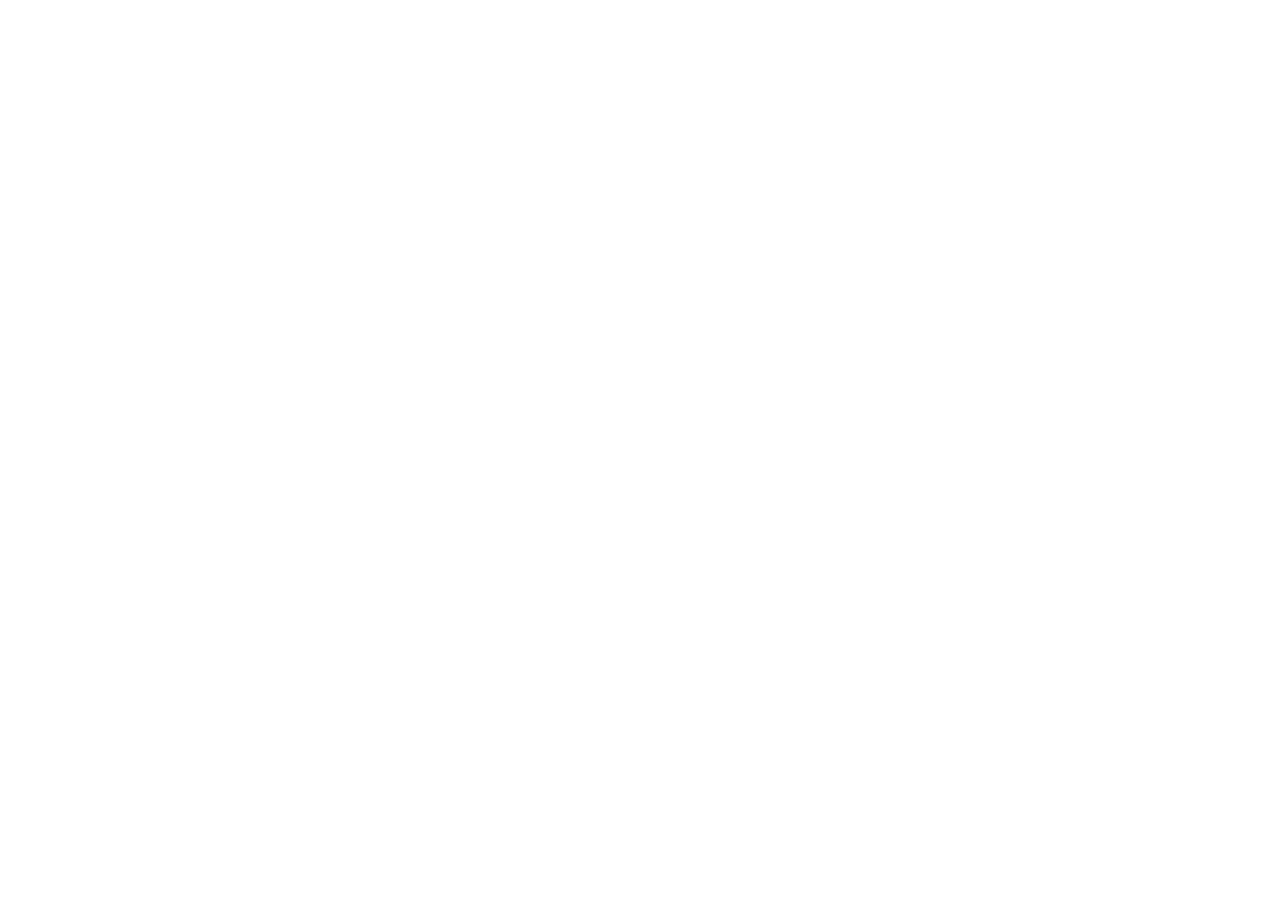
==== index.html @ db7d5643 "Add files via upload" ====
<!DOCTYPE html>
<html lang="es">
<head>
    <meta charset="UTF-8">
    <meta name="viewport" content="width=device-width, initial-scale=1.0">
    <title>Markdown Reader Premium</title>
    <script src="https://cdn.tailwindcss.com"></script>
    <link rel="preconnect" href="https://fonts.googleapis.com">
    <link rel="preconnect" href="https://fonts.gstatic.com" crossorigin>
    <link href="https://fonts.googleapis.com/css2?family=Inter:wght@300;400;500;600;700&family=Lora:ital,wght@0,400;0,700;1,400&display=swap" rel="stylesheet">
    <style>
        body { font-family: 'Inter', sans-serif; }
        .prose-custom { font-family: 'Lora', serif; }
        .dark { background-color: #000000; color: #ffffff; }
        ::-webkit-scrollbar { width: 8px; }
        ::-webkit-scrollbar-track { background: transparent; }
        ::-webkit-scrollbar-thumb { background: #cbd5e1; border-radius: 10px; }
        .dark ::-webkit-scrollbar-thumb { background: #333333; }
        @keyframes fadeIn { from { opacity: 0; transform: translateY(10px); } to { opacity: 1; transform: translateY(0); } }
        .animate-fade-in { animation: fadeIn 0.5s ease-out forwards; }
        
        /* Asegurar que el fondo sea negro en modo oscuro para todos los elementos */
        .dark body, .dark #root { background-color: #000000; }
    </style>
<script type="importmap">
{
  "imports": {
    "react/": "https://esm.sh/react@^19.2.4/",
    "react": "https://esm.sh/react@^19.2.4",
    "react-dom/": "https://esm.sh/react-dom@^19.2.4/",
    "lucide-react": "https://esm.sh/lucide-react@^0.563.0",
    "react-markdown": "https://esm.sh/react-markdown@^10.1.0",
    "@google/genai": "https://esm.sh/@google/genai@^1.40.0",
    "remark-gfm": "https://esm.sh/remark-gfm@^4.0.1",
    "rehype-raw": "https://esm.sh/rehype-raw@^7.0.0"
  }
}
</script>
</head>
<body>
    <div id="root"></div>
    <script type="module" src="index.tsx"></script>
</body>
</html>
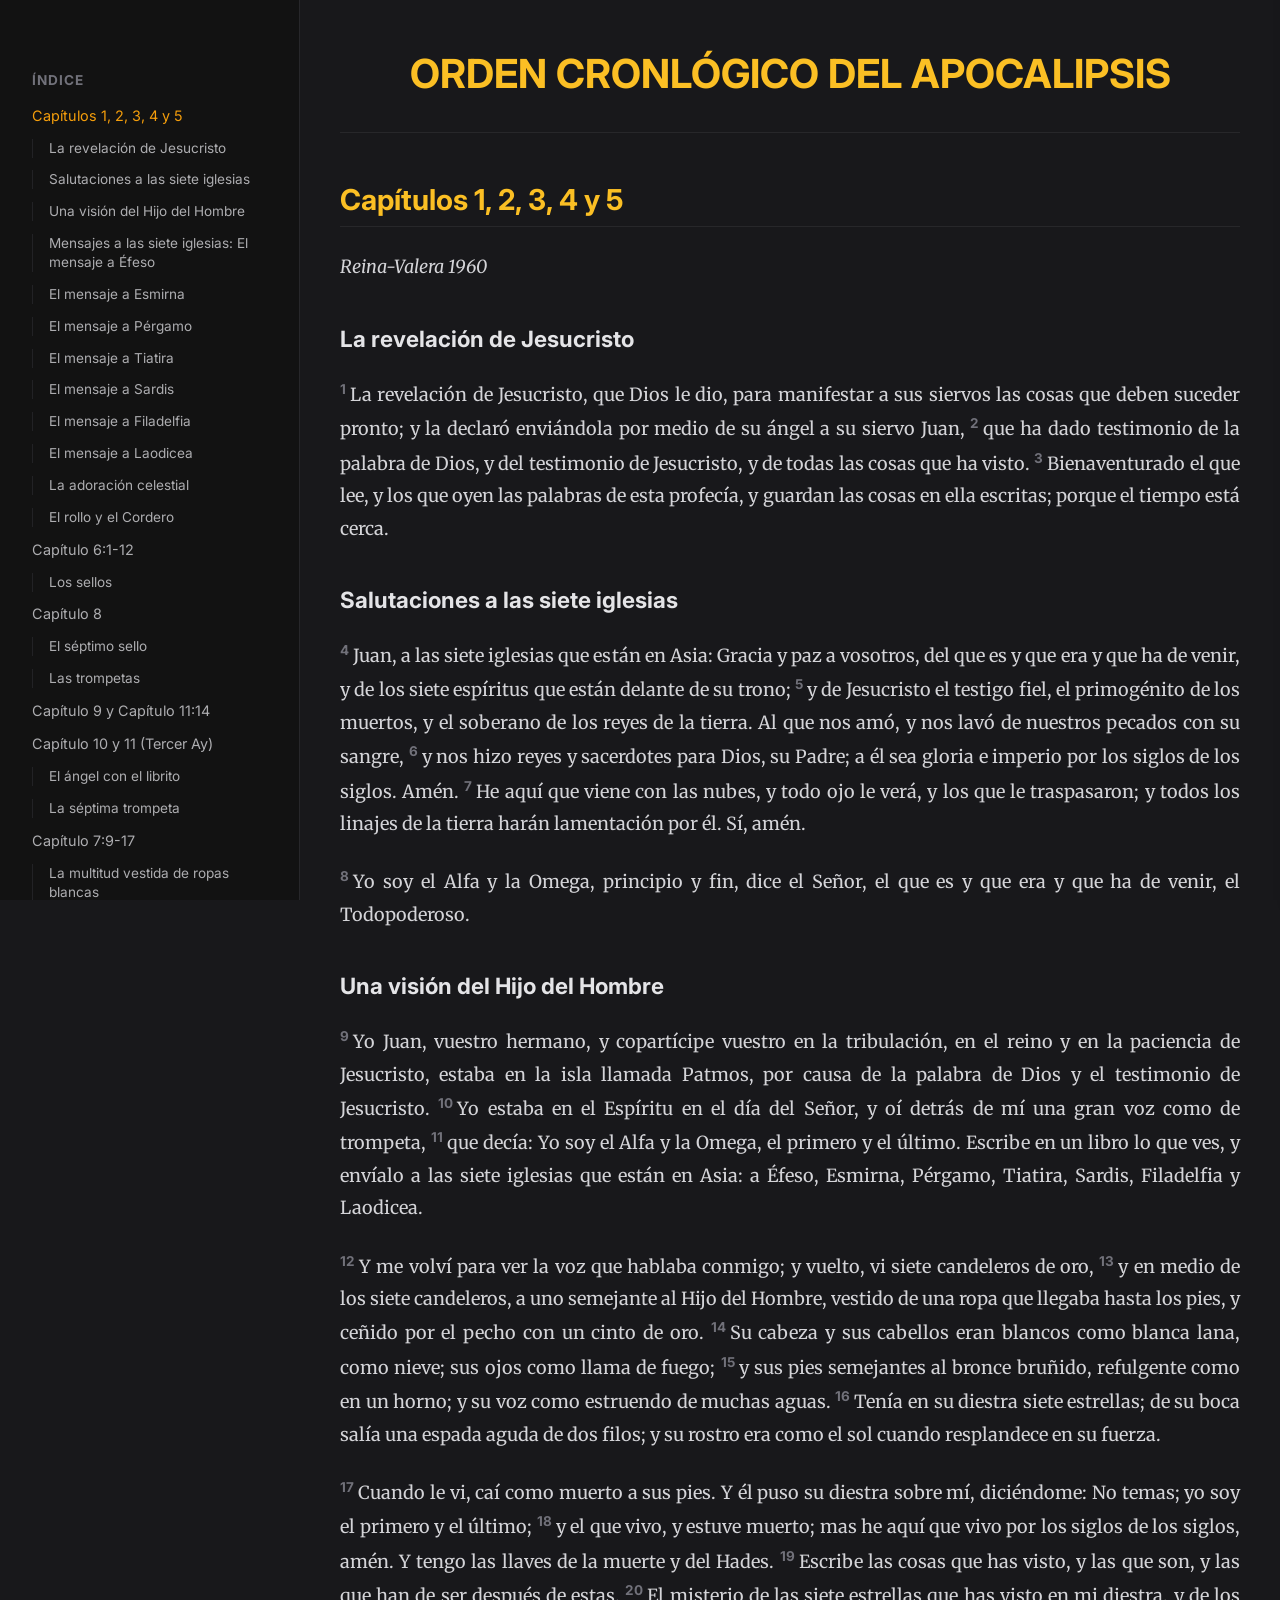
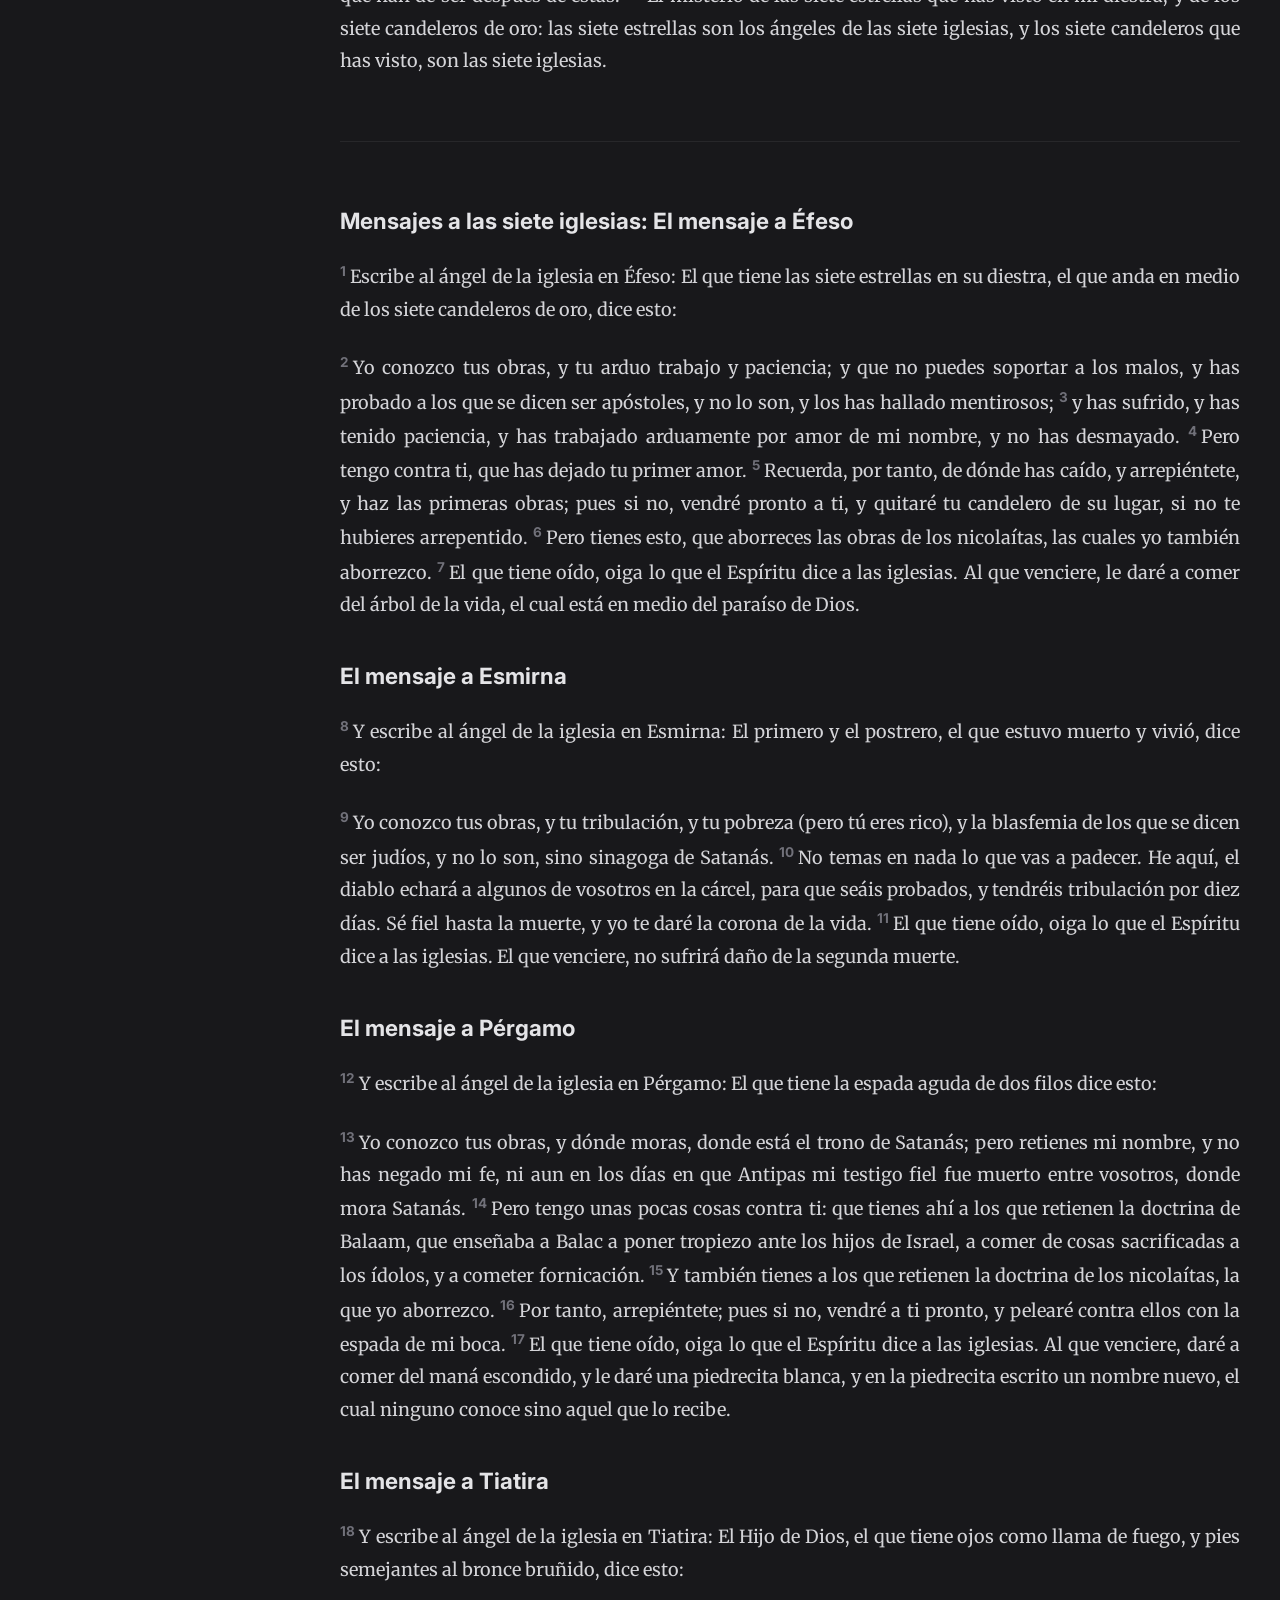
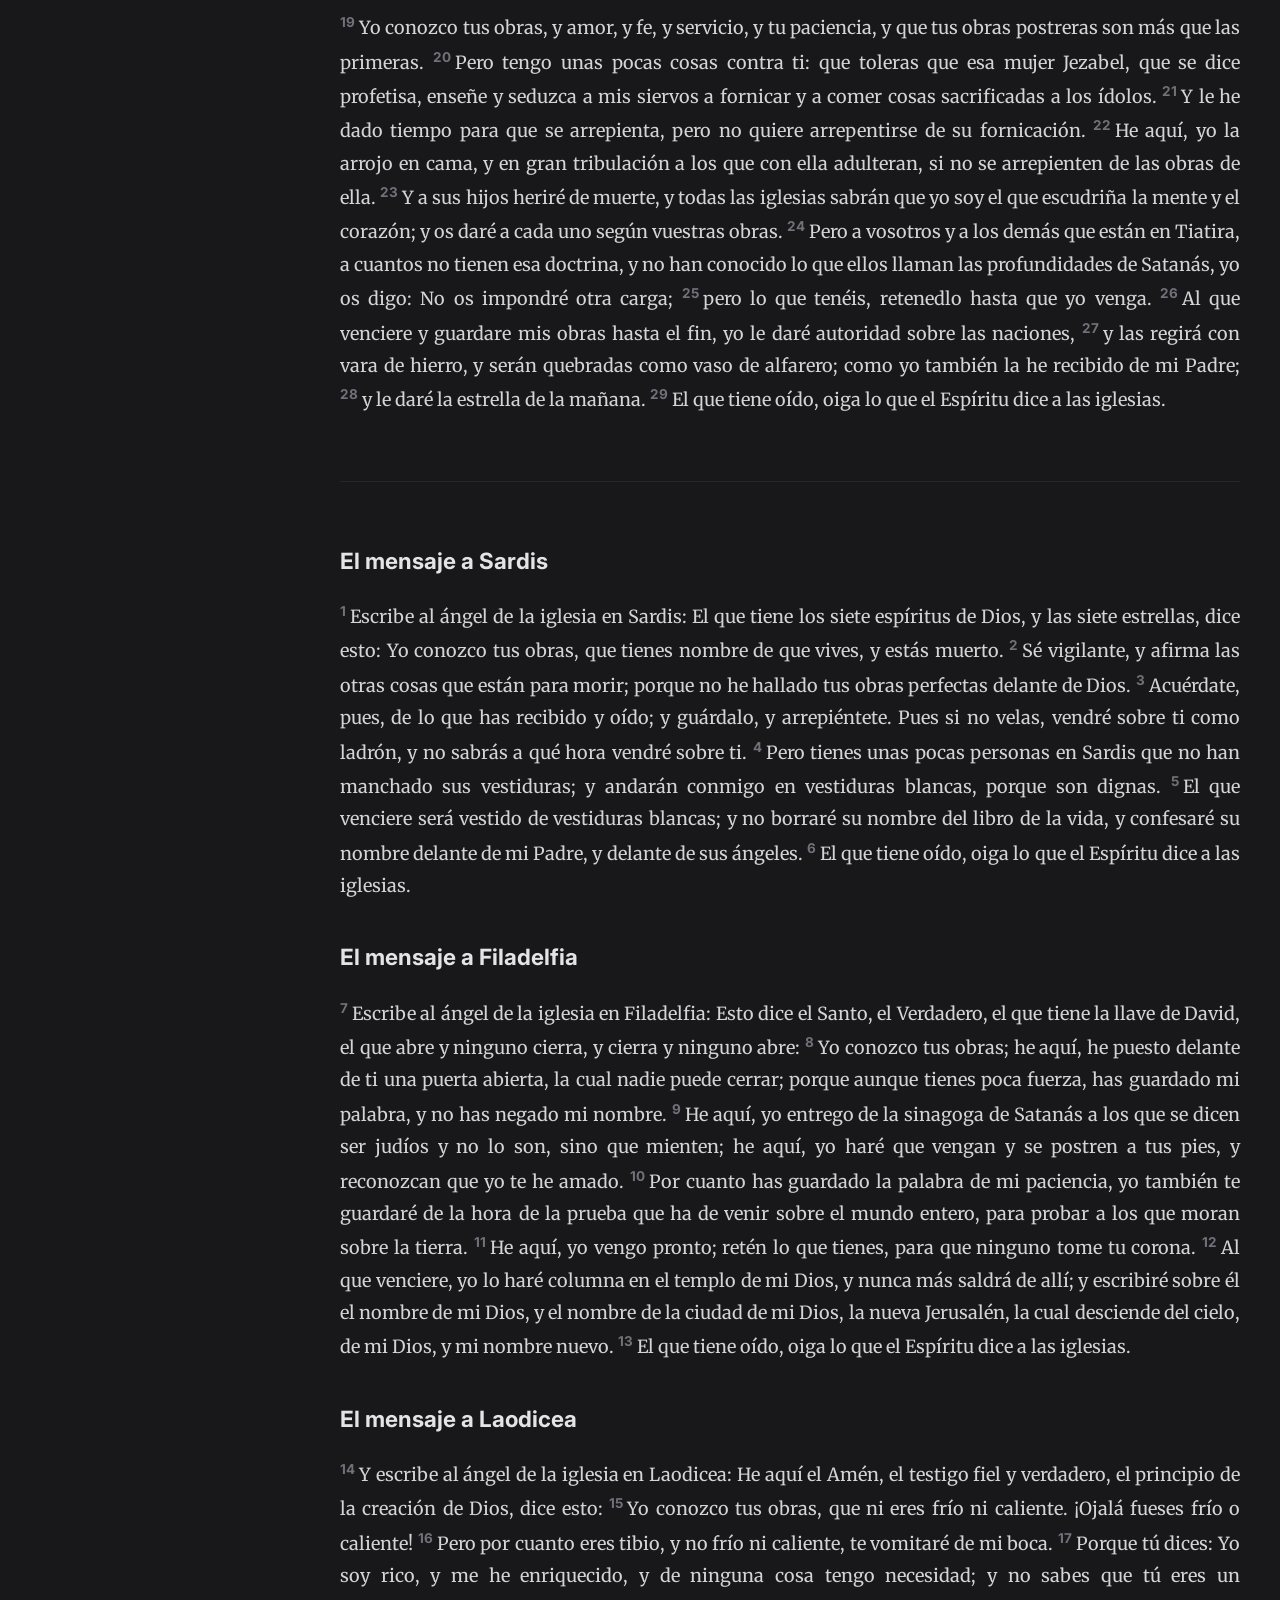
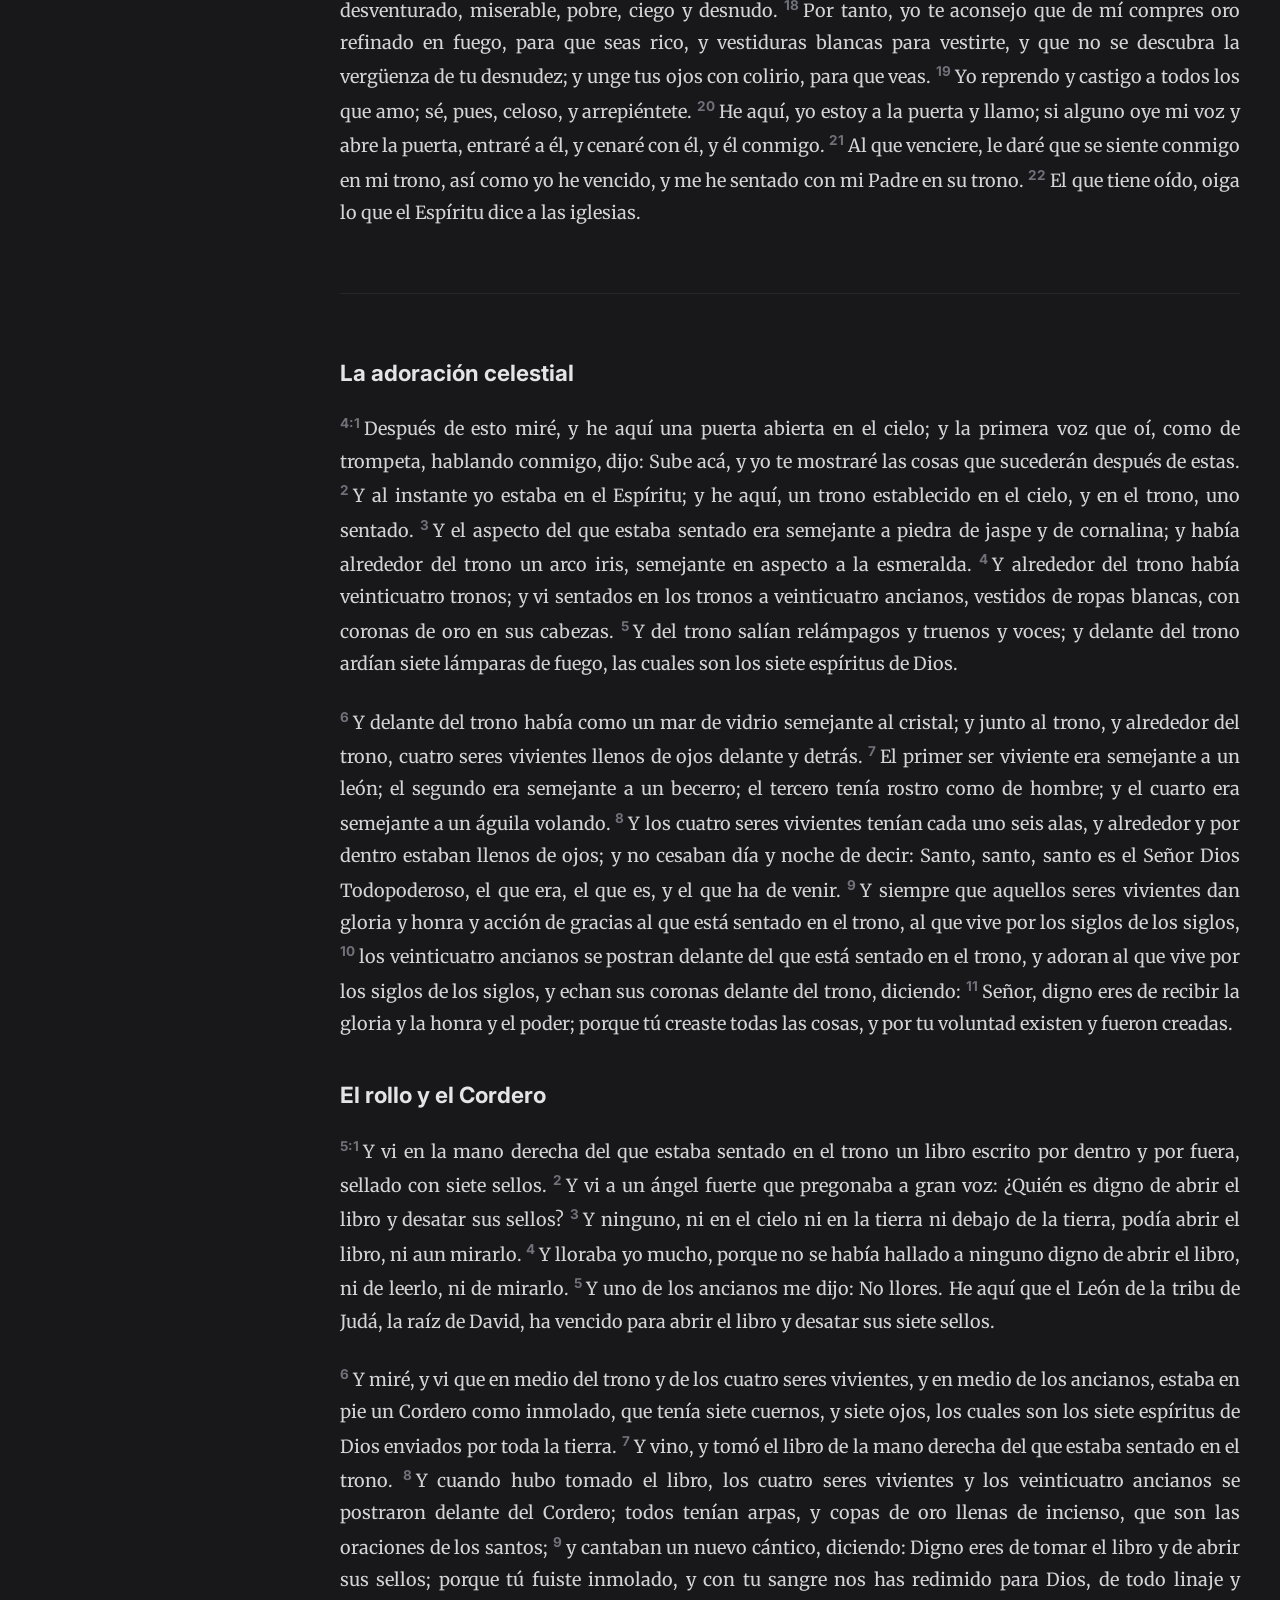
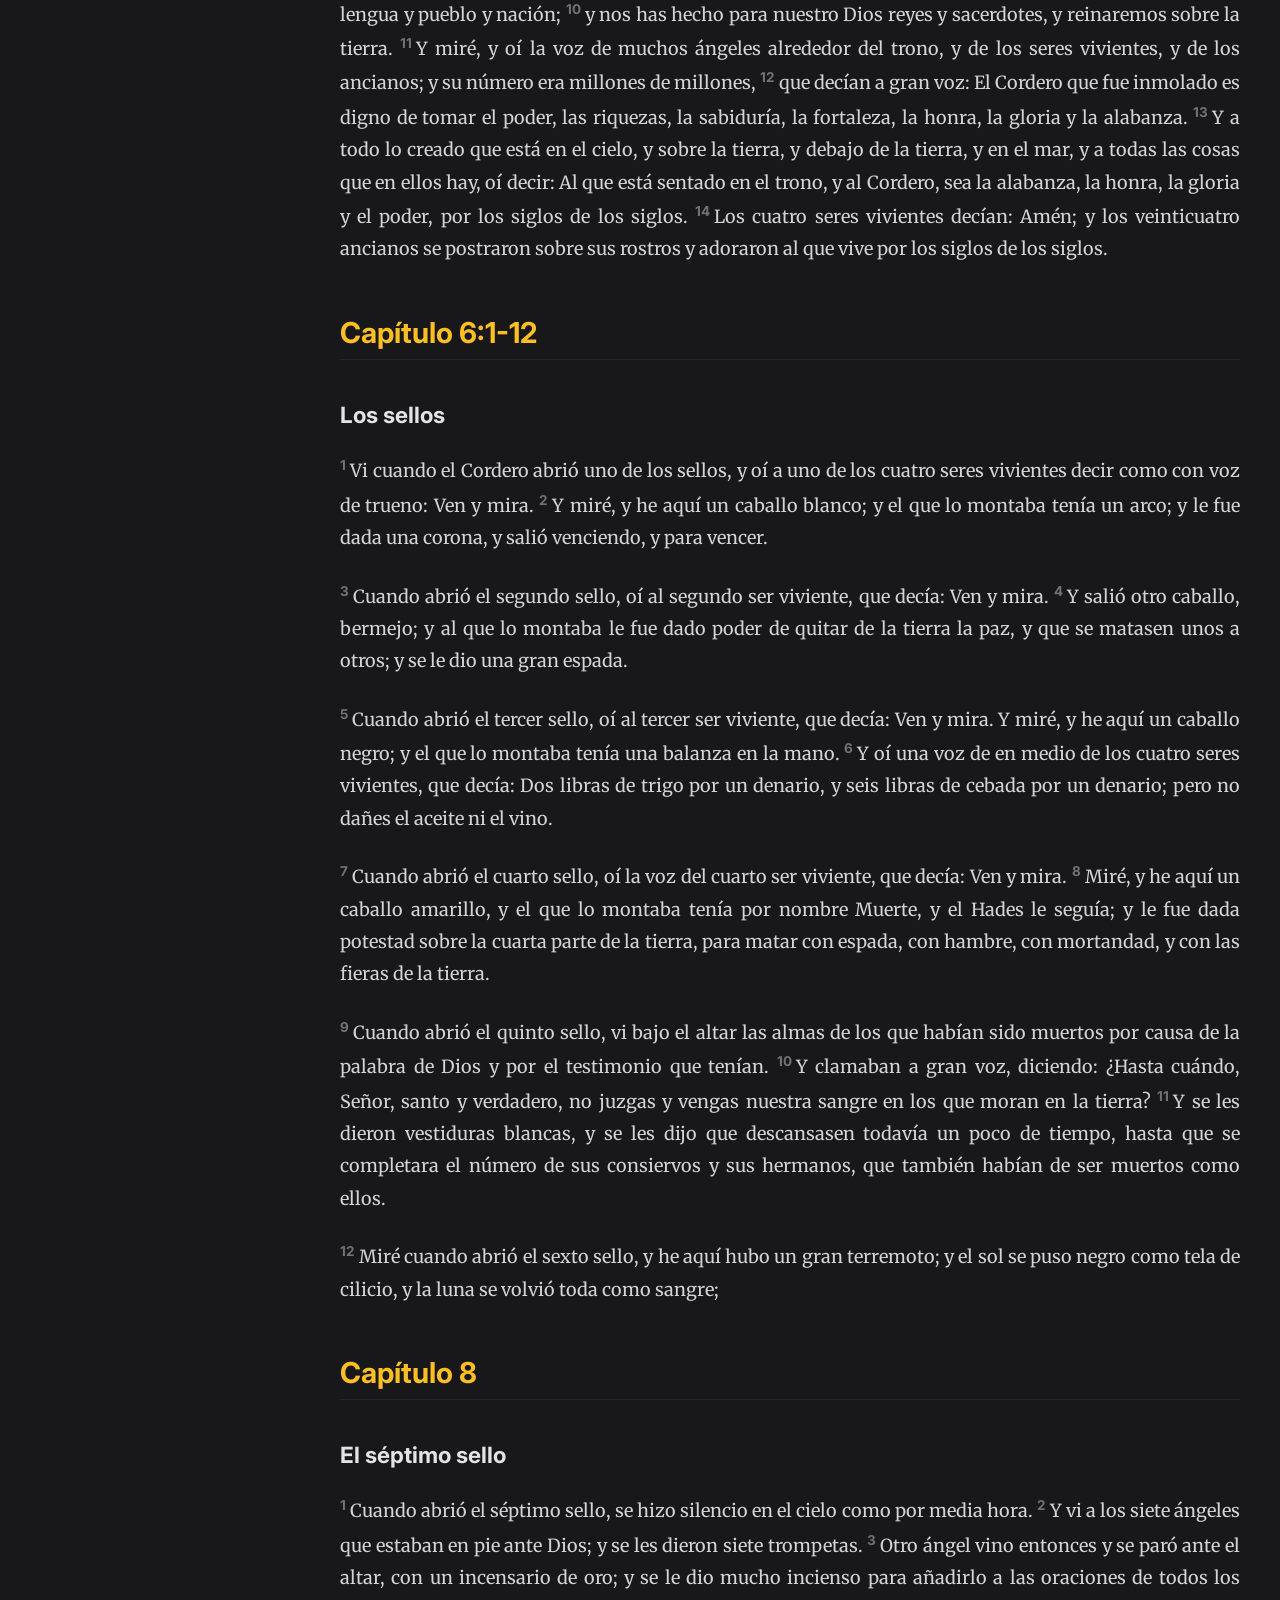
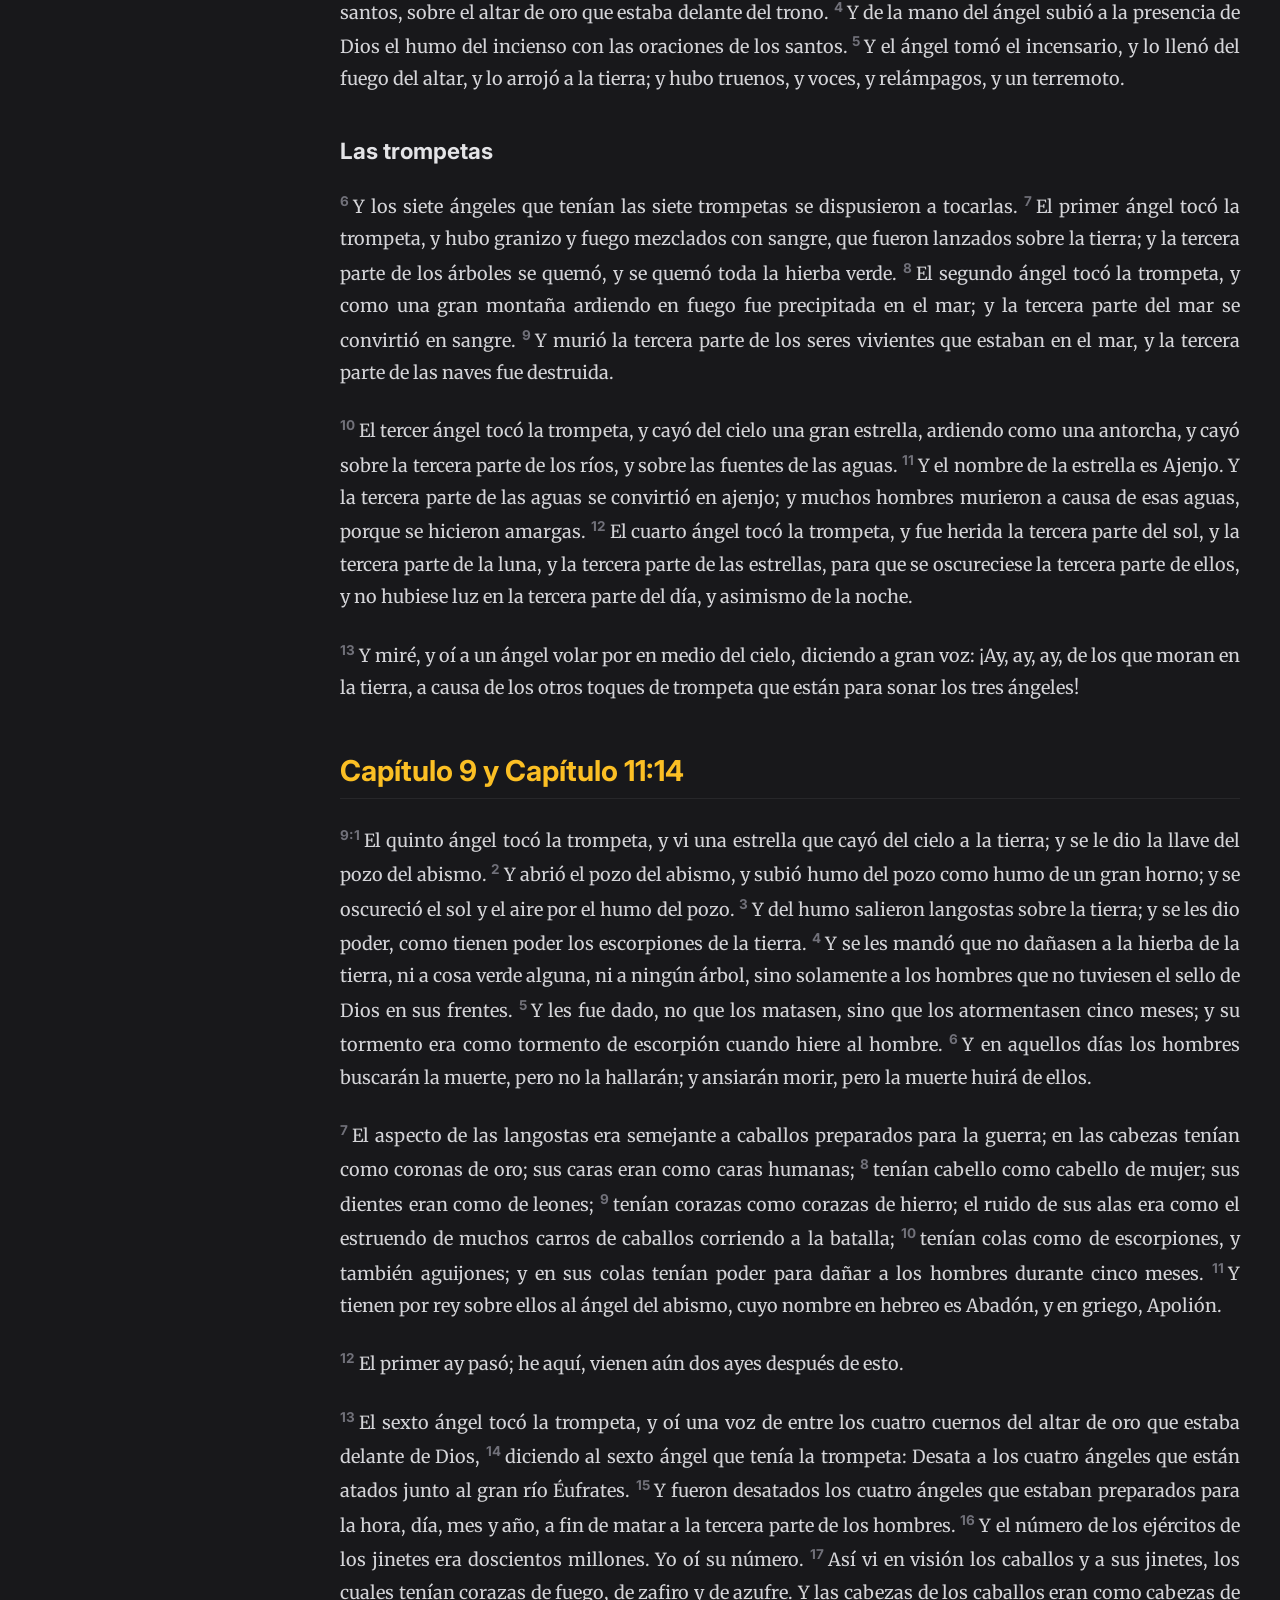
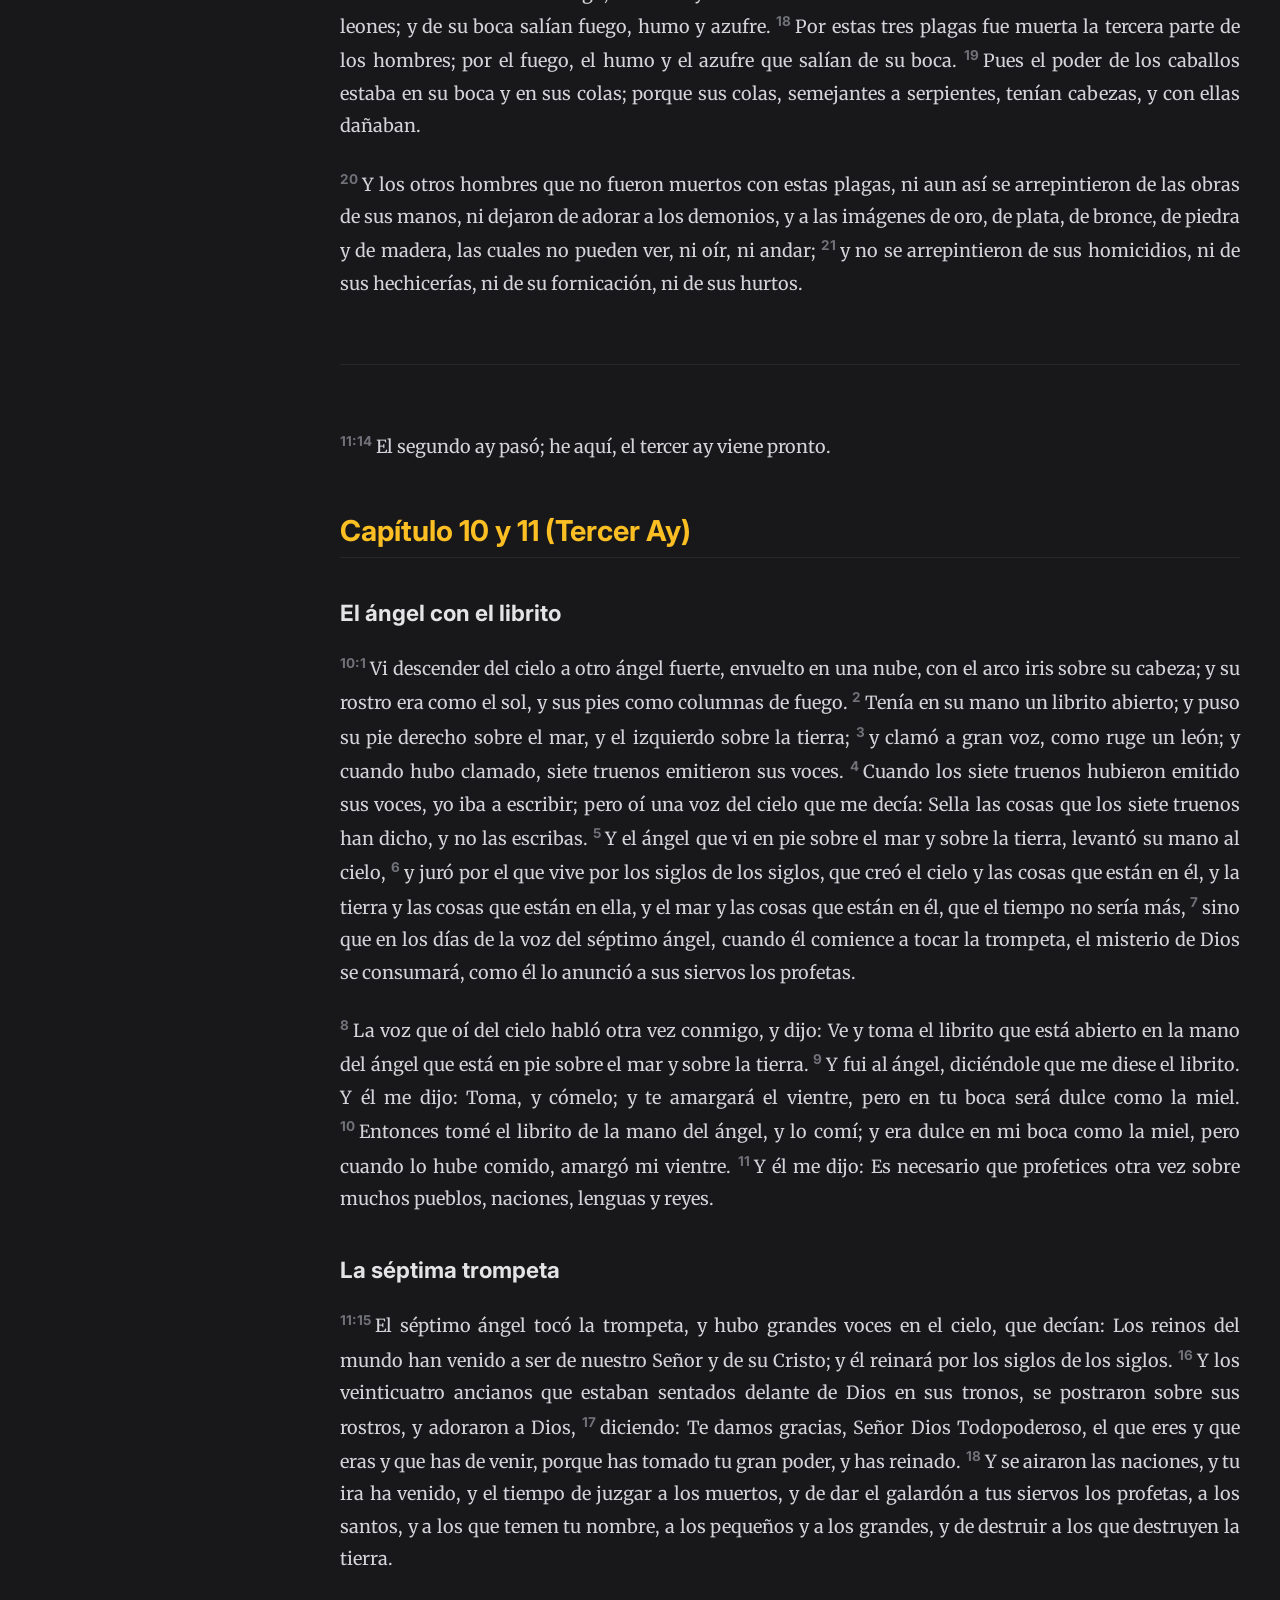
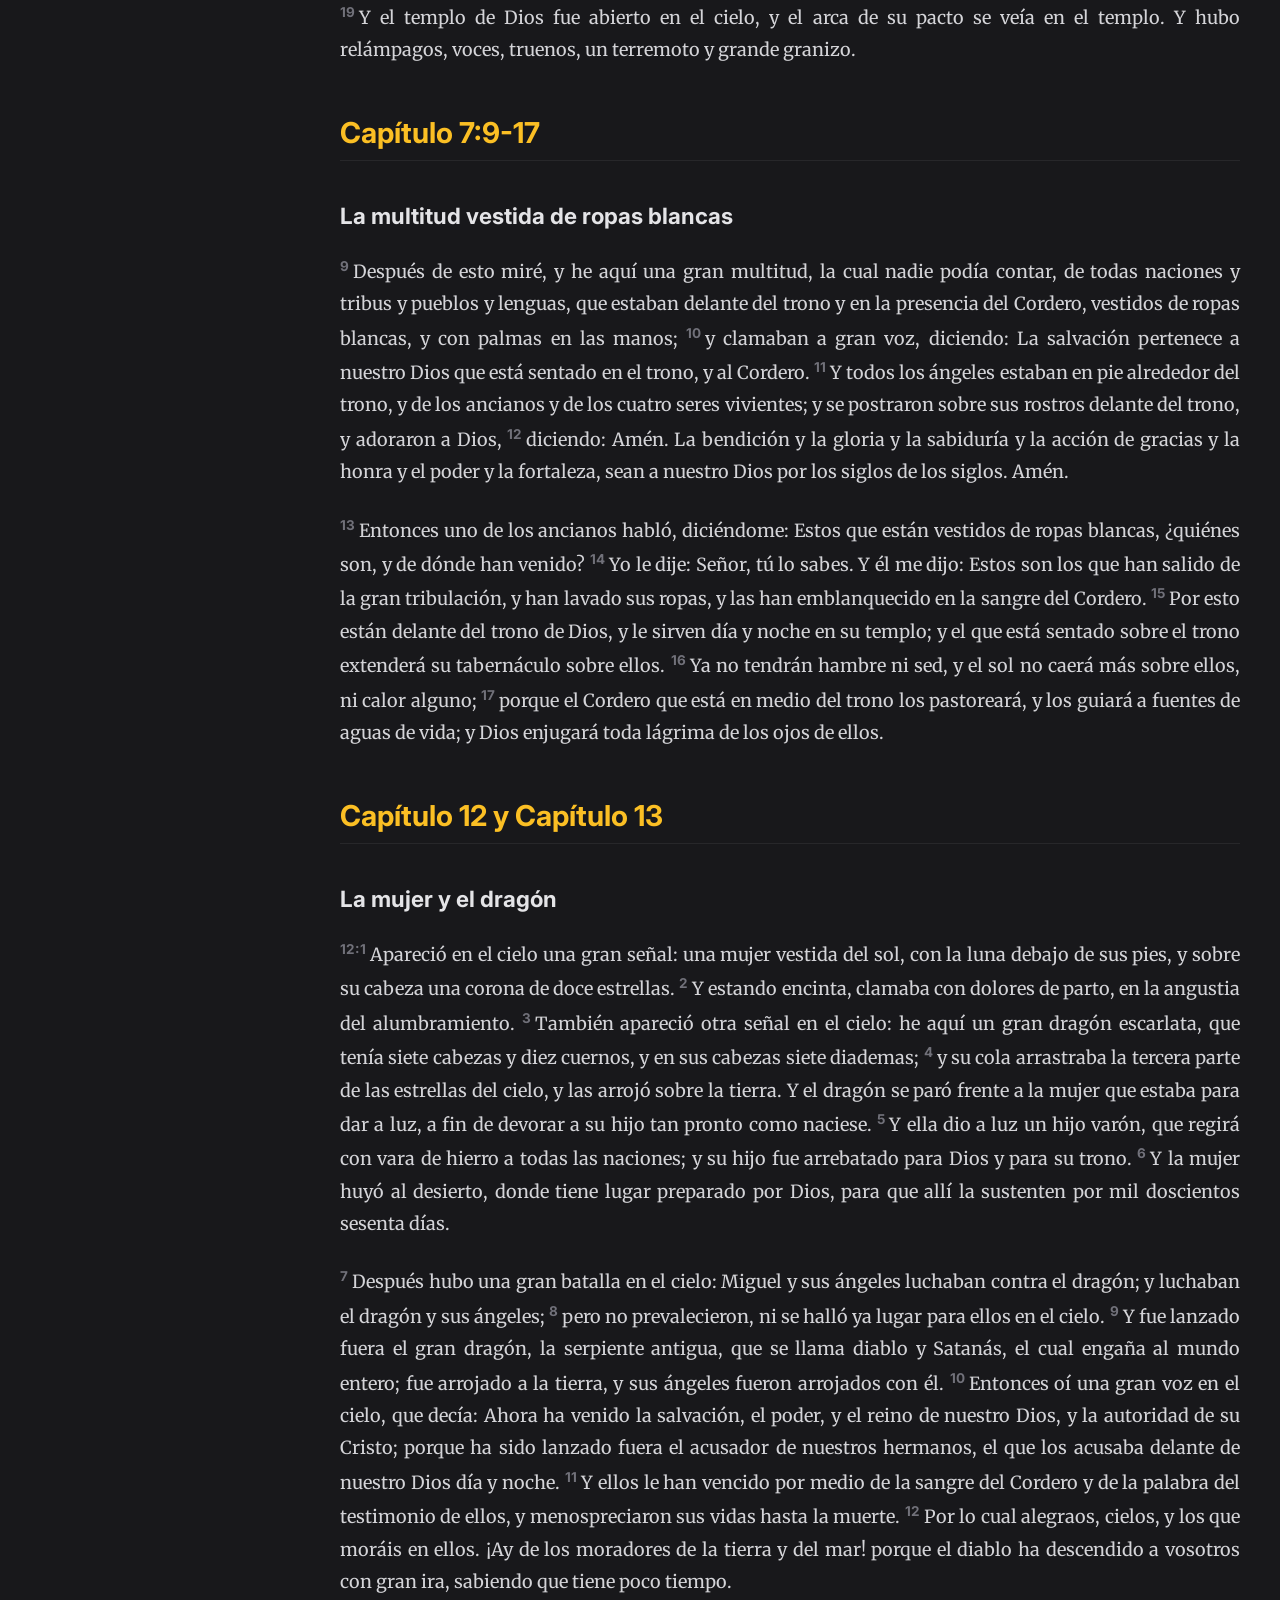
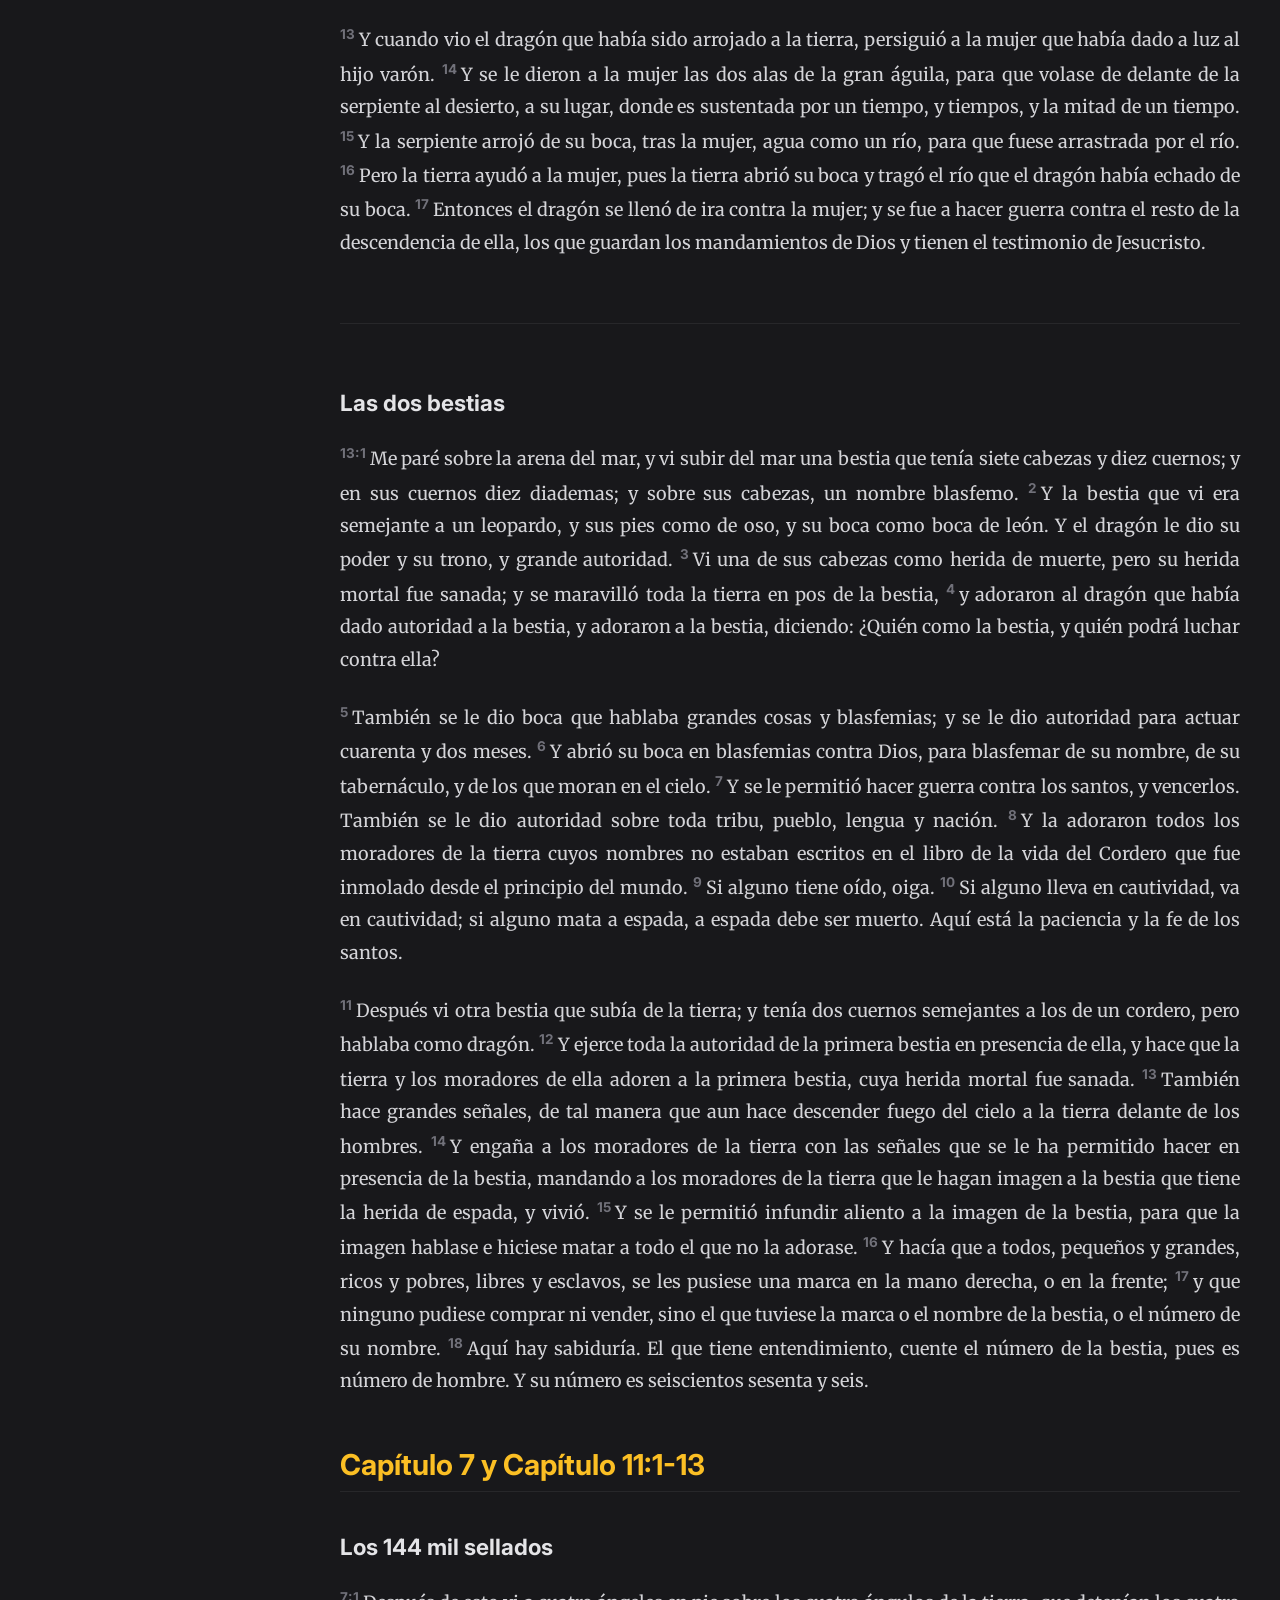
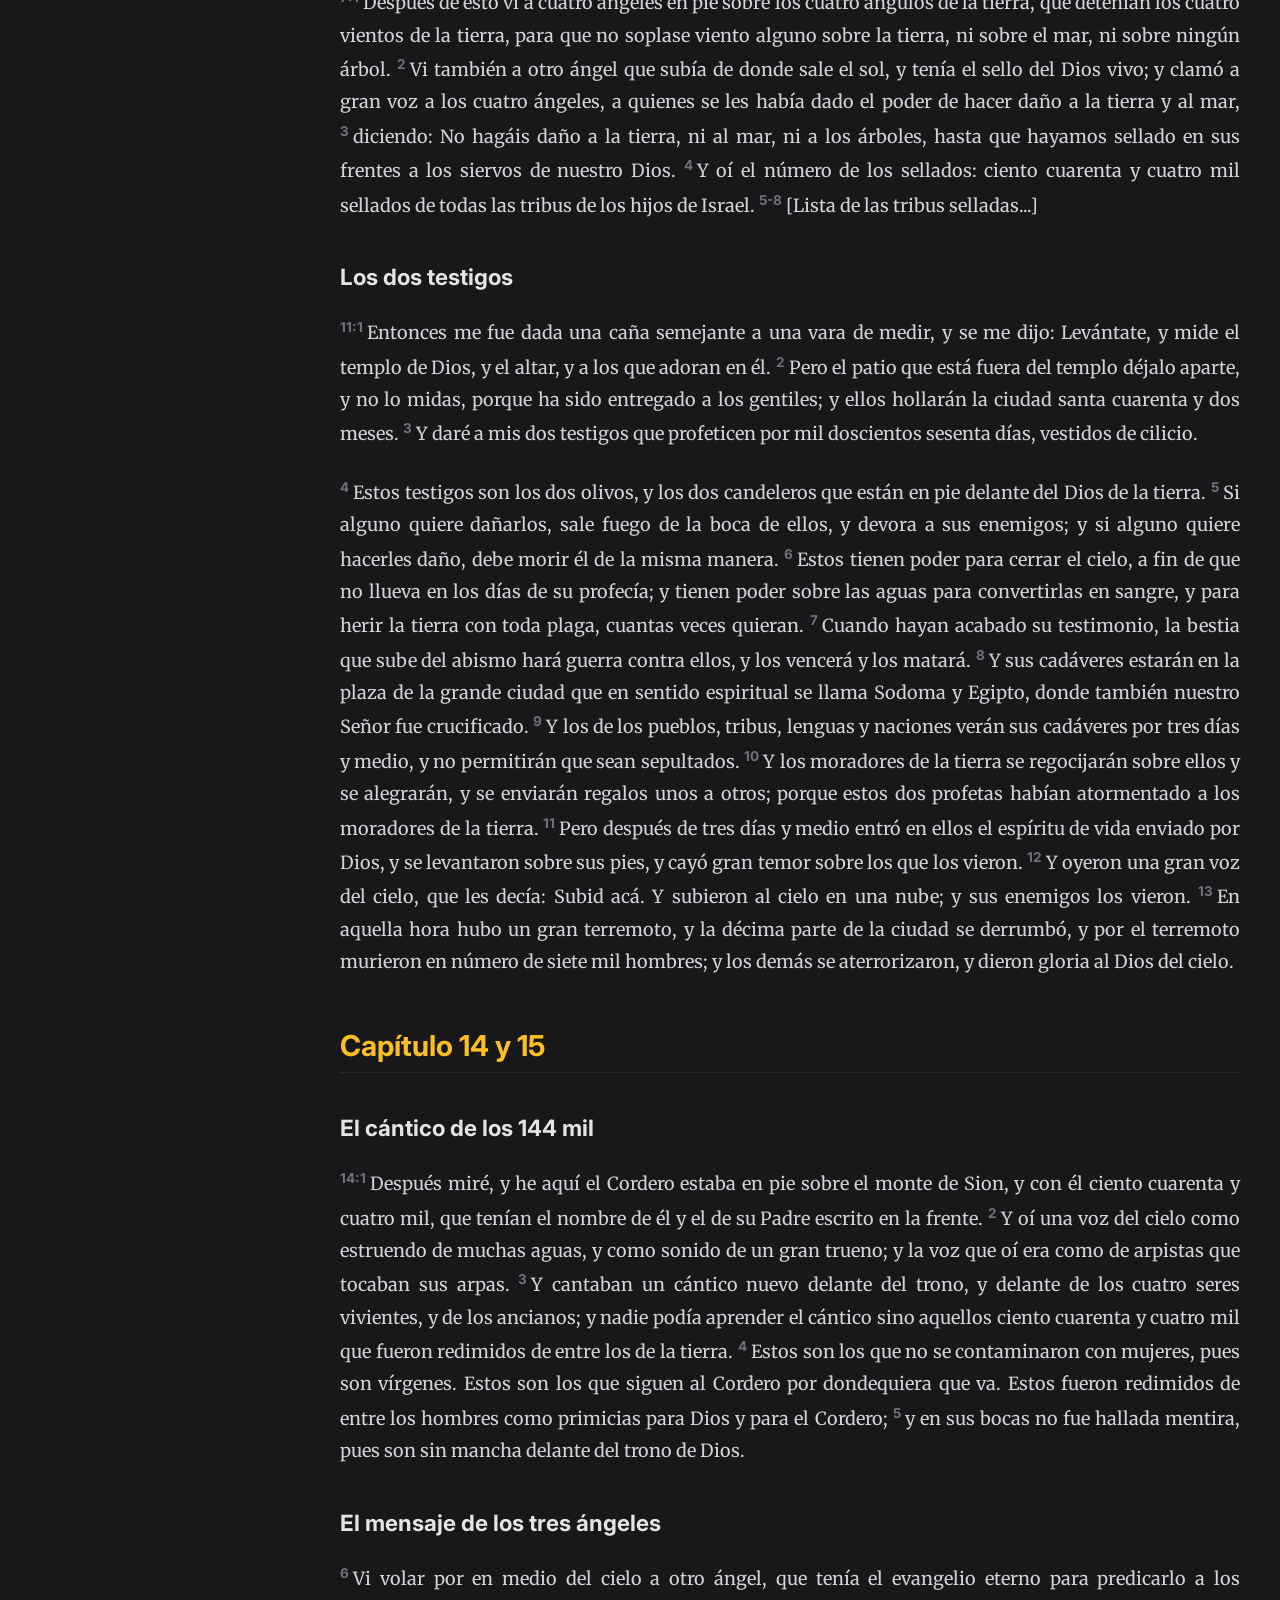
==== commit 3f21a3d6: "Add files via upload" ====
--- a/index.html
+++ b/index.html
@@ -1,44 +1,792 @@
-<!DOCTYPE html>
-<html lang="es">
-<head>
-    <meta charset="UTF-8">
-    <meta name="viewport" content="width=device-width, initial-scale=1.0">
-    <title>Markdown Reader Premium</title>
-    <script src="https://cdn.tailwindcss.com"></script>
-    <link rel="preconnect" href="https://fonts.googleapis.com">
-    <link rel="preconnect" href="https://fonts.gstatic.com" crossorigin>
-    <link href="https://fonts.googleapis.com/css2?family=Inter:wght@300;400;500;600;700&family=Lora:ital,wght@0,400;0,700;1,400&display=swap" rel="stylesheet">
-    <style>
-        body { font-family: 'Inter', sans-serif; }
-        .prose-custom { font-family: 'Lora', serif; }
-        .dark { background-color: #000000; color: #ffffff; }
-        ::-webkit-scrollbar { width: 8px; }
-        ::-webkit-scrollbar-track { background: transparent; }
-        ::-webkit-scrollbar-thumb { background: #cbd5e1; border-radius: 10px; }
-        .dark ::-webkit-scrollbar-thumb { background: #333333; }
-        @keyframes fadeIn { from { opacity: 0; transform: translateY(10px); } to { opacity: 1; transform: translateY(0); } }
-        .animate-fade-in { animation: fadeIn 0.5s ease-out forwards; }
-        
-        /* Asegurar que el fondo sea negro en modo oscuro para todos los elementos */
-        .dark body, .dark #root { background-color: #000000; }
-    </style>
-<script type="importmap">
-{
-  "imports": {
-    "react/": "https://esm.sh/react@^19.2.4/",
-    "react": "https://esm.sh/react@^19.2.4",
-    "react-dom/": "https://esm.sh/react-dom@^19.2.4/",
-    "lucide-react": "https://esm.sh/lucide-react@^0.563.0",
-    "react-markdown": "https://esm.sh/react-markdown@^10.1.0",
-    "@google/genai": "https://esm.sh/@google/genai@^1.40.0",
-    "remark-gfm": "https://esm.sh/remark-gfm@^4.0.1",
-    "rehype-raw": "https://esm.sh/rehype-raw@^7.0.0"
-  }
-}
-</script>
-</head>
-<body>
-    <div id="root"></div>
-    <script type="module" src="index.tsx"></script>
-</body>
+<!DOCTYPE html>
+<html lang="es">
+<head>
+    <meta charset="UTF-8">
+    <meta name="viewport" content="width=device-width, initial-scale=1.0">
+    <meta name="description" content="Orden Cronológico del Apocalipsis - Lectura Bíblica">
+    <title>Orden Cronológico del Apocalipsis</title>
+    
+    <!-- Fuentes de Google: Merriweather para lectura, Inter para interfaz -->
+    <link rel="preconnect" href="https://fonts.googleapis.com">
+    <link rel="preconnect" href="https://fonts.gstatic.com" crossorigin>
+    <link href="https://fonts.googleapis.com/css2?family=Inter:wght@400;600&family=Merriweather:ital,wght@0,300;0,400;0,700;1,300&display=swap" rel="stylesheet">
+
+    <style>
+        :root {
+            /* Paleta de colores Oscura (Dark Mode) optimizada para lectura */
+            --bg-color: #18181b;       /* Zinc 900 - Fondo principal */
+            --sidebar-bg: #121212;     /* Fondo sidebar */
+            --text-main: #d4d4d8;      /* Zinc 300 - Texto principal (no blanco puro) */
+            --text-heading: #fbbf24;   /* Amber 400 - Títulos (Dorado suave) */
+            --text-muted: #71717a;     /* Zinc 500 - Metadatos/Versículos */
+            --accent: #f59e0b;         /* Amber 500 - Acentos */
+            --border: #27272a;         /* Bordes sutiles */
+            
+            /* Tipografía */
+            --font-body: 'Merriweather', serif;
+            --font-heading: 'Inter', sans-serif;
+            --line-height: 1.8;        /* Espaciado generoso */
+            --max-width: 75ch;         /* Ancho óptimo de lectura (aprox 75 caracteres) */
+        }
+
+        * {
+            box-sizing: border-box;
+            margin: 0;
+            padding: 0;
+        }
+
+        html {
+            scroll-behavior: smooth;
+        }
+
+        body {
+            background-color: var(--bg-color);
+            color: var(--text-main);
+            font-family: var(--font-body);
+            line-height: var(--line-height);
+            font-size: 18px; /* Tamaño base grande para comodidad */
+            -webkit-font-smoothing: antialiased;
+        }
+
+        /* Layout */
+        .layout {
+            display: flex;
+            min-height: 100vh;
+        }
+
+        /* Sidebar de Navegación (Tabla de Contenidos) */
+        .sidebar {
+            width: 300px;
+            background-color: var(--sidebar-bg);
+            border-right: 1px solid var(--border);
+            height: 100vh;
+            position: sticky;
+            top: 0;
+            overflow-y: auto;
+            padding: 2rem;
+            display: none; /* Oculto en móvil por defecto */
+            font-family: var(--font-heading);
+        }
+
+        @media (min-width: 1024px) {
+            .sidebar {
+                display: block;
+            }
+        }
+
+        .sidebar h3 {
+            color: var(--text-muted);
+            font-size: 0.85rem;
+            text-transform: uppercase;
+            letter-spacing: 1px;
+            margin-bottom: 1rem;
+        }
+
+        .toc-list {
+            list-style: none;
+        }
+
+        .toc-list li {
+            margin-bottom: 0.8rem;
+        }
+
+        .toc-link {
+            color: var(--text-main);
+            text-decoration: none;
+            font-size: 0.9rem;
+            transition: color 0.2s;
+            display: block;
+            line-height: 1.4;
+            opacity: 0.8;
+        }
+
+        .toc-link:hover, .toc-link.active {
+            color: var(--accent);
+            opacity: 1;
+        }
+
+        .toc-sublink {
+            padding-left: 1rem;
+            font-size: 0.85rem;
+            border-left: 1px solid var(--border);
+            margin-top: 0.5rem;
+        }
+
+        /* Contenido Principal */
+        .main-content {
+            flex: 1;
+            padding: 2rem 1.5rem;
+            width: 100%;
+        }
+
+        .container {
+            max-width: var(--max-width);
+            margin: 0 auto;
+            padding-bottom: 4rem;
+        }
+
+        /* Tipografía de Títulos */
+        h1, h2, h3, h4 {
+            font-family: var(--font-heading);
+            color: var(--text-heading);
+            margin-top: 3rem;
+            margin-bottom: 1.5rem;
+            line-height: 1.3;
+        }
+
+        h1 {
+            font-size: 2.5rem;
+            text-align: center;
+            margin-top: 1rem;
+            border-bottom: 1px solid var(--border);
+            padding-bottom: 2rem;
+        }
+
+        h2 {
+            font-size: 1.8rem;
+            border-bottom: 1px solid var(--border);
+            padding-bottom: 0.5rem;
+        }
+
+        h3 {
+            font-size: 1.4rem;
+            color: #e4e4e7; /* Un poco más claro que el texto normal */
+            margin-top: 2.5rem;
+        }
+
+        /* Párrafos y Versículos */
+        p {
+            margin-bottom: 1.5rem;
+            text-align: justify; /* Alineación justificada para aspecto de libro */
+        }
+
+        .verse-num {
+            color: var(--text-muted);
+            font-size: 0.75em;
+            vertical-align: super;
+            margin-right: 4px;
+            font-family: var(--font-heading);
+            font-weight: bold;
+            user-select: none; /* No se selecciona al copiar texto */
+        }
+
+        /* Separadores */
+        hr {
+            border: 0;
+            height: 1px;
+            background: var(--border);
+            margin: 4rem 0;
+        }
+
+        /* Botón Menú Móvil */
+        .mobile-menu-btn {
+            position: fixed;
+            bottom: 20px;
+            right: 20px;
+            background: var(--accent);
+            color: #000;
+            width: 50px;
+            height: 50px;
+            border-radius: 50%;
+            display: flex;
+            align-items: center;
+            justify-content: center;
+            border: none;
+            box-shadow: 0 4px 12px rgba(0,0,0,0.5);
+            z-index: 1000;
+            font-size: 1.5rem;
+            cursor: pointer;
+            display: block;
+        }
+
+        @media (min-width: 1024px) {
+            .mobile-menu-btn {
+                display: none;
+            }
+        }
+
+        /* Overlay para menú móvil */
+        .mobile-overlay {
+            position: fixed;
+            top: 0;
+            left: 0;
+            width: 100%;
+            height: 100%;
+            background: rgba(0,0,0,0.8);
+            z-index: 998;
+            display: none;
+            opacity: 0;
+            transition: opacity 0.3s;
+        }
+
+        .mobile-overlay.active {
+            display: block;
+            opacity: 1;
+        }
+
+        .mobile-sidebar {
+            position: fixed;
+            top: 0;
+            right: -300px;
+            width: 280px;
+            height: 100%;
+            background: var(--sidebar-bg);
+            z-index: 999;
+            transition: right 0.3s ease;
+            overflow-y: auto;
+            padding: 2rem;
+            box-shadow: -5px 0 15px rgba(0,0,0,0.5);
+        }
+
+        .mobile-sidebar.active {
+            right: 0;
+        }
+
+        /* Utilidades */
+        u {
+            text-decoration-color: var(--accent);
+            text-decoration-thickness: 2px;
+            text-underline-offset: 4px;
+        }
+
+    </style>
+</head>
+<body>
+
+    <div class="layout">
+        <!-- Sidebar Desktop -->
+        <aside class="sidebar">
+            <h3>Índice</h3>
+            <nav id="toc-desktop" class="toc-list"></nav>
+        </aside>
+
+        <!-- Contenido Principal -->
+        <main class="main-content">
+            <div class="container">
+                
+                <h1>ORDEN CRONLÓGICO DEL APOCALIPSIS</h1>
+
+                <section>
+                    <h2>Capítulos 1, 2, 3, 4 y 5</h2>
+                    
+                    <p><em>Reina-Valera 1960</em></p>
+
+                    <h3>La revelación de Jesucristo</h3>
+                    <p>
+                        <span class="verse-num">1</span>La revelación de Jesucristo, que Dios le dio, para manifestar a sus siervos las cosas que deben suceder pronto; y la declaró enviándola por medio de su ángel a su siervo Juan, 
+                        <span class="verse-num">2</span>que ha dado testimonio de la palabra de Dios, y del testimonio de Jesucristo, y de todas las cosas que ha visto. 
+                        <span class="verse-num">3</span>Bienaventurado el que lee, y los que oyen las palabras de esta profecía, y guardan las cosas en ella escritas; porque el tiempo está cerca.
+                    </p>
+
+                    <h3>Salutaciones a las siete iglesias</h3>
+                    <p>
+                        <span class="verse-num">4</span>Juan, a las siete iglesias que están en Asia: Gracia y paz a vosotros, del que es y que era y que ha de venir, y de los siete espíritus que están delante de su trono; 
+                        <span class="verse-num">5</span>y de Jesucristo el testigo fiel, el primogénito de los muertos, y el soberano de los reyes de la tierra. Al que nos amó, y nos lavó de nuestros pecados con su sangre, 
+                        <span class="verse-num">6</span>y nos hizo reyes y sacerdotes para Dios, su Padre; a él sea gloria e imperio por los siglos de los siglos. Amén. 
+                        <span class="verse-num">7</span>He aquí que viene con las nubes, y todo ojo le verá, y los que le traspasaron; y todos los linajes de la tierra harán lamentación por él. Sí, amén.
+                    </p>
+                    <p>
+                        <span class="verse-num">8</span>Yo soy el Alfa y la Omega, principio y fin, dice el Señor, el que es y que era y que ha de venir, el Todopoderoso.
+                    </p>
+
+                    <h3>Una visión del Hijo del Hombre</h3>
+                    <p>
+                        <span class="verse-num">9</span>Yo Juan, vuestro hermano, y copartícipe vuestro en la tribulación, en el reino y en la paciencia de Jesucristo, estaba en la isla llamada Patmos, por causa de la palabra de Dios y el testimonio de Jesucristo. 
+                        <span class="verse-num">10</span>Yo estaba en el Espíritu en el día del Señor, y oí detrás de mí una gran voz como de trompeta, 
+                        <span class="verse-num">11</span>que decía: Yo soy el Alfa y la Omega, el primero y el último. Escribe en un libro lo que ves, y envíalo a las siete iglesias que están en Asia: a Éfeso, Esmirna, Pérgamo, Tiatira, Sardis, Filadelfia y Laodicea.
+                    </p>
+                    <p>
+                        <span class="verse-num">12</span>Y me volví para ver la voz que hablaba conmigo; y vuelto, vi siete candeleros de oro, 
+                        <span class="verse-num">13</span>y en medio de los siete candeleros, a uno semejante al Hijo del Hombre, vestido de una ropa que llegaba hasta los pies, y ceñido por el pecho con un cinto de oro. 
+                        <span class="verse-num">14</span>Su cabeza y sus cabellos eran blancos como blanca lana, como nieve; sus ojos como llama de fuego; 
+                        <span class="verse-num">15</span>y sus pies semejantes al bronce bruñido, refulgente como en un horno; y su voz como estruendo de muchas aguas. 
+                        <span class="verse-num">16</span>Tenía en su diestra siete estrellas; de su boca salía una espada aguda de dos filos; y su rostro era como el sol cuando resplandece en su fuerza.
+                    </p>
+                    <p>
+                        <span class="verse-num">17</span>Cuando le vi, caí como muerto a sus pies. Y él puso su diestra sobre mí, diciéndome: No temas; yo soy el primero y el último; 
+                        <span class="verse-num">18</span>y el que vivo, y estuve muerto; mas he aquí que vivo por los siglos de los siglos, amén. Y tengo las llaves de la muerte y del Hades. 
+                        <span class="verse-num">19</span>Escribe las cosas que has visto, y las que son, y las que han de ser después de estas. 
+                        <span class="verse-num">20</span>El misterio de las siete estrellas que has visto en mi diestra, y de los siete candeleros de oro: las siete estrellas son los ángeles de las siete iglesias, y los siete candeleros que has visto, son las siete iglesias.
+                    </p>
+
+                    <hr>
+
+                    <h3>Mensajes a las siete iglesias: El mensaje a Éfeso</h3>
+                    <p>
+                        <span class="verse-num">1</span>Escribe al ángel de la iglesia en Éfeso: El que tiene las siete estrellas en su diestra, el que anda en medio de los siete candeleros de oro, dice esto:
+                    </p>
+                    <p>
+                        <span class="verse-num">2</span>Yo conozco tus obras, y tu arduo trabajo y paciencia; y que no puedes soportar a los malos, y has probado a los que se dicen ser apóstoles, y no lo son, y los has hallado mentirosos; 
+                        <span class="verse-num">3</span>y has sufrido, y has tenido paciencia, y has trabajado arduamente por amor de mi nombre, y no has desmayado. 
+                        <span class="verse-num">4</span>Pero tengo contra ti, que has dejado tu primer amor. 
+                        <span class="verse-num">5</span>Recuerda, por tanto, de dónde has caído, y arrepiéntete, y haz las primeras obras; pues si no, vendré pronto a ti, y quitaré tu candelero de su lugar, si no te hubieres arrepentido. 
+                        <span class="verse-num">6</span>Pero tienes esto, que aborreces las obras de los nicolaítas, las cuales yo también aborrezco. 
+                        <span class="verse-num">7</span>El que tiene oído, oiga lo que el Espíritu dice a las iglesias. Al que venciere, le daré a comer del árbol de la vida, el cual está en medio del paraíso de Dios.
+                    </p>
+
+                    <h3>El mensaje a Esmirna</h3>
+                    <p>
+                        <span class="verse-num">8</span>Y escribe al ángel de la iglesia en Esmirna: El primero y el postrero, el que estuvo muerto y vivió, dice esto:
+                    </p>
+                    <p>
+                        <span class="verse-num">9</span>Yo conozco tus obras, y tu tribulación, y tu pobreza (pero tú eres rico), y la blasfemia de los que se dicen ser judíos, y no lo son, sino sinagoga de Satanás. 
+                        <span class="verse-num">10</span>No temas en nada lo que vas a padecer. He aquí, el diablo echará a algunos de vosotros en la cárcel, para que seáis probados, y tendréis tribulación por diez días. Sé fiel hasta la muerte, y yo te daré la corona de la vida. 
+                        <span class="verse-num">11</span>El que tiene oído, oiga lo que el Espíritu dice a las iglesias. El que venciere, no sufrirá daño de la segunda muerte.
+                    </p>
+
+                    <h3>El mensaje a Pérgamo</h3>
+                    <p>
+                        <span class="verse-num">12</span>Y escribe al ángel de la iglesia en Pérgamo: El que tiene la espada aguda de dos filos dice esto:
+                    </p>
+                    <p>
+                        <span class="verse-num">13</span>Yo conozco tus obras, y dónde moras, donde está el trono de Satanás; pero retienes mi nombre, y no has negado mi fe, ni aun en los días en que Antipas mi testigo fiel fue muerto entre vosotros, donde mora Satanás. 
+                        <span class="verse-num">14</span>Pero tengo unas pocas cosas contra ti: que tienes ahí a los que retienen la doctrina de Balaam, que enseñaba a Balac a poner tropiezo ante los hijos de Israel, a comer de cosas sacrificadas a los ídolos, y a cometer fornicación. 
+                        <span class="verse-num">15</span>Y también tienes a los que retienen la doctrina de los nicolaítas, la que yo aborrezco. 
+                        <span class="verse-num">16</span>Por tanto, arrepiéntete; pues si no, vendré a ti pronto, y pelearé contra ellos con la espada de mi boca. 
+                        <span class="verse-num">17</span>El que tiene oído, oiga lo que el Espíritu dice a las iglesias. Al que venciere, daré a comer del maná escondido, y le daré una piedrecita blanca, y en la piedrecita escrito un nombre nuevo, el cual ninguno conoce sino aquel que lo recibe.
+                    </p>
+
+                    <h3>El mensaje a Tiatira</h3>
+                    <p>
+                        <span class="verse-num">18</span>Y escribe al ángel de la iglesia en Tiatira: El Hijo de Dios, el que tiene ojos como llama de fuego, y pies semejantes al bronce bruñido, dice esto:
+                    </p>
+                    <p>
+                        <span class="verse-num">19</span>Yo conozco tus obras, y amor, y fe, y servicio, y tu paciencia, y que tus obras postreras son más que las primeras. 
+                        <span class="verse-num">20</span>Pero tengo unas pocas cosas contra ti: que toleras que esa mujer Jezabel, que se dice profetisa, enseñe y seduzca a mis siervos a fornicar y a comer cosas sacrificadas a los ídolos. 
+                        <span class="verse-num">21</span>Y le he dado tiempo para que se arrepienta, pero no quiere arrepentirse de su fornicación. 
+                        <span class="verse-num">22</span>He aquí, yo la arrojo en cama, y en gran tribulación a los que con ella adulteran, si no se arrepienten de las obras de ella. 
+                        <span class="verse-num">23</span>Y a sus hijos heriré de muerte, y todas las iglesias sabrán que yo soy el que escudriña la mente y el corazón; y os daré a cada uno según vuestras obras. 
+                        <span class="verse-num">24</span>Pero a vosotros y a los demás que están en Tiatira, a cuantos no tienen esa doctrina, y no han conocido lo que ellos llaman las profundidades de Satanás, yo os digo: No os impondré otra carga; 
+                        <span class="verse-num">25</span>pero lo que tenéis, retenedlo hasta que yo venga. 
+                        <span class="verse-num">26</span>Al que venciere y guardare mis obras hasta el fin, yo le daré autoridad sobre las naciones, 
+                        <span class="verse-num">27</span>y las regirá con vara de hierro, y serán quebradas como vaso de alfarero; como yo también la he recibido de mi Padre; 
+                        <span class="verse-num">28</span>y le daré la estrella de la mañana. 
+                        <span class="verse-num">29</span>El que tiene oído, oiga lo que el Espíritu dice a las iglesias.
+                    </p>
+
+                    <hr>
+
+                    <h3>El mensaje a Sardis</h3>
+                    <p>
+                        <span class="verse-num">1</span>Escribe al ángel de la iglesia en Sardis: El que tiene los siete espíritus de Dios, y las siete estrellas, dice esto:
+                        Yo conozco tus obras, que tienes nombre de que vives, y estás muerto. <span class="verse-num">2</span>Sé vigilante, y afirma las otras cosas que están para morir; porque no he hallado tus obras perfectas delante de Dios. <span class="verse-num">3</span>Acuérdate, pues, de lo que has recibido y oído; y guárdalo, y arrepiéntete. Pues si no velas, vendré sobre ti como ladrón, y no sabrás a qué hora vendré sobre ti. <span class="verse-num">4</span>Pero tienes unas pocas personas en Sardis que no han manchado sus vestiduras; y andarán conmigo en vestiduras blancas, porque son dignas. <span class="verse-num">5</span>El que venciere será vestido de vestiduras blancas; y no borraré su nombre del libro de la vida, y confesaré su nombre delante de mi Padre, y delante de sus ángeles. <span class="verse-num">6</span>El que tiene oído, oiga lo que el Espíritu dice a las iglesias.
+                    </p>
+
+                    <h3>El mensaje a Filadelfia</h3>
+                    <p>
+                        <span class="verse-num">7</span>Escribe al ángel de la iglesia en Filadelfia: Esto dice el Santo, el Verdadero, el que tiene la llave de David, el que abre y ninguno cierra, y cierra y ninguno abre:
+                        <span class="verse-num">8</span>Yo conozco tus obras; he aquí, he puesto delante de ti una puerta abierta, la cual nadie puede cerrar; porque aunque tienes poca fuerza, has guardado mi palabra, y no has negado mi nombre. <span class="verse-num">9</span>He aquí, yo entrego de la sinagoga de Satanás a los que se dicen ser judíos y no lo son, sino que mienten; he aquí, yo haré que vengan y se postren a tus pies, y reconozcan que yo te he amado. <span class="verse-num">10</span>Por cuanto has guardado la palabra de mi paciencia, yo también te guardaré de la hora de la prueba que ha de venir sobre el mundo entero, para probar a los que moran sobre la tierra. <span class="verse-num">11</span>He aquí, yo vengo pronto; retén lo que tienes, para que ninguno tome tu corona. <span class="verse-num">12</span>Al que venciere, yo lo haré columna en el templo de mi Dios, y nunca más saldrá de allí; y escribiré sobre él el nombre de mi Dios, y el nombre de la ciudad de mi Dios, la nueva Jerusalén, la cual desciende del cielo, de mi Dios, y mi nombre nuevo. <span class="verse-num">13</span>El que tiene oído, oiga lo que el Espíritu dice a las iglesias.
+                    </p>
+
+                    <h3>El mensaje a Laodicea</h3>
+                    <p>
+                        <span class="verse-num">14</span>Y escribe al ángel de la iglesia en Laodicea: He aquí el Amén, el testigo fiel y verdadero, el principio de la creación de Dios, dice esto:
+                        <span class="verse-num">15</span>Yo conozco tus obras, que ni eres frío ni caliente. ¡Ojalá fueses frío o caliente! <span class="verse-num">16</span>Pero por cuanto eres tibio, y no frío ni caliente, te vomitaré de mi boca. <span class="verse-num">17</span>Porque tú dices: Yo soy rico, y me he enriquecido, y de ninguna cosa tengo necesidad; y no sabes que tú eres un desventurado, miserable, pobre, ciego y desnudo. <span class="verse-num">18</span>Por tanto, yo te aconsejo que de mí compres oro refinado en fuego, para que seas rico, y vestiduras blancas para vestirte, y que no se descubra la vergüenza de tu desnudez; y unge tus ojos con colirio, para que veas. <span class="verse-num">19</span>Yo reprendo y castigo a todos los que amo; sé, pues, celoso, y arrepiéntete. <span class="verse-num">20</span>He aquí, yo estoy a la puerta y llamo; si alguno oye mi voz y abre la puerta, entraré a él, y cenaré con él, y él conmigo. <span class="verse-num">21</span>Al que venciere, le daré que se siente conmigo en mi trono, así como yo he vencido, y me he sentado con mi Padre en su trono. <span class="verse-num">22</span>El que tiene oído, oiga lo que el Espíritu dice a las iglesias.
+                    </p>
+                    
+                    <hr>
+                    
+                    <h3>La adoración celestial</h3>
+                    <p>
+                        <span class="verse-num">4:1</span>Después de esto miré, y he aquí una puerta abierta en el cielo; y la primera voz que oí, como de trompeta, hablando conmigo, dijo: Sube acá, y yo te mostraré las cosas que sucederán después de estas. <span class="verse-num">2</span>Y al instante yo estaba en el Espíritu; y he aquí, un trono establecido en el cielo, y en el trono, uno sentado. <span class="verse-num">3</span>Y el aspecto del que estaba sentado era semejante a piedra de jaspe y de cornalina; y había alrededor del trono un arco iris, semejante en aspecto a la esmeralda. <span class="verse-num">4</span>Y alrededor del trono había veinticuatro tronos; y vi sentados en los tronos a veinticuatro ancianos, vestidos de ropas blancas, con coronas de oro en sus cabezas. <span class="verse-num">5</span>Y del trono salían relámpagos y truenos y voces; y delante del trono ardían siete lámparas de fuego, las cuales son los siete espíritus de Dios.
+                    </p>
+                    <p>
+                        <span class="verse-num">6</span>Y delante del trono había como un mar de vidrio semejante al cristal; y junto al trono, y alrededor del trono, cuatro seres vivientes llenos de ojos delante y detrás. <span class="verse-num">7</span>El primer ser viviente era semejante a un león; el segundo era semejante a un becerro; el tercero tenía rostro como de hombre; y el cuarto era semejante a un águila volando. <span class="verse-num">8</span>Y los cuatro seres vivientes tenían cada uno seis alas, y alrededor y por dentro estaban llenos de ojos; y no cesaban día y noche de decir: Santo, santo, santo es el Señor Dios Todopoderoso, el que era, el que es, y el que ha de venir. <span class="verse-num">9</span>Y siempre que aquellos seres vivientes dan gloria y honra y acción de gracias al que está sentado en el trono, al que vive por los siglos de los siglos, <span class="verse-num">10</span>los veinticuatro ancianos se postran delante del que está sentado en el trono, y adoran al que vive por los siglos de los siglos, y echan sus coronas delante del trono, diciendo: <span class="verse-num">11</span>Señor, digno eres de recibir la gloria y la honra y el poder; porque tú creaste todas las cosas, y por tu voluntad existen y fueron creadas.
+                    </p>
+
+                    <h3>El rollo y el Cordero</h3>
+                    <p>
+                        <span class="verse-num">5:1</span>Y vi en la mano derecha del que estaba sentado en el trono un libro escrito por dentro y por fuera, sellado con siete sellos. <span class="verse-num">2</span>Y vi a un ángel fuerte que pregonaba a gran voz: ¿Quién es digno de abrir el libro y desatar sus sellos? <span class="verse-num">3</span>Y ninguno, ni en el cielo ni en la tierra ni debajo de la tierra, podía abrir el libro, ni aun mirarlo. <span class="verse-num">4</span>Y lloraba yo mucho, porque no se había hallado a ninguno digno de abrir el libro, ni de leerlo, ni de mirarlo. <span class="verse-num">5</span>Y uno de los ancianos me dijo: No llores. He aquí que el León de la tribu de Judá, la raíz de David, ha vencido para abrir el libro y desatar sus siete sellos.
+                    </p>
+                    <p>
+                        <span class="verse-num">6</span>Y miré, y vi que en medio del trono y de los cuatro seres vivientes, y en medio de los ancianos, estaba en pie un Cordero como inmolado, que tenía siete cuernos, y siete ojos, los cuales son los siete espíritus de Dios enviados por toda la tierra. <span class="verse-num">7</span>Y vino, y tomó el libro de la mano derecha del que estaba sentado en el trono. <span class="verse-num">8</span>Y cuando hubo tomado el libro, los cuatro seres vivientes y los veinticuatro ancianos se postraron delante del Cordero; todos tenían arpas, y copas de oro llenas de incienso, que son las oraciones de los santos; <span class="verse-num">9</span>y cantaban un nuevo cántico, diciendo: Digno eres de tomar el libro y de abrir sus sellos; porque tú fuiste inmolado, y con tu sangre nos has redimido para Dios, de todo linaje y lengua y pueblo y nación; <span class="verse-num">10</span>y nos has hecho para nuestro Dios reyes y sacerdotes, y reinaremos sobre la tierra. <span class="verse-num">11</span>Y miré, y oí la voz de muchos ángeles alrededor del trono, y de los seres vivientes, y de los ancianos; y su número era millones de millones, <span class="verse-num">12</span>que decían a gran voz: El Cordero que fue inmolado es digno de tomar el poder, las riquezas, la sabiduría, la fortaleza, la honra, la gloria y la alabanza. <span class="verse-num">13</span>Y a todo lo creado que está en el cielo, y sobre la tierra, y debajo de la tierra, y en el mar, y a todas las cosas que en ellos hay, oí decir: Al que está sentado en el trono, y al Cordero, sea la alabanza, la honra, la gloria y el poder, por los siglos de los siglos. <span class="verse-num">14</span>Los cuatro seres vivientes decían: Amén; y los veinticuatro ancianos se postraron sobre sus rostros y adoraron al que vive por los siglos de los siglos.
+                    </p>
+                </section>
+
+                <section>
+                    <h2>Capítulo 6:1-12</h2>
+                    <h3>Los sellos</h3>
+                    <p>
+                        <span class="verse-num">1</span>Vi cuando el Cordero abrió uno de los sellos, y oí a uno de los cuatro seres vivientes decir como con voz de trueno: Ven y mira. <span class="verse-num">2</span>Y miré, y he aquí un caballo blanco; y el que lo montaba tenía un arco; y le fue dada una corona, y salió venciendo, y para vencer.
+                    </p>
+                    <p>
+                        <span class="verse-num">3</span>Cuando abrió el segundo sello, oí al segundo ser viviente, que decía: Ven y mira. <span class="verse-num">4</span>Y salió otro caballo, bermejo; y al que lo montaba le fue dado poder de quitar de la tierra la paz, y que se matasen unos a otros; y se le dio una gran espada.
+                    </p>
+                    <p>
+                        <span class="verse-num">5</span>Cuando abrió el tercer sello, oí al tercer ser viviente, que decía: Ven y mira. Y miré, y he aquí un caballo negro; y el que lo montaba tenía una balanza en la mano. <span class="verse-num">6</span>Y oí una voz de en medio de los cuatro seres vivientes, que decía: Dos libras de trigo por un denario, y seis libras de cebada por un denario; pero no dañes el aceite ni el vino.
+                    </p>
+                    <p>
+                        <span class="verse-num">7</span>Cuando abrió el cuarto sello, oí la voz del cuarto ser viviente, que decía: Ven y mira. <span class="verse-num">8</span>Miré, y he aquí un caballo amarillo, y el que lo montaba tenía por nombre Muerte, y el Hades le seguía; y le fue dada potestad sobre la cuarta parte de la tierra, para matar con espada, con hambre, con mortandad, y con las fieras de la tierra.
+                    </p>
+                    <p>
+                        <span class="verse-num">9</span>Cuando abrió el quinto sello, vi bajo el altar las almas de los que habían sido muertos por causa de la palabra de Dios y por el testimonio que tenían. <span class="verse-num">10</span>Y clamaban a gran voz, diciendo: ¿Hasta cuándo, Señor, santo y verdadero, no juzgas y vengas nuestra sangre en los que moran en la tierra? <span class="verse-num">11</span>Y se les dieron vestiduras blancas, y se les dijo que descansasen todavía un poco de tiempo, hasta que se completara el número de sus consiervos y sus hermanos, que también habían de ser muertos como ellos.
+                    </p>
+                    <p>
+                        <span class="verse-num">12</span>Miré cuando abrió el sexto sello, y he aquí hubo un gran terremoto; y el sol se puso negro como tela de cilicio, y la luna se volvió toda como sangre;
+                    </p>
+                </section>
+
+                <section>
+                    <h2>Capítulo 8</h2>
+                    <h3>El séptimo sello</h3>
+                    <p>
+                        <span class="verse-num">1</span>Cuando abrió el séptimo sello, se hizo silencio en el cielo como por media hora. <span class="verse-num">2</span>Y vi a los siete ángeles que estaban en pie ante Dios; y se les dieron siete trompetas. <span class="verse-num">3</span>Otro ángel vino entonces y se paró ante el altar, con un incensario de oro; y se le dio mucho incienso para añadirlo a las oraciones de todos los santos, sobre el altar de oro que estaba delante del trono. <span class="verse-num">4</span>Y de la mano del ángel subió a la presencia de Dios el humo del incienso con las oraciones de los santos. <span class="verse-num">5</span>Y el ángel tomó el incensario, y lo llenó del fuego del altar, y lo arrojó a la tierra; y hubo truenos, y voces, y relámpagos, y un terremoto.
+                    </p>
+                    <h3>Las trompetas</h3>
+                    <p>
+                        <span class="verse-num">6</span>Y los siete ángeles que tenían las siete trompetas se dispusieron a tocarlas.
+                        <span class="verse-num">7</span>El primer ángel tocó la trompeta, y hubo granizo y fuego mezclados con sangre, que fueron lanzados sobre la tierra; y la tercera parte de los árboles se quemó, y se quemó toda la hierba verde.
+                        <span class="verse-num">8</span>El segundo ángel tocó la trompeta, y como una gran montaña ardiendo en fuego fue precipitada en el mar; y la tercera parte del mar se convirtió en sangre. <span class="verse-num">9</span>Y murió la tercera parte de los seres vivientes que estaban en el mar, y la tercera parte de las naves fue destruida.
+                    </p>
+                    <p>
+                        <span class="verse-num">10</span>El tercer ángel tocó la trompeta, y cayó del cielo una gran estrella, ardiendo como una antorcha, y cayó sobre la tercera parte de los ríos, y sobre las fuentes de las aguas. <span class="verse-num">11</span>Y el nombre de la estrella es Ajenjo. Y la tercera parte de las aguas se convirtió en ajenjo; y muchos hombres murieron a causa de esas aguas, porque se hicieron amargas.
+                        <span class="verse-num">12</span>El cuarto ángel tocó la trompeta, y fue herida la tercera parte del sol, y la tercera parte de la luna, y la tercera parte de las estrellas, para que se oscureciese la tercera parte de ellos, y no hubiese luz en la tercera parte del día, y asimismo de la noche.
+                    </p>
+                    <p>
+                        <span class="verse-num">13</span>Y miré, y oí a un ángel volar por en medio del cielo, diciendo a gran voz: ¡Ay, ay, ay, de los que moran en la tierra, a causa de los otros toques de trompeta que están para sonar los tres ángeles!
+                    </p>
+                </section>
+
+                <section>
+                    <h2>Capítulo 9 y Capítulo 11:14</h2>
+                    <p>
+                        <span class="verse-num">9:1</span>El quinto ángel tocó la trompeta, y vi una estrella que cayó del cielo a la tierra; y se le dio la llave del pozo del abismo. <span class="verse-num">2</span>Y abrió el pozo del abismo, y subió humo del pozo como humo de un gran horno; y se oscureció el sol y el aire por el humo del pozo. <span class="verse-num">3</span>Y del humo salieron langostas sobre la tierra; y se les dio poder, como tienen poder los escorpiones de la tierra. <span class="verse-num">4</span>Y se les mandó que no dañasen a la hierba de la tierra, ni a cosa verde alguna, ni a ningún árbol, sino solamente a los hombres que no tuviesen el sello de Dios en sus frentes. <span class="verse-num">5</span>Y les fue dado, no que los matasen, sino que los atormentasen cinco meses; y su tormento era como tormento de escorpión cuando hiere al hombre. <span class="verse-num">6</span>Y en aquellos días los hombres buscarán la muerte, pero no la hallarán; y ansiarán morir, pero la muerte huirá de ellos.
+                    </p>
+                    <p>
+                        <span class="verse-num">7</span>El aspecto de las langostas era semejante a caballos preparados para la guerra; en las cabezas tenían como coronas de oro; sus caras eran como caras humanas; <span class="verse-num">8</span>tenían cabello como cabello de mujer; sus dientes eran como de leones; <span class="verse-num">9</span>tenían corazas como corazas de hierro; el ruido de sus alas era como el estruendo de muchos carros de caballos corriendo a la batalla; <span class="verse-num">10</span>tenían colas como de escorpiones, y también aguijones; y en sus colas tenían poder para dañar a los hombres durante cinco meses. <span class="verse-num">11</span>Y tienen por rey sobre ellos al ángel del abismo, cuyo nombre en hebreo es Abadón, y en griego, Apolión.
+                    </p>
+                    <p><span class="verse-num">12</span>El primer ay pasó; he aquí, vienen aún dos ayes después de esto.</p>
+                    <p>
+                        <span class="verse-num">13</span>El sexto ángel tocó la trompeta, y oí una voz de entre los cuatro cuernos del altar de oro que estaba delante de Dios, <span class="verse-num">14</span>diciendo al sexto ángel que tenía la trompeta: Desata a los cuatro ángeles que están atados junto al gran río Éufrates. <span class="verse-num">15</span>Y fueron desatados los cuatro ángeles que estaban preparados para la hora, día, mes y año, a fin de matar a la tercera parte de los hombres. <span class="verse-num">16</span>Y el número de los ejércitos de los jinetes era doscientos millones. Yo oí su número. <span class="verse-num">17</span>Así vi en visión los caballos y a sus jinetes, los cuales tenían corazas de fuego, de zafiro y de azufre. Y las cabezas de los caballos eran como cabezas de leones; y de su boca salían fuego, humo y azufre. <span class="verse-num">18</span>Por estas tres plagas fue muerta la tercera parte de los hombres; por el fuego, el humo y el azufre que salían de su boca. <span class="verse-num">19</span>Pues el poder de los caballos estaba en su boca y en sus colas; porque sus colas, semejantes a serpientes, tenían cabezas, y con ellas dañaban.
+                    </p>
+                    <p>
+                        <span class="verse-num">20</span>Y los otros hombres que no fueron muertos con estas plagas, ni aun así se arrepintieron de las obras de sus manos, ni dejaron de adorar a los demonios, y a las imágenes de oro, de plata, de bronce, de piedra y de madera, las cuales no pueden ver, ni oír, ni andar; <span class="verse-num">21</span>y no se arrepintieron de sus homicidios, ni de sus hechicerías, ni de su fornicación, ni de sus hurtos.
+                    </p>
+                    <hr>
+                    <p><span class="verse-num">11:14</span>El segundo ay pasó; he aquí, el tercer ay viene pronto.</p>
+                </section>
+
+                <section>
+                    <h2>Capítulo 10 y 11 (Tercer Ay)</h2>
+                    <h3>El ángel con el librito</h3>
+                    <p>
+                        <span class="verse-num">10:1</span>Vi descender del cielo a otro ángel fuerte, envuelto en una nube, con el arco iris sobre su cabeza; y su rostro era como el sol, y sus pies como columnas de fuego. <span class="verse-num">2</span>Tenía en su mano un librito abierto; y puso su pie derecho sobre el mar, y el izquierdo sobre la tierra; <span class="verse-num">3</span>y clamó a gran voz, como ruge un león; y cuando hubo clamado, siete truenos emitieron sus voces. <span class="verse-num">4</span>Cuando los siete truenos hubieron emitido sus voces, yo iba a escribir; pero oí una voz del cielo que me decía: Sella las cosas que los siete truenos han dicho, y no las escribas. <span class="verse-num">5</span>Y el ángel que vi en pie sobre el mar y sobre la tierra, levantó su mano al cielo, <span class="verse-num">6</span>y juró por el que vive por los siglos de los siglos, que creó el cielo y las cosas que están en él, y la tierra y las cosas que están en ella, y el mar y las cosas que están en él, que el tiempo no sería más, <span class="verse-num">7</span>sino que en los días de la voz del séptimo ángel, cuando él comience a tocar la trompeta, el misterio de Dios se consumará, como él lo anunció a sus siervos los profetas.
+                    </p>
+                    <p>
+                        <span class="verse-num">8</span>La voz que oí del cielo habló otra vez conmigo, y dijo: Ve y toma el librito que está abierto en la mano del ángel que está en pie sobre el mar y sobre la tierra. <span class="verse-num">9</span>Y fui al ángel, diciéndole que me diese el librito. Y él me dijo: Toma, y cómelo; y te amargará el vientre, pero en tu boca será dulce como la miel. <span class="verse-num">10</span>Entonces tomé el librito de la mano del ángel, y lo comí; y era dulce en mi boca como la miel, pero cuando lo hube comido, amargó mi vientre. <span class="verse-num">11</span>Y él me dijo: Es necesario que profetices otra vez sobre muchos pueblos, naciones, lenguas y reyes.
+                    </p>
+                    <h3>La séptima trompeta</h3>
+                    <p>
+                        <span class="verse-num">11:15</span>El séptimo ángel tocó la trompeta, y hubo grandes voces en el cielo, que decían: Los reinos del mundo han venido a ser de nuestro Señor y de su Cristo; y él reinará por los siglos de los siglos. <span class="verse-num">16</span>Y los veinticuatro ancianos que estaban sentados delante de Dios en sus tronos, se postraron sobre sus rostros, y adoraron a Dios, <span class="verse-num">17</span>diciendo: Te damos gracias, Señor Dios Todopoderoso, el que eres y que eras y que has de venir, porque has tomado tu gran poder, y has reinado. <span class="verse-num">18</span>Y se airaron las naciones, y tu ira ha venido, y el tiempo de juzgar a los muertos, y de dar el galardón a tus siervos los profetas, a los santos, y a los que temen tu nombre, a los pequeños y a los grandes, y de destruir a los que destruyen la tierra.
+                    </p>
+                    <p>
+                        <span class="verse-num">19</span>Y el templo de Dios fue abierto en el cielo, y el arca de su pacto se veía en el templo. Y hubo relámpagos, voces, truenos, un terremoto y grande granizo.
+                    </p>
+                </section>
+
+                <section>
+                    <h2>Capítulo 7:9-17</h2>
+                    <h3>La multitud vestida de ropas blancas</h3>
+                    <p>
+                        <span class="verse-num">9</span>Después de esto miré, y he aquí una gran multitud, la cual nadie podía contar, de todas naciones y tribus y pueblos y lenguas, que estaban delante del trono y en la presencia del Cordero, vestidos de ropas blancas, y con palmas en las manos; <span class="verse-num">10</span>y clamaban a gran voz, diciendo: La salvación pertenece a nuestro Dios que está sentado en el trono, y al Cordero. <span class="verse-num">11</span>Y todos los ángeles estaban en pie alrededor del trono, y de los ancianos y de los cuatro seres vivientes; y se postraron sobre sus rostros delante del trono, y adoraron a Dios, <span class="verse-num">12</span>diciendo: Amén. La bendición y la gloria y la sabiduría y la acción de gracias y la honra y el poder y la fortaleza, sean a nuestro Dios por los siglos de los siglos. Amén.
+                    </p>
+                    <p>
+                        <span class="verse-num">13</span>Entonces uno de los ancianos habló, diciéndome: Estos que están vestidos de ropas blancas, ¿quiénes son, y de dónde han venido? <span class="verse-num">14</span>Yo le dije: Señor, tú lo sabes. Y él me dijo: Estos son los que han salido de la gran tribulación, y han lavado sus ropas, y las han emblanquecido en la sangre del Cordero. <span class="verse-num">15</span>Por esto están delante del trono de Dios, y le sirven día y noche en su templo; y el que está sentado sobre el trono extenderá su tabernáculo sobre ellos. <span class="verse-num">16</span>Ya no tendrán hambre ni sed, y el sol no caerá más sobre ellos, ni calor alguno; <span class="verse-num">17</span>porque el Cordero que está en medio del trono los pastoreará, y los guiará a fuentes de aguas de vida; y Dios enjugará toda lágrima de los ojos de ellos.
+                    </p>
+                </section>
+
+                <section>
+                    <h2>Capítulo 12 y Capítulo 13</h2>
+                    <h3>La mujer y el dragón</h3>
+                    <p>
+                        <span class="verse-num">12:1</span>Apareció en el cielo una gran señal: una mujer vestida del sol, con la luna debajo de sus pies, y sobre su cabeza una corona de doce estrellas. <span class="verse-num">2</span>Y estando encinta, clamaba con dolores de parto, en la angustia del alumbramiento. <span class="verse-num">3</span>También apareció otra señal en el cielo: he aquí un gran dragón escarlata, que tenía siete cabezas y diez cuernos, y en sus cabezas siete diademas; <span class="verse-num">4</span>y su cola arrastraba la tercera parte de las estrellas del cielo, y las arrojó sobre la tierra. Y el dragón se paró frente a la mujer que estaba para dar a luz, a fin de devorar a su hijo tan pronto como naciese. <span class="verse-num">5</span>Y ella dio a luz un hijo varón, que regirá con vara de hierro a todas las naciones; y su hijo fue arrebatado para Dios y para su trono. <span class="verse-num">6</span>Y la mujer huyó al desierto, donde tiene lugar preparado por Dios, para que allí la sustenten por mil doscientos sesenta días.
+                    </p>
+                    <p>
+                        <span class="verse-num">7</span>Después hubo una gran batalla en el cielo: Miguel y sus ángeles luchaban contra el dragón; y luchaban el dragón y sus ángeles; <span class="verse-num">8</span>pero no prevalecieron, ni se halló ya lugar para ellos en el cielo. <span class="verse-num">9</span>Y fue lanzado fuera el gran dragón, la serpiente antigua, que se llama diablo y Satanás, el cual engaña al mundo entero; fue arrojado a la tierra, y sus ángeles fueron arrojados con él. <span class="verse-num">10</span>Entonces oí una gran voz en el cielo, que decía: Ahora ha venido la salvación, el poder, y el reino de nuestro Dios, y la autoridad de su Cristo; porque ha sido lanzado fuera el acusador de nuestros hermanos, el que los acusaba delante de nuestro Dios día y noche. <span class="verse-num">11</span>Y ellos le han vencido por medio de la sangre del Cordero y de la palabra del testimonio de ellos, y menospreciaron sus vidas hasta la muerte. <span class="verse-num">12</span>Por lo cual alegraos, cielos, y los que moráis en ellos. ¡Ay de los moradores de la tierra y del mar! porque el diablo ha descendido a vosotros con gran ira, sabiendo que tiene poco tiempo.
+                    </p>
+                    <p>
+                        <span class="verse-num">13</span>Y cuando vio el dragón que había sido arrojado a la tierra, persiguió a la mujer que había dado a luz al hijo varón. <span class="verse-num">14</span>Y se le dieron a la mujer las dos alas de la gran águila, para que volase de delante de la serpiente al desierto, a su lugar, donde es sustentada por un tiempo, y tiempos, y la mitad de un tiempo. <span class="verse-num">15</span>Y la serpiente arrojó de su boca, tras la mujer, agua como un río, para que fuese arrastrada por el río. <span class="verse-num">16</span>Pero la tierra ayudó a la mujer, pues la tierra abrió su boca y tragó el río que el dragón había echado de su boca. <span class="verse-num">17</span>Entonces el dragón se llenó de ira contra la mujer; y se fue a hacer guerra contra el resto de la descendencia de ella, los que guardan los mandamientos de Dios y tienen el testimonio de Jesucristo.
+                    </p>
+                    <hr>
+                    <h3>Las dos bestias</h3>
+                    <p>
+                        <span class="verse-num">13:1</span>Me paré sobre la arena del mar, y vi subir del mar una bestia que tenía siete cabezas y diez cuernos; y en sus cuernos diez diademas; y sobre sus cabezas, un nombre blasfemo. <span class="verse-num">2</span>Y la bestia que vi era semejante a un leopardo, y sus pies como de oso, y su boca como boca de león. Y el dragón le dio su poder y su trono, y grande autoridad. <span class="verse-num">3</span>Vi una de sus cabezas como herida de muerte, pero su herida mortal fue sanada; y se maravilló toda la tierra en pos de la bestia, <span class="verse-num">4</span>y adoraron al dragón que había dado autoridad a la bestia, y adoraron a la bestia, diciendo: ¿Quién como la bestia, y quién podrá luchar contra ella?
+                    </p>
+                    <p>
+                        <span class="verse-num">5</span>También se le dio boca que hablaba grandes cosas y blasfemias; y se le dio autoridad para actuar cuarenta y dos meses. <span class="verse-num">6</span>Y abrió su boca en blasfemias contra Dios, para blasfemar de su nombre, de su tabernáculo, y de los que moran en el cielo. <span class="verse-num">7</span>Y se le permitió hacer guerra contra los santos, y vencerlos. También se le dio autoridad sobre toda tribu, pueblo, lengua y nación. <span class="verse-num">8</span>Y la adoraron todos los moradores de la tierra cuyos nombres no estaban escritos en el libro de la vida del Cordero que fue inmolado desde el principio del mundo. <span class="verse-num">9</span>Si alguno tiene oído, oiga. <span class="verse-num">10</span>Si alguno lleva en cautividad, va en cautividad; si alguno mata a espada, a espada debe ser muerto. Aquí está la paciencia y la fe de los santos.
+                    </p>
+                    <p>
+                        <span class="verse-num">11</span>Después vi otra bestia que subía de la tierra; y tenía dos cuernos semejantes a los de un cordero, pero hablaba como dragón. <span class="verse-num">12</span>Y ejerce toda la autoridad de la primera bestia en presencia de ella, y hace que la tierra y los moradores de ella adoren a la primera bestia, cuya herida mortal fue sanada. <span class="verse-num">13</span>También hace grandes señales, de tal manera que aun hace descender fuego del cielo a la tierra delante de los hombres. <span class="verse-num">14</span>Y engaña a los moradores de la tierra con las señales que se le ha permitido hacer en presencia de la bestia, mandando a los moradores de la tierra que le hagan imagen a la bestia que tiene la herida de espada, y vivió. <span class="verse-num">15</span>Y se le permitió infundir aliento a la imagen de la bestia, para que la imagen hablase e hiciese matar a todo el que no la adorase. <span class="verse-num">16</span>Y hacía que a todos, pequeños y grandes, ricos y pobres, libres y esclavos, se les pusiese una marca en la mano derecha, o en la frente; <span class="verse-num">17</span>y que ninguno pudiese comprar ni vender, sino el que tuviese la marca o el nombre de la bestia, o el número de su nombre. <span class="verse-num">18</span>Aquí hay sabiduría. El que tiene entendimiento, cuente el número de la bestia, pues es número de hombre. Y su número es seiscientos sesenta y seis.
+                    </p>
+                </section>
+
+                <section>
+                    <h2>Capítulo 7 y Capítulo 11:1-13</h2>
+                    <h3>Los 144 mil sellados</h3>
+                    <p>
+                        <span class="verse-num">7:1</span>Después de esto vi a cuatro ángeles en pie sobre los cuatro ángulos de la tierra, que detenían los cuatro vientos de la tierra, para que no soplase viento alguno sobre la tierra, ni sobre el mar, ni sobre ningún árbol. <span class="verse-num">2</span>Vi también a otro ángel que subía de donde sale el sol, y tenía el sello del Dios vivo; y clamó a gran voz a los cuatro ángeles, a quienes se les había dado el poder de hacer daño a la tierra y al mar, <span class="verse-num">3</span>diciendo: No hagáis daño a la tierra, ni al mar, ni a los árboles, hasta que hayamos sellado en sus frentes a los siervos de nuestro Dios. <span class="verse-num">4</span>Y oí el número de los sellados: ciento cuarenta y cuatro mil sellados de todas las tribus de los hijos de Israel. <span class="verse-num">5-8</span>[Lista de las tribus selladas...]
+                    </p>
+                    <h3>Los dos testigos</h3>
+                    <p>
+                        <span class="verse-num">11:1</span>Entonces me fue dada una caña semejante a una vara de medir, y se me dijo: Levántate, y mide el templo de Dios, y el altar, y a los que adoran en él. <span class="verse-num">2</span>Pero el patio que está fuera del templo déjalo aparte, y no lo midas, porque ha sido entregado a los gentiles; y ellos hollarán la ciudad santa cuarenta y dos meses. <span class="verse-num">3</span>Y daré a mis dos testigos que profeticen por mil doscientos sesenta días, vestidos de cilicio.
+                    </p>
+                    <p>
+                        <span class="verse-num">4</span>Estos testigos son los dos olivos, y los dos candeleros que están en pie delante del Dios de la tierra. <span class="verse-num">5</span>Si alguno quiere dañarlos, sale fuego de la boca de ellos, y devora a sus enemigos; y si alguno quiere hacerles daño, debe morir él de la misma manera. <span class="verse-num">6</span>Estos tienen poder para cerrar el cielo, a fin de que no llueva en los días de su profecía; y tienen poder sobre las aguas para convertirlas en sangre, y para herir la tierra con toda plaga, cuantas veces quieran. <span class="verse-num">7</span>Cuando hayan acabado su testimonio, la bestia que sube del abismo hará guerra contra ellos, y los vencerá y los matará. <span class="verse-num">8</span>Y sus cadáveres estarán en la plaza de la grande ciudad que en sentido espiritual se llama Sodoma y Egipto, donde también nuestro Señor fue crucificado. <span class="verse-num">9</span>Y los de los pueblos, tribus, lenguas y naciones verán sus cadáveres por tres días y medio, y no permitirán que sean sepultados. <span class="verse-num">10</span>Y los moradores de la tierra se regocijarán sobre ellos y se alegrarán, y se enviarán regalos unos a otros; porque estos dos profetas habían atormentado a los moradores de la tierra. <span class="verse-num">11</span>Pero después de tres días y medio entró en ellos el espíritu de vida enviado por Dios, y se levantaron sobre sus pies, y cayó gran temor sobre los que los vieron. <span class="verse-num">12</span>Y oyeron una gran voz del cielo, que les decía: Subid acá. Y subieron al cielo en una nube; y sus enemigos los vieron. <span class="verse-num">13</span>En aquella hora hubo un gran terremoto, y la décima parte de la ciudad se derrumbó, y por el terremoto murieron en número de siete mil hombres; y los demás se aterrorizaron, y dieron gloria al Dios del cielo.
+                    </p>
+                </section>
+
+                <section>
+                    <h2>Capítulo 14 y 15</h2>
+                    <h3>El cántico de los 144 mil</h3>
+                    <p>
+                        <span class="verse-num">14:1</span>Después miré, y he aquí el Cordero estaba en pie sobre el monte de Sion, y con él ciento cuarenta y cuatro mil, que tenían el nombre de él y el de su Padre escrito en la frente. <span class="verse-num">2</span>Y oí una voz del cielo como estruendo de muchas aguas, y como sonido de un gran trueno; y la voz que oí era como de arpistas que tocaban sus arpas. <span class="verse-num">3</span>Y cantaban un cántico nuevo delante del trono, y delante de los cuatro seres vivientes, y de los ancianos; y nadie podía aprender el cántico sino aquellos ciento cuarenta y cuatro mil que fueron redimidos de entre los de la tierra. <span class="verse-num">4</span>Estos son los que no se contaminaron con mujeres, pues son vírgenes. Estos son los que siguen al Cordero por dondequiera que va. Estos fueron redimidos de entre los hombres como primicias para Dios y para el Cordero; <span class="verse-num">5</span>y en sus bocas no fue hallada mentira, pues son sin mancha delante del trono de Dios.
+                    </p>
+                    <h3>El mensaje de los tres ángeles</h3>
+                    <p>
+                        <span class="verse-num">6</span>Vi volar por en medio del cielo a otro ángel, que tenía el evangelio eterno para predicarlo a los moradores de la tierra, a toda nación, tribu, lengua y pueblo, <span class="verse-num">7</span>diciendo a gran voz: Temed a Dios, y dadle gloria, porque la hora de su juicio ha llegado; y adorad a aquel que hizo el cielo y la tierra, el mar y las fuentes de las aguas.
+                    </p>
+                    <p>
+                        <span class="verse-num">8</span>Otro ángel le siguió, diciendo: Ha caído, ha caído Babilonia, la gran ciudad, porque ha hecho beber a todas las naciones del vino del furor de su fornicación.
+                    </p>
+                    <p>
+                        <span class="verse-num">9</span>Y el tercer ángel los siguió, diciendo a gran voz: Si alguno adora a la bestia y a su imagen, y recibe la marca en su frente o en su mano, <span class="verse-num">10</span>él también beberá del vino de la ira de Dios, que ha sido vaciado puro en el cáliz de su ira; y será atormentado con fuego y azufre delante de los santos ángeles y del Cordero; <span class="verse-num">11</span>y el humo de su tormento sube por los siglos de los siglos. Y no tienen reposo de día ni de noche los que adoran a la bestia y a su imagen, ni nadie que reciba la marca de su nombre.
+                    </p>
+                    <p>
+                        <span class="verse-num">12</span>Aquí está la paciencia de los santos, los que guardan los mandamientos de Dios y la fe de Jesús.
+                        <span class="verse-num">13</span>Oí una voz que desde el cielo me decía: Escribe: Bienaventurados de aquí en adelante los muertos que mueren en el Señor. Sí, dice el Espíritu, descansarán de sus trabajos, porque sus obras con ellos siguen.
+                    </p>
+                    <h3>La tierra es segada</h3>
+                    <p>
+                        <span class="verse-num">14</span>Miré, y he aquí una nube blanca; y sobre la nube uno sentado semejante al Hijo del Hombre, que tenía en la cabeza una corona de oro, y en la mano una hoz aguda. <span class="verse-num">15</span>Y del templo salió otro ángel, clamando a gran voz al que estaba sentado sobre la nube: Mete tu hoz, y siega; porque la hora de segar ha llegado, pues la mies de la tierra está madura. <span class="verse-num">16</span>Y el que estaba sentado sobre la nube metió su hoz en la tierra, y la tierra fue segada.
+                        <span class="verse-num">17</span>Salió otro ángel del templo que está en el cielo, teniendo también una hoz aguda. <span class="verse-num">18</span>Y salió del altar otro ángel, que tenía poder sobre el fuego, y llamó a gran voz al que tenía la hoz aguda, diciendo: Mete tu hoz aguda, y vendimia los racimos de la tierra, porque sus uvas están maduras. <span class="verse-num">19</span>Y el ángel arrojó su hoz en la tierra, y vendimió la viña de la tierra, y echó las uvas en el gran lagar de la ira de Dios. <span class="verse-num">20</span>Y fue pisado el lagar fuera de la ciudad, y del lagar salió sangre hasta los frenos de los caballos, por mil seiscientos estadios.
+                    </p>
+                    <hr>
+                    <h3>Los ángeles con las siete postreras plagas</h3>
+                    <p>
+                        <span class="verse-num">15:1</span>Vi en el cielo otra señal, grande y admirable: siete ángeles que tenían las siete plagas postreras; porque en ellas se consumaba la ira de Dios.
+                        <span class="verse-num">2</span>Vi también como un mar de vidrio mezclado con fuego; y a los que habían alcanzado la victoria sobre la bestia y su imagen, y su marca y el número de su nombre, en pie sobre el mar de vidrio, con las arpas de Dios. <span class="verse-num">3</span>Y cantan el cántico de Moisés siervo de Dios, y el cántico del Cordero, diciendo: Grandes y maravillosas son tus obras, Señor Dios Todopoderoso; justos y verdaderos son tus caminos, Rey de los santos. <span class="verse-num">4</span>¿Quién no te temerá, oh Señor, y glorificará tu nombre? pues solo tú eres santo; por lo cual todas las naciones vendrán y te adorarán, porque tus juicios se han manifestado.
+                    </p>
+                    <p>
+                        <span class="verse-num">5</span>Después de estas cosas miré, y he aquí fue abierto en el cielo el templo del tabernáculo del testimonio; <span class="verse-num">6</span>y del templo salieron los siete ángeles que tenían las siete plagas, vestidos de lino limpio y resplandeciente, y ceñidos alrededor del pecho con cintos de oro. <span class="verse-num">7</span>Y uno de los cuatro seres vivientes dio a los siete ángeles siete copas de oro, llenas de la ira de Dios, que vive por los siglos de los siglos. <span class="verse-num">8</span>Y el templo se llenó de humo por la gloria de Dios, y por su poder; y nadie podía entrar en el templo hasta que se hubiesen cumplido las siete plagas de los siete ángeles
+                    </p>
+                </section>
+
+                <section>
+                    <h2>Capítulo 17 y Capítulo 16:1-16</h2>
+                    <h3>Condenación de la gran ramera</h3>
+                    <p>
+                        <span class="verse-num">17:1</span>Vino entonces uno de los siete ángeles que tenían las siete copas, y habló conmigo diciéndome: Ven acá, y te mostraré la sentencia contra la gran ramera, la que está sentada sobre muchas aguas; <span class="verse-num">2</span>con la cual han fornicado los reyes de la tierra, y los moradores de la tierra se han embriagado con el vino de su fornicación. <span class="verse-num">3</span>Y me llevó en el Espíritu al desierto; y vi a una mujer sentada sobre una bestia escarlata llena de nombres de blasfemia, que tenía siete cabezas y diez cuernos. <span class="verse-num">4</span>Y la mujer estaba vestida de púrpura y escarlata, y adornada de oro, de piedras preciosas y de perlas, y tenía en la mano un cáliz de oro lleno de abominaciones y de la inmundicia de su fornicación; <span class="verse-num">5</span>y en su frente un nombre escrito, un misterio: BABILONIA LA GRANDE, LA MADRE DE LAS RAMERAS Y DE LAS ABOMINACIONES DE LA TIERRA. <span class="verse-num">6</span>Vi a la mujer ebria de la sangre de los santos, y de la sangre de los mártires de Jesús; y cuando la vi, quedé asombrado con gran asombro.
+                    </p>
+                    <p>
+                        <span class="verse-num">7</span>Y el ángel me dijo: ¿Por qué te asombras? Yo te diré el misterio de la mujer, y de la bestia que la trae, la cual tiene las siete cabezas y los diez cuernos. <span class="verse-num">8</span>La bestia que has visto, era, y no es; y está para subir del abismo e ir a perdición; y los moradores de la tierra, aquellos cuyos nombres no están escritos desde la fundación del mundo en el libro de la vida, se asombrarán viendo la bestia que era y no es, y será. <span class="verse-num">9</span>Esto, para la mente que tenga sabiduría: Las siete cabezas son siete montes, sobre los cuales se sienta la mujer, <span class="verse-num">10</span>y son siete reyes. Cinco de ellos han caído; uno es, y el otro aún no ha venido; y cuando venga, es necesario que dure breve tiempo. <span class="verse-num">11</span>La bestia que era, y no es, es también el octavo; y es de entre los siete, y va a la perdición. <span class="verse-num">12</span>Y los diez cuernos que has visto, son diez reyes, que aún no han recibido reino; pero por una hora recibirán autoridad como reyes juntamente con la bestia. <span class="verse-num">13</span>Estos tienen un mismo propósito, y entregarán su poder y su autoridad a la bestia. <span class="verse-num">14</span>Pelearán contra el Cordero, y el Cordero los vencerá, porque él es Señor de señores y Rey de reyes; y los que están con él son llamados y elegidos y fieles.
+                    </p>
+                    <p>
+                        <span class="verse-num">15</span>Me dijo también: Las aguas que has visto donde la ramera se sienta, son pueblos, muchedumbres, naciones y lenguas. <span class="verse-num">16</span>Y los diez cuernos que viste en la bestia, estos aborrecerán a la ramera, y la dejarán desolada y desnuda; y devorarán sus carnes, y la quemarán con fuego; <span class="verse-num">17</span>porque Dios ha puesto en sus corazones el ejecutar lo que él quiso: ponerse de acuerdo, y dar su reino a la bestia, hasta que se cumplan las palabras de Dios. <span class="verse-num">18</span>Y la mujer que has visto es la gran ciudad que reina sobre los reyes de la tierra.
+                    </p>
+                    <hr>
+                    <h3>Las copas de ira</h3>
+                    <p>
+                        <span class="verse-num">16:1</span>Oí una gran voz que decía desde el templo a los siete ángeles: Id y derramad sobre la tierra las siete copas de la ira de Dios.
+                        <span class="verse-num">2</span>Fue el primero, y derramó su copa sobre la tierra, y vino una úlcera maligna y pestilente sobre los hombres que tenían la marca de la bestia, y que adoraban su imagen.
+                        <span class="verse-num">3</span>El segundo ángel derramó su copa sobre el mar, y este se convirtió en sangre como de muerto; y murió todo ser vivo que había en el mar.
+                        <span class="verse-num">4</span>El tercer ángel derramó su copa sobre los ríos, y sobre las fuentes de las aguas, y se convirtieron en sangre. <span class="verse-num">5</span>Y oí al ángel de las aguas, que decía: Justo eres tú, oh Señor, el que eres y que eras, el Santo, porque has juzgado estas cosas. <span class="verse-num">6</span>Por cuanto derramaron la sangre de los santos y de los profetas, también tú les has dado a beber sangre; pues lo merecen. <span class="verse-num">7</span>También oí a otro, que desde el altar decía: Ciertamente, Señor Dios Todopoderoso, tus juicios son verdaderos y justos.
+                        <span class="verse-num">8</span>El cuarto ángel derramó su copa sobre el sol, al cual fue dado quemar a los hombres con fuego. <span class="verse-num">9</span>Y los hombres se quemaron con el gran calor, y blasfemaron el nombre de Dios, que tiene poder sobre estas plagas, y no se arrepintieron para darle gloria.
+                        <span class="verse-num">10</span>El quinto ángel derramó su copa sobre el trono de la bestia; y su reino se cubrió de tinieblas, y mordían de dolor sus lenguas, <span class="verse-num">11</span>y blasfemaron contra el Dios del cielo por sus dolores y por sus úlceras, y no se arrepintieron de sus obras.
+                        <span class="verse-num">12</span>El sexto ángel derramó su copa sobre el gran río Éufrates; y el agua de este se secó, para que estuviese preparado el camino a los reyes del oriente. <span class="verse-num">13</span>Y vi salir de la boca del dragón, y de la boca de la bestia, y de la boca del falso profeta, tres espíritus inmundos a manera de ranas; <span class="verse-num">14</span>pues son espíritus de demonios, que hacen señales, y van a los reyes de la tierra en todo el mundo, para reunirlos a la batalla de aquel gran día del Dios Todopoderoso. <span class="verse-num">15</span>He aquí, yo vengo como ladrón. Bienaventurado el que vela, y guarda sus ropas, para que no ande desnudo, y vean su vergüenza. <span class="verse-num">16</span>Y los reunió en el lugar que en hebreo se llama Armagedón.
+                    </p>
+                </section>
+
+                <section>
+                    <h2>Capítulo 18 y 16:17-21</h2>
+                    <h3>La caída de Babilonia</h3>
+                    <p>
+                        <span class="verse-num">18:1</span>Después de esto vi a otro ángel descender del cielo con gran poder; y la tierra fue alumbrada con su gloria. <span class="verse-num">2</span>Y clamó con voz potente, diciendo: Ha caído, ha caído la gran Babilonia, y se ha hecho habitación de demonios y guarida de todo espíritu inmundo, y albergue de toda ave inmunda y aborrecible. <span class="verse-num">3</span>Porque todas las naciones han bebido del vino del furor de su fornicación; y los reyes de la tierra han fornicado con ella, y los mercaderes de la tierra se han enriquecido de la potencia de sus deleites. <span class="verse-num">4</span>Y oí otra voz del cielo, que decía: Salid de ella, pueblo mío, para que no seáis partícipes de sus pecados, ni recibáis parte de sus plagas; <span class="verse-num">5</span>porque sus pecados han llegado hasta el cielo, y Dios se ha acordado de sus maldades. <span class="verse-num">6</span>Dadle a ella como ella os ha dado, y pagadle doble según sus obras; en el cáliz en que ella preparó bebida, preparadle a ella el doble. <span class="verse-num">7</span>Cuanto ella se ha glorificado y ha vivido en deleites, tanto dadle de tormento y llanto; porque dice en su corazón: Yo estoy sentada como reina, y no soy viuda, y no veré llanto; <span class="verse-num">8</span>por lo cual en un solo día vendrán sus plagas; muerte, llanto y hambre, y será quemada con fuego; porque poderoso es Dios el Señor, que la juzga.
+                    </p>
+                    <p>
+                        <span class="verse-num">9-20</span>[Lamentaciones sobre Babilonia...]
+                    </p>
+                    <p>
+                        <span class="verse-num">21</span>Y un ángel poderoso tomó una piedra, como una gran piedra de molino, y la arrojó en el mar, diciendo: Con el mismo ímpetu será derribada Babilonia, la gran ciudad, y nunca más será hallada. <span class="verse-num">22-24</span>[...]
+                    </p>
+                    <hr>
+                    <p>
+                        <span class="verse-num">16:17</span>El séptimo ángel derramó su copa por el aire; y salió una gran voz del templo del cielo, del trono, diciendo: Hecho está. <span class="verse-num">18</span>Entonces hubo relámpagos y voces y truenos, y un gran temblor de tierra, un terremoto tan grande, cual no lo hubo jamás desde que los hombres han estado sobre la tierra. <span class="verse-num">19</span>Y la gran ciudad fue dividida en tres partes, y las ciudades de las naciones cayeron; y la gran Babilonia vino en memoria delante de Dios, para darle el cáliz del vino del ardor de su ira. <span class="verse-num">20</span>Y toda isla huyó, y los montes no fueron hallados. <span class="verse-num">21</span>Y cayó del cielo sobre los hombres un enorme granizo como del peso de un talento; y los hombres blasfemaron contra Dios por la plaga del granizo; porque su plaga fue sobremanera grande.
+                    </p>
+                </section>
+
+                <section>
+                    <h2>Capítulo 19 y 6:12-17</h2>
+                    <h3>Alabanzas en el cielo</h3>
+                    <p>
+                        <span class="verse-num">19:1</span>Después de esto oí una gran voz de gran multitud en el cielo, que decía: ¡Aleluya! Salvación y honra y gloria y poder son del Señor Dios nuestro; <span class="verse-num">2</span>porque sus juicios son verdaderos y justos... <span class="verse-num">6</span>Y oí como la voz de una gran multitud, como el estruendo de muchas aguas, y como la voz de grandes truenos, que decía: ¡Aleluya, porque el Señor nuestro Dios Todopoderoso reina!
+                    </p>
+                    <hr>
+                    <p>
+                        <span class="verse-num">6:12</span>Miré cuando abrió el sexto sello, y he aquí hubo un gran terremoto; y el sol se puso negro como tela de cilicio, y la luna se volvió toda como sangre; <span class="verse-num">13</span>y las estrellas del cielo cayeron sobre la tierra, como la higuera deja caer sus higos cuando es sacudida por un fuerte viento. <span class="verse-num">14</span>Y el cielo se desvaneció como un pergamino que se enrolla; y todo monte y toda isla se removió de su lugar. <span class="verse-num">15</span>Y los reyes de la tierra, y los grandes, los ricos, los capitanes, los poderosos, y todo siervo y todo libre, se escondieron en las cuevas y entre las peñas de los montes; <span class="verse-num">16</span>y decían a los montes y a las peñas: Caed sobre nosotros, y escondednos del rostro de aquel que está sentado sobre el trono, y de la ira del Cordero; <span class="verse-num">17</span>porque el gran día de su ira ha llegado; ¿y quién podrá sostenerse en pie?
+                    </p>
+                </section>
+
+                <section>
+                    <h2>Capítulo 19 y 20</h2>
+                    <h3>El jinete del caballo blanco</h3>
+                    <p>
+                        <span class="verse-num">19:11</span>Entonces vi el cielo abierto; y he aquí un caballo blanco, y el que lo montaba se llamaba Fiel y Verdadero, y con justicia juzga y pelea. <span class="verse-num">12</span>Sus ojos eran como llama de fuego, y había en su cabeza muchas diademas; y tenía un nombre escrito que ninguno conocía sino él mismo. <span class="verse-num">13</span>Estaba vestido de una ropa teñida en sangre; y su nombre es: EL VERBO DE DIOS. <span class="verse-num">14</span>Y los ejércitos celestiales, vestidos de lino finísimo, blanco y limpio, le seguían en caballos blancos. <span class="verse-num">15</span>De su boca sale una espada aguda, para herir con ella a las naciones, y él las regirá con vara de hierro; y él pisa el lagar del vino del furor y de la ira del Dios Todopoderoso. <span class="verse-num">16</span>Y en su vestidura y en su muslo tiene escrito este nombre: REY DE REYES Y SEÑOR DE SEÑORES.
+                    </p>
+                    <p>
+                        <span class="verse-num">19</span>Y vi a la bestia, a los reyes de la tierra y a sus ejércitos, reunidos para guerrear contra el que montaba el caballo, y contra su ejército. <span class="verse-num">20</span>Y la bestia fue apresada, y con ella el falso profeta que había hecho delante de ella las señales con las cuales había engañado a los que recibieron la marca de la bestia, y habían adorado su imagen. Estos dos fueron lanzados vivos dentro de un lago de fuego que arde con azufre. <span class="verse-num">21</span>Y los demás fueron muertos con la espada que salía de la boca del que montaba el caballo, y todas las aves se saciaron de las carnes de ellos.
+                    </p>
+                    <h3>Los mil años</h3>
+                    <p>
+                        <span class="verse-num">20:1</span>Vi a un ángel que descendía del cielo, con la llave del abismo, y una gran cadena en la mano. <span class="verse-num">2</span>Y prendió al dragón, la serpiente antigua, que es el diablo y Satanás, y lo ató por mil años; <span class="verse-num">3</span>y lo arrojó al abismo, y lo encerró, y puso su sello sobre él, para que no engañase más a las naciones, hasta que fuesen cumplidos mil años; y después de esto debe ser desatado por un poco de tiempo.
+                    </p>
+                    <p>
+                        <span class="verse-num">7</span>Cuando los mil años se cumplan, Satanás será suelto de su prisión, <span class="verse-num">8</span>y saldrá a engañar a las naciones que están en los cuatro ángulos de la tierra, a Gog y a Magog, a fin de reunirlos para la batalla; el número de los cuales es como la arena del mar. <span class="verse-num">9</span>Y subieron sobre la anchura de la tierra, y rodearon el campamento de los santos y la ciudad amada; y de Dios descendió fuego del cielo, y los consumió.
+                    </p>
+                    <hr>
+                    <h3>Juicio Final</h3>
+                    <p>
+                        <span class="verse-num">20:10</span>Y el diablo que los engañaba fue lanzado en el lago de fuego y azufre, donde estaban la bestia y el falso profeta; y serán atormentados día y noche por los siglos de los siglos.
+                    </p>
+                    <p>
+                        <span class="verse-num">11</span>Y vi un gran trono blanco y al que estaba sentado en él, de delante del cual huyeron la tierra y el cielo, y ningún lugar se encontró para ellos. <span class="verse-num">12</span>Y vi a los muertos, grandes y pequeños, de pie ante Dios; y los libros fueron abiertos, y otro libro fue abierto, el cual es el libro de la vida; y fueron juzgados los muertos por las cosas que estaban escritas en los libros, según sus obras. <span class="verse-num">13</span>Y el mar entregó los muertos que había en él; y la muerte y el Hades entregaron los muertos que había en ellos; y fueron juzgados cada uno según sus obras. <span class="verse-num">14</span>Y la muerte y el Hades fueron lanzados al lago de fuego. Esta es la muerte segunda. <span class="verse-num">15</span>Y el que no se halló inscrito en el libro de la vida fue lanzado al lago de fuego.
+                    </p>
+                </section>
+
+                <section>
+                    <h2>Capítulo 21</h2>
+                    <h3>Cielo nuevo y tierra nueva</h3>
+                    <p>
+                        <span class="verse-num">1</span>Vi un cielo nuevo y una tierra nueva; porque el primer cielo y la primera tierra pasaron, y el mar ya no existía más. <span class="verse-num">2</span>Y yo Juan vi la santa ciudad, la nueva Jerusalén, descender del cielo, de Dios, dispuesta como una esposa ataviada para su marido. <span class="verse-num">3</span>Y oí una gran voz del cielo que decía: He aquí el tabernáculo de Dios con los hombres, y él morará con ellos; y ellos serán su pueblo, y Dios mismo estará con ellos como su Dios. <span class="verse-num">4</span>Enjugará Dios toda lágrima de los ojos de ellos; y ya no habrá muerte, ni habrá más llanto, ni clamor, ni dolor; porque las primeras cosas pasaron.
+                    </p>
+                    <p>
+                        <span class="verse-num">5</span>Y el que estaba sentado en el trono dijo: He aquí, yo hago nuevas todas las cosas. Y me dijo: Escribe; porque estas palabras son fieles y verdaderas. <span class="verse-num">6</span>Y me dijo: Hecho está. Yo soy el Alfa y la Omega, el principio y el fin. Al que tuviere sed, yo le daré gratuitamente de la fuente del agua de la vida. <span class="verse-num">7</span>El que venciere heredará todas las cosas, y yo seré su Dios, y él será mi hijo. <span class="verse-num">8</span>Pero los cobardes e incrédulos, los abominables y homicidas, los fornicarios y hechiceros, los idólatras y todos los mentirosos tendrán su parte en el lago que arde con fuego y azufre, que es la muerte segunda.
+                    </p>
+                    <h3>La nueva Jerusalén</h3>
+                    <p>
+                        <span class="verse-num">9</span>Vino entonces a mí uno de los siete ángeles que tenían las siete copas llenas de las siete plagas postreras, y habló conmigo, diciendo: Ven acá, yo te mostraré la desposada, la esposa del Cordero. <span class="verse-num">10</span>Y me llevó en el Espíritu a un monte grande y alto, y me mostró la gran ciudad santa de Jerusalén, que descendía del cielo, de Dios... <span class="verse-num">22</span>Y no vi en ella templo; porque el Señor Dios Todopoderoso es el templo de ella, y el Cordero. <span class="verse-num">23</span>La ciudad no tiene necesidad de sol ni de luna que brillen en ella; porque la gloria de Dios la ilumina, y el Cordero es su lumbrera. <span class="verse-num">27</span>No entrará en ella ninguna cosa inmunda, o que hace abominación y mentira, sino solamente los que están inscritos en el libro de la vida del Cordero.
+                    </p>
+                </section>
+
+                <section>
+                    <h2>Capítulo 19:7-10 y Capítulo 22</h2>
+                    <p>
+                        <span class="verse-num">19:7</span>Gocémonos y alegrémonos y démosle gloria; porque han llegado las bodas del Cordero, y su esposa se ha preparado. <span class="verse-num">8</span>Y a ella se le ha concedido que se vista de lino fino, limpio y resplandeciente; porque el lino fino es las acciones justas de los santos.
+                    </p>
+                    <h3>La cena de las bodas del Cordero</h3>
+                    <p>
+                        <span class="verse-num">9</span>Y el ángel me dijo: Escribe: Bienaventurados los que son llamados a la cena de las bodas del Cordero. Y me dijo: Estas son palabras verdaderas de Dios.
+                    </p>
+                    <hr>
+                    <p>
+                        <span class="verse-num">22:1</span>Después me mostró un río limpio de agua de vida, resplandeciente como cristal, que salía del trono de Dios y del Cordero. <span class="verse-num">2</span>En medio de la calle de la ciudad, y a uno y otro lado del río, estaba el árbol de la vida, que produce doce frutos, dando cada mes su fruto; y las hojas del árbol eran para la sanidad de las naciones. <span class="verse-num">3</span>Y no habrá más maldición; y el trono de Dios y del Cordero estará en ella, y sus siervos le servirán, <span class="verse-num">4</span>y verán su rostro, y su nombre estará en sus frentes. <span class="verse-num">5</span>No habrá allí más noche; y no tienen necesidad de luz de lámpara, ni de luz del sol, porque Dios el Señor los iluminará; y reinarán por los siglos de los siglos.
+                    </p>
+
+                    <h3>La venida de Cristo está cerca</h3>
+                    <p>
+                        <span class="verse-num">6</span>Y me dijo: Estas palabras son fieles y verdaderas. Y el Señor, el Dios de los espíritus de los profetas, ha enviado su ángel, para mostrar a sus siervos las cosas que deben suceder pronto.
+                        <span class="verse-num">7</span>¡He aquí, vengo pronto! Bienaventurado el que guarda las palabras de la profecía de este libro.
+                    </p>
+                    <p>
+                        <span class="verse-num">12</span>He aquí yo vengo pronto, y mi galardón conmigo, para recompensar a cada uno según sea su obra. <span class="verse-num">13</span>Yo soy el Alfa y la Omega, el principio y el fin, el primero y el último.
+                        <span class="verse-num">14</span>Bienaventurados los que lavan sus ropas, para tener derecho al árbol de la vida, y para entrar por las puertas en la ciudad.
+                    </p>
+                    <p>
+                        <span class="verse-num">20</span>El que da testimonio de estas cosas dice: Ciertamente vengo en breve. Amén; sí, ven, Señor Jesús. <span class="verse-num">21</span>La gracia de nuestro Señor Jesucristo sea con todos vosotros. Amén.
+                    </p>
+                </section>
+                
+            </div>
+        </main>
+    </div>
+
+    <!-- Botón flotante para móvil -->
+    <button class="mobile-menu-btn" aria-label="Abrir Menú">
+        ☰
+    </button>
+
+    <div class="mobile-overlay"></div>
+    <div class="mobile-sidebar">
+        <h3>Índice</h3>
+        <nav id="toc-mobile" class="toc-list"></nav>
+    </div>
+
+    <script>
+        document.addEventListener('DOMContentLoaded', () => {
+            const mainContent = document.querySelector('.main-content');
+            const headers = mainContent.querySelectorAll('h2, h3');
+            const tocDesktop = document.getElementById('toc-desktop');
+            const tocMobile = document.getElementById('toc-mobile');
+            
+            // Generar Tabla de Contenidos (TOC)
+            headers.forEach((header, index) => {
+                // Crear ID si no existe
+                if (!header.id) {
+                    header.id = 'section-' + index;
+                }
+
+                const link = document.createElement('a');
+                link.href = '#' + header.id;
+                link.textContent = header.textContent;
+                link.className = 'toc-link';
+                
+                const listItem = document.createElement('li');
+                listItem.appendChild(link);
+
+                // Indentación para sub-secciones (h3)
+                if (header.tagName === 'H3') {
+                    link.classList.add('toc-sublink');
+                }
+
+                // Clonar para menú móvil
+                const mobileListItem = listItem.cloneNode(true);
+                
+                tocDesktop.appendChild(listItem);
+                tocMobile.appendChild(mobileListItem);
+            });
+
+            // Lógica Menú Móvil
+            const menuBtn = document.querySelector('.mobile-menu-btn');
+            const mobileSidebar = document.querySelector('.mobile-sidebar');
+            const overlay = document.querySelector('.mobile-overlay');
+
+            function toggleMenu() {
+                mobileSidebar.classList.toggle('active');
+                overlay.classList.toggle('active');
+            }
+
+            menuBtn.addEventListener('click', toggleMenu);
+            overlay.addEventListener('click', toggleMenu);
+            
+            // Cerrar menú móvil al hacer click en un enlace
+            tocMobile.querySelectorAll('a').forEach(link => {
+                link.addEventListener('click', toggleMenu);
+            });
+
+            // Scroll Spy (Resaltar sección activa)
+            const observerOptions = {
+                root: null,
+                rootMargin: '-20% 0px -70% 0px', // Activar cuando el elemento esté cerca del top
+                threshold: 0
+            };
+
+            const observer = new IntersectionObserver((entries) => {
+                entries.forEach(entry => {
+                    if (entry.isIntersecting) {
+                        const id = entry.target.id;
+                        document.querySelectorAll('.toc-link').forEach(link => {
+                            link.classList.remove('active');
+                            if (link.getAttribute('href') === '#' + id) {
+                                link.classList.add('active');
+                                // Scroll sidebar si es necesario
+                                link.scrollIntoView({ block: 'nearest', behavior: 'smooth' });
+                            }
+                        });
+                    }
+                });
+            }, observerOptions);
+
+            headers.forEach(header => observer.observe(header));
+        });
+    </script>
+</body>
 </html>
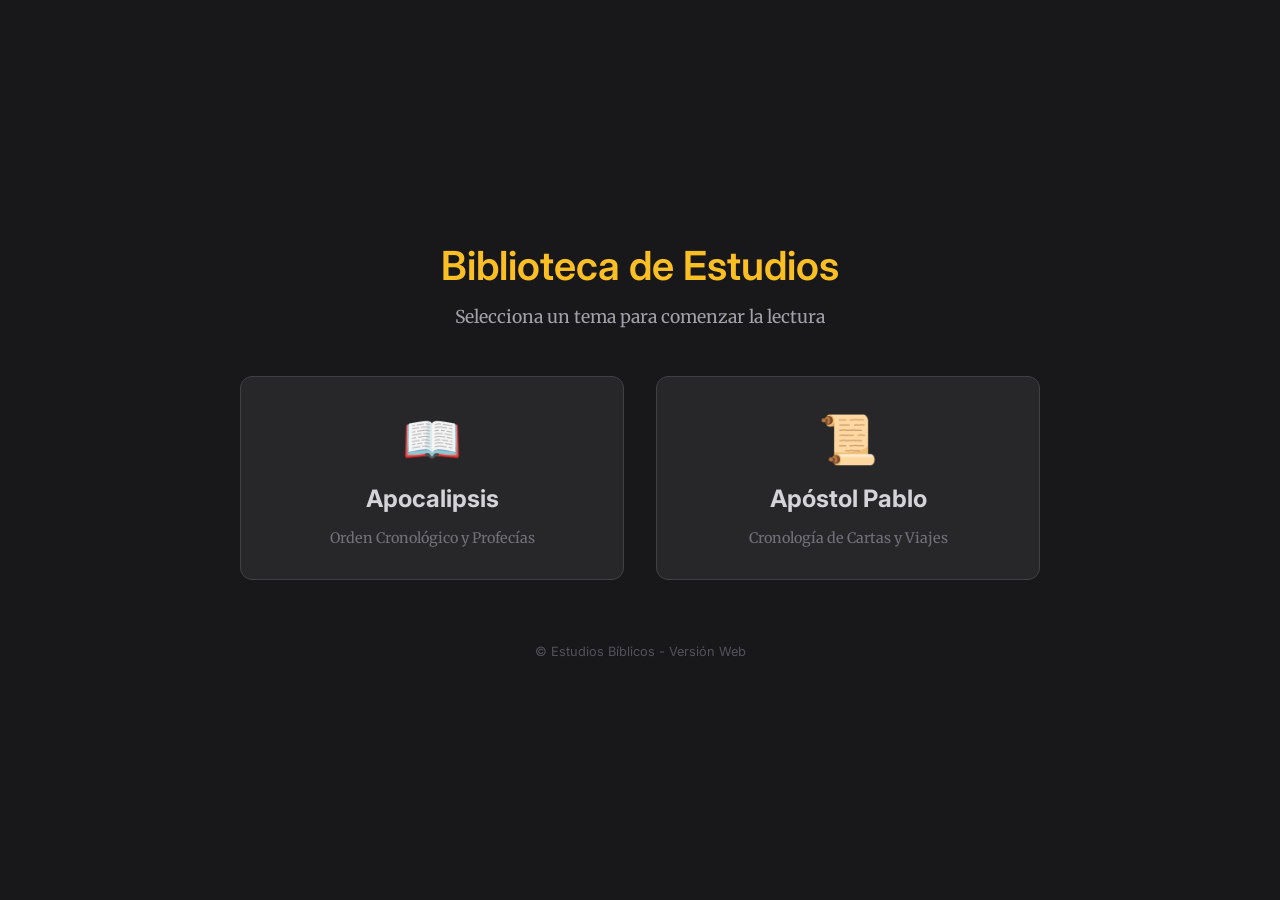
==== commit 1edd1026: "Add files via upload" ====
--- a/index.html
+++ b/index.html
@@ -3,30 +3,23 @@
 <head>
     <meta charset="UTF-8">
     <meta name="viewport" content="width=device-width, initial-scale=1.0">
-    <meta name="description" content="Orden Cronológico del Apocalipsis - Lectura Bíblica">
-    <title>Orden Cronológico del Apocalipsis</title>
+    <meta name="description" content="Estudios Bíblicos - Menú Principal">
+    <title>Estudios Bíblicos</title>
     
-    <!-- Fuentes de Google: Merriweather para lectura, Inter para interfaz -->
+    <!-- Fuentes de Google -->
     <link rel="preconnect" href="https://fonts.googleapis.com">
     <link rel="preconnect" href="https://fonts.gstatic.com" crossorigin>
     <link href="https://fonts.googleapis.com/css2?family=Inter:wght@400;600&family=Merriweather:ital,wght@0,300;0,400;0,700;1,300&display=swap" rel="stylesheet">
 
     <style>
         :root {
-            /* Paleta de colores Oscura (Dark Mode) optimizada para lectura */
-            --bg-color: #18181b;       /* Zinc 900 - Fondo principal */
-            --sidebar-bg: #121212;     /* Fondo sidebar */
-            --text-main: #d4d4d8;      /* Zinc 300 - Texto principal (no blanco puro) */
-            --text-heading: #fbbf24;   /* Amber 400 - Títulos (Dorado suave) */
-            --text-muted: #71717a;     /* Zinc 500 - Metadatos/Versículos */
-            --accent: #f59e0b;         /* Amber 500 - Acentos */
-            --border: #27272a;         /* Bordes sutiles */
-            
-            /* Tipografía */
+            --bg-color: #18181b;
+            --card-bg: #27272a;
+            --text-main: #d4d4d8;
+            --text-heading: #fbbf24;
+            --accent: #f59e0b;
             --font-body: 'Merriweather', serif;
             --font-heading: 'Inter', sans-serif;
-            --line-height: 1.8;        /* Espaciado generoso */
-            --max-width: 75ch;         /* Ancho óptimo de lectura (aprox 75 caracteres) */
         }
 
         * {
@@ -35,758 +28,128 @@
             padding: 0;
         }
 
-        html {
-            scroll-behavior: smooth;
-        }
-
         body {
             background-color: var(--bg-color);
             color: var(--text-main);
-            font-family: var(--font-body);
-            line-height: var(--line-height);
-            font-size: 18px; /* Tamaño base grande para comodidad */
-            -webkit-font-smoothing: antialiased;
+            font-family: var(--font-heading);
+            min-height: 100vh;
+            display: flex;
+            flex-direction: column;
+            align-items: center;
+            justify-content: center;
+            padding: 2rem;
         }
 
-        /* Layout */
-        .layout {
-            display: flex;
-            min-height: 100vh;
+        .container {
+            max-width: 800px;
+            width: 100%;
+            text-align: center;
         }
 
-        /* Sidebar de Navegación (Tabla de Contenidos) */
-        .sidebar {
-            width: 300px;
-            background-color: var(--sidebar-bg);
-            border-right: 1px solid var(--border);
-            height: 100vh;
-            position: sticky;
-            top: 0;
-            overflow-y: auto;
-            padding: 2rem;
-            display: none; /* Oculto en móvil por defecto */
-            font-family: var(--font-heading);
+        h1 {
+            color: var(--text-heading);
+            font-size: 2.5rem;
+            margin-bottom: 1rem;
+            font-weight: 600;
         }
 
-        @media (min-width: 1024px) {
-            .sidebar {
-                display: block;
+        p.subtitle {
+            font-family: var(--font-body);
+            color: #a1a1aa;
+            margin-bottom: 3rem;
+            font-size: 1.1rem;
+        }
+
+        .grid {
+            display: grid;
+            grid-template-columns: 1fr;
+            gap: 2rem;
+        }
+
+        @media (min-width: 768px) {
+            .grid {
+                grid-template-columns: 1fr 1fr;
             }
         }
 
-        .sidebar h3 {
-            color: var(--text-muted);
-            font-size: 0.85rem;
-            text-transform: uppercase;
-            letter-spacing: 1px;
-            margin-bottom: 1rem;
+        .card {
+            background-color: var(--card-bg);
+            border: 1px solid #3f3f46;
+            border-radius: 12px;
+            padding: 2rem;
+            text-decoration: none;
+            transition: transform 0.2s, border-color 0.2s, box-shadow 0.2s;
+            display: flex;
+            flex-direction: column;
+            align-items: center;
+            justify-content: center;
+            min-height: 200px;
         }
 
-        .toc-list {
-            list-style: none;
+        .card:hover {
+            transform: translateY(-5px);
+            border-color: var(--accent);
+            box-shadow: 0 10px 25px rgba(0, 0, 0, 0.3);
         }
 
-        .toc-list li {
-            margin-bottom: 0.8rem;
+        .card h2 {
+            color: var(--text-main);
+            font-size: 1.5rem;
+            margin-bottom: 1rem;
+            transition: color 0.2s;
         }
 
-        .toc-link {
-            color: var(--text-main);
-            text-decoration: none;
-            font-size: 0.9rem;
-            transition: color 0.2s;
-            display: block;
-            line-height: 1.4;
-            opacity: 0.8;
+        .card:hover h2 {
+            color: var(--accent);
         }
 
-        .toc-link:hover, .toc-link.active {
-            color: var(--accent);
-            opacity: 1;
+        .card span {
+            font-family: var(--font-body);
+            color: #71717a;
+            font-size: 0.9rem;
         }
 
-        .toc-sublink {
-            padding-left: 1rem;
-            font-size: 0.85rem;
-            border-left: 1px solid var(--border);
-            margin-top: 0.5rem;
-        }
-
-        /* Contenido Principal */
-        .main-content {
-            flex: 1;
-            padding: 2rem 1.5rem;
-            width: 100%;
-        }
-
-        .container {
-            max-width: var(--max-width);
-            margin: 0 auto;
-            padding-bottom: 4rem;
-        }
-
-        /* Tipografía de Títulos */
-        h1, h2, h3, h4 {
-            font-family: var(--font-heading);
-            color: var(--text-heading);
-            margin-top: 3rem;
-            margin-bottom: 1.5rem;
-            line-height: 1.3;
-        }
-
-        h1 {
-            font-size: 2.5rem;
-            text-align: center;
-            margin-top: 1rem;
-            border-bottom: 1px solid var(--border);
-            padding-bottom: 2rem;
-        }
-
-        h2 {
-            font-size: 1.8rem;
-            border-bottom: 1px solid var(--border);
-            padding-bottom: 0.5rem;
-        }
-
-        h3 {
-            font-size: 1.4rem;
-            color: #e4e4e7; /* Un poco más claro que el texto normal */
-            margin-top: 2.5rem;
-        }
-
-        /* Párrafos y Versículos */
-        p {
-            margin-bottom: 1.5rem;
-            text-align: justify; /* Alineación justificada para aspecto de libro */
-        }
-
-        .verse-num {
-            color: var(--text-muted);
-            font-size: 0.75em;
-            vertical-align: super;
-            margin-right: 4px;
-            font-family: var(--font-heading);
-            font-weight: bold;
-            user-select: none; /* No se selecciona al copiar texto */
-        }
-
-        /* Separadores */
-        hr {
-            border: 0;
-            height: 1px;
-            background: var(--border);
-            margin: 4rem 0;
-        }
-
-        /* Botón Menú Móvil */
-        .mobile-menu-btn {
-            position: fixed;
-            bottom: 20px;
-            right: 20px;
-            background: var(--accent);
-            color: #000;
-            width: 50px;
-            height: 50px;
-            border-radius: 50%;
-            display: flex;
-            align-items: center;
-            justify-content: center;
-            border: none;
-            box-shadow: 0 4px 12px rgba(0,0,0,0.5);
-            z-index: 1000;
-            font-size: 1.5rem;
-            cursor: pointer;
+        .icon {
+            font-size: 3rem;
+            margin-bottom: 1rem;
             display: block;
         }
 
-        @media (min-width: 1024px) {
-            .mobile-menu-btn {
-                display: none;
-            }
+        footer {
+            margin-top: 4rem;
+            font-size: 0.8rem;
+            color: #52525b;
         }
-
-        /* Overlay para menú móvil */
-        .mobile-overlay {
-            position: fixed;
-            top: 0;
-            left: 0;
-            width: 100%;
-            height: 100%;
-            background: rgba(0,0,0,0.8);
-            z-index: 998;
-            display: none;
-            opacity: 0;
-            transition: opacity 0.3s;
-        }
-
-        .mobile-overlay.active {
-            display: block;
-            opacity: 1;
-        }
-
-        .mobile-sidebar {
-            position: fixed;
-            top: 0;
-            right: -300px;
-            width: 280px;
-            height: 100%;
-            background: var(--sidebar-bg);
-            z-index: 999;
-            transition: right 0.3s ease;
-            overflow-y: auto;
-            padding: 2rem;
-            box-shadow: -5px 0 15px rgba(0,0,0,0.5);
-        }
-
-        .mobile-sidebar.active {
-            right: 0;
-        }
-
-        /* Utilidades */
-        u {
-            text-decoration-color: var(--accent);
-            text-decoration-thickness: 2px;
-            text-underline-offset: 4px;
-        }
-
     </style>
 </head>
 <body>
 
-    <div class="layout">
-        <!-- Sidebar Desktop -->
-        <aside class="sidebar">
-            <h3>Índice</h3>
-            <nav id="toc-desktop" class="toc-list"></nav>
-        </aside>
+    <div class="container">
+        <h1>Biblioteca de Estudios</h1>
+        <p class="subtitle">Selecciona un tema para comenzar la lectura</p>
 
-        <!-- Contenido Principal -->
-        <main class="main-content">
-            <div class="container">
-                
-                <h1>ORDEN CRONLÓGICO DEL APOCALIPSIS</h1>
+        <div class="grid">
+            <!-- Enlace al archivo del Apocalipsis -->
+            <!-- Asegúrate de renombrar el archivo del Apocalipsis a 'apocalipsis.html' -->
+            <a href="apocalipsis.html" class="card">
+                <div class="icon">📖</div>
+                <h2>Apocalipsis</h2>
+                <span>Orden Cronológico y Profecías</span>
+            </a>
 
-                <section>
-                    <h2>Capítulos 1, 2, 3, 4 y 5</h2>
-                    
-                    <p><em>Reina-Valera 1960</em></p>
+            <!-- Enlace al archivo de Pablo -->
+            <!-- Asegúrate de renombrar el archivo de Pablo a 'pablo.html' -->
+            <a href="pablo.html" class="card">
+                <div class="icon">📜</div>
+                <h2>Apóstol Pablo</h2>
+                <span>Cronología de Cartas y Viajes</span>
+            </a>
+        </div>
 
-                    <h3>La revelación de Jesucristo</h3>
-                    <p>
-                        <span class="verse-num">1</span>La revelación de Jesucristo, que Dios le dio, para manifestar a sus siervos las cosas que deben suceder pronto; y la declaró enviándola por medio de su ángel a su siervo Juan, 
-                        <span class="verse-num">2</span>que ha dado testimonio de la palabra de Dios, y del testimonio de Jesucristo, y de todas las cosas que ha visto. 
-                        <span class="verse-num">3</span>Bienaventurado el que lee, y los que oyen las palabras de esta profecía, y guardan las cosas en ella escritas; porque el tiempo está cerca.
-                    </p>
-
-                    <h3>Salutaciones a las siete iglesias</h3>
-                    <p>
-                        <span class="verse-num">4</span>Juan, a las siete iglesias que están en Asia: Gracia y paz a vosotros, del que es y que era y que ha de venir, y de los siete espíritus que están delante de su trono; 
-                        <span class="verse-num">5</span>y de Jesucristo el testigo fiel, el primogénito de los muertos, y el soberano de los reyes de la tierra. Al que nos amó, y nos lavó de nuestros pecados con su sangre, 
-                        <span class="verse-num">6</span>y nos hizo reyes y sacerdotes para Dios, su Padre; a él sea gloria e imperio por los siglos de los siglos. Amén. 
-                        <span class="verse-num">7</span>He aquí que viene con las nubes, y todo ojo le verá, y los que le traspasaron; y todos los linajes de la tierra harán lamentación por él. Sí, amén.
-                    </p>
-                    <p>
-                        <span class="verse-num">8</span>Yo soy el Alfa y la Omega, principio y fin, dice el Señor, el que es y que era y que ha de venir, el Todopoderoso.
-                    </p>
-
-                    <h3>Una visión del Hijo del Hombre</h3>
-                    <p>
-                        <span class="verse-num">9</span>Yo Juan, vuestro hermano, y copartícipe vuestro en la tribulación, en el reino y en la paciencia de Jesucristo, estaba en la isla llamada Patmos, por causa de la palabra de Dios y el testimonio de Jesucristo. 
-                        <span class="verse-num">10</span>Yo estaba en el Espíritu en el día del Señor, y oí detrás de mí una gran voz como de trompeta, 
-                        <span class="verse-num">11</span>que decía: Yo soy el Alfa y la Omega, el primero y el último. Escribe en un libro lo que ves, y envíalo a las siete iglesias que están en Asia: a Éfeso, Esmirna, Pérgamo, Tiatira, Sardis, Filadelfia y Laodicea.
-                    </p>
-                    <p>
-                        <span class="verse-num">12</span>Y me volví para ver la voz que hablaba conmigo; y vuelto, vi siete candeleros de oro, 
-                        <span class="verse-num">13</span>y en medio de los siete candeleros, a uno semejante al Hijo del Hombre, vestido de una ropa que llegaba hasta los pies, y ceñido por el pecho con un cinto de oro. 
-                        <span class="verse-num">14</span>Su cabeza y sus cabellos eran blancos como blanca lana, como nieve; sus ojos como llama de fuego; 
-                        <span class="verse-num">15</span>y sus pies semejantes al bronce bruñido, refulgente como en un horno; y su voz como estruendo de muchas aguas. 
-                        <span class="verse-num">16</span>Tenía en su diestra siete estrellas; de su boca salía una espada aguda de dos filos; y su rostro era como el sol cuando resplandece en su fuerza.
-                    </p>
-                    <p>
-                        <span class="verse-num">17</span>Cuando le vi, caí como muerto a sus pies. Y él puso su diestra sobre mí, diciéndome: No temas; yo soy el primero y el último; 
-                        <span class="verse-num">18</span>y el que vivo, y estuve muerto; mas he aquí que vivo por los siglos de los siglos, amén. Y tengo las llaves de la muerte y del Hades. 
-                        <span class="verse-num">19</span>Escribe las cosas que has visto, y las que son, y las que han de ser después de estas. 
-                        <span class="verse-num">20</span>El misterio de las siete estrellas que has visto en mi diestra, y de los siete candeleros de oro: las siete estrellas son los ángeles de las siete iglesias, y los siete candeleros que has visto, son las siete iglesias.
-                    </p>
-
-                    <hr>
-
-                    <h3>Mensajes a las siete iglesias: El mensaje a Éfeso</h3>
-                    <p>
-                        <span class="verse-num">1</span>Escribe al ángel de la iglesia en Éfeso: El que tiene las siete estrellas en su diestra, el que anda en medio de los siete candeleros de oro, dice esto:
-                    </p>
-                    <p>
-                        <span class="verse-num">2</span>Yo conozco tus obras, y tu arduo trabajo y paciencia; y que no puedes soportar a los malos, y has probado a los que se dicen ser apóstoles, y no lo son, y los has hallado mentirosos; 
-                        <span class="verse-num">3</span>y has sufrido, y has tenido paciencia, y has trabajado arduamente por amor de mi nombre, y no has desmayado. 
-                        <span class="verse-num">4</span>Pero tengo contra ti, que has dejado tu primer amor. 
-                        <span class="verse-num">5</span>Recuerda, por tanto, de dónde has caído, y arrepiéntete, y haz las primeras obras; pues si no, vendré pronto a ti, y quitaré tu candelero de su lugar, si no te hubieres arrepentido. 
-                        <span class="verse-num">6</span>Pero tienes esto, que aborreces las obras de los nicolaítas, las cuales yo también aborrezco. 
-                        <span class="verse-num">7</span>El que tiene oído, oiga lo que el Espíritu dice a las iglesias. Al que venciere, le daré a comer del árbol de la vida, el cual está en medio del paraíso de Dios.
-                    </p>
-
-                    <h3>El mensaje a Esmirna</h3>
-                    <p>
-                        <span class="verse-num">8</span>Y escribe al ángel de la iglesia en Esmirna: El primero y el postrero, el que estuvo muerto y vivió, dice esto:
-                    </p>
-                    <p>
-                        <span class="verse-num">9</span>Yo conozco tus obras, y tu tribulación, y tu pobreza (pero tú eres rico), y la blasfemia de los que se dicen ser judíos, y no lo son, sino sinagoga de Satanás. 
-                        <span class="verse-num">10</span>No temas en nada lo que vas a padecer. He aquí, el diablo echará a algunos de vosotros en la cárcel, para que seáis probados, y tendréis tribulación por diez días. Sé fiel hasta la muerte, y yo te daré la corona de la vida. 
-                        <span class="verse-num">11</span>El que tiene oído, oiga lo que el Espíritu dice a las iglesias. El que venciere, no sufrirá daño de la segunda muerte.
-                    </p>
-
-                    <h3>El mensaje a Pérgamo</h3>
-                    <p>
-                        <span class="verse-num">12</span>Y escribe al ángel de la iglesia en Pérgamo: El que tiene la espada aguda de dos filos dice esto:
-                    </p>
-                    <p>
-                        <span class="verse-num">13</span>Yo conozco tus obras, y dónde moras, donde está el trono de Satanás; pero retienes mi nombre, y no has negado mi fe, ni aun en los días en que Antipas mi testigo fiel fue muerto entre vosotros, donde mora Satanás. 
-                        <span class="verse-num">14</span>Pero tengo unas pocas cosas contra ti: que tienes ahí a los que retienen la doctrina de Balaam, que enseñaba a Balac a poner tropiezo ante los hijos de Israel, a comer de cosas sacrificadas a los ídolos, y a cometer fornicación. 
-                        <span class="verse-num">15</span>Y también tienes a los que retienen la doctrina de los nicolaítas, la que yo aborrezco. 
-                        <span class="verse-num">16</span>Por tanto, arrepiéntete; pues si no, vendré a ti pronto, y pelearé contra ellos con la espada de mi boca. 
-                        <span class="verse-num">17</span>El que tiene oído, oiga lo que el Espíritu dice a las iglesias. Al que venciere, daré a comer del maná escondido, y le daré una piedrecita blanca, y en la piedrecita escrito un nombre nuevo, el cual ninguno conoce sino aquel que lo recibe.
-                    </p>
-
-                    <h3>El mensaje a Tiatira</h3>
-                    <p>
-                        <span class="verse-num">18</span>Y escribe al ángel de la iglesia en Tiatira: El Hijo de Dios, el que tiene ojos como llama de fuego, y pies semejantes al bronce bruñido, dice esto:
-                    </p>
-                    <p>
-                        <span class="verse-num">19</span>Yo conozco tus obras, y amor, y fe, y servicio, y tu paciencia, y que tus obras postreras son más que las primeras. 
-                        <span class="verse-num">20</span>Pero tengo unas pocas cosas contra ti: que toleras que esa mujer Jezabel, que se dice profetisa, enseñe y seduzca a mis siervos a fornicar y a comer cosas sacrificadas a los ídolos. 
-                        <span class="verse-num">21</span>Y le he dado tiempo para que se arrepienta, pero no quiere arrepentirse de su fornicación. 
-                        <span class="verse-num">22</span>He aquí, yo la arrojo en cama, y en gran tribulación a los que con ella adulteran, si no se arrepienten de las obras de ella. 
-                        <span class="verse-num">23</span>Y a sus hijos heriré de muerte, y todas las iglesias sabrán que yo soy el que escudriña la mente y el corazón; y os daré a cada uno según vuestras obras. 
-                        <span class="verse-num">24</span>Pero a vosotros y a los demás que están en Tiatira, a cuantos no tienen esa doctrina, y no han conocido lo que ellos llaman las profundidades de Satanás, yo os digo: No os impondré otra carga; 
-                        <span class="verse-num">25</span>pero lo que tenéis, retenedlo hasta que yo venga. 
-                        <span class="verse-num">26</span>Al que venciere y guardare mis obras hasta el fin, yo le daré autoridad sobre las naciones, 
-                        <span class="verse-num">27</span>y las regirá con vara de hierro, y serán quebradas como vaso de alfarero; como yo también la he recibido de mi Padre; 
-                        <span class="verse-num">28</span>y le daré la estrella de la mañana. 
-                        <span class="verse-num">29</span>El que tiene oído, oiga lo que el Espíritu dice a las iglesias.
-                    </p>
-
-                    <hr>
-
-                    <h3>El mensaje a Sardis</h3>
-                    <p>
-                        <span class="verse-num">1</span>Escribe al ángel de la iglesia en Sardis: El que tiene los siete espíritus de Dios, y las siete estrellas, dice esto:
-                        Yo conozco tus obras, que tienes nombre de que vives, y estás muerto. <span class="verse-num">2</span>Sé vigilante, y afirma las otras cosas que están para morir; porque no he hallado tus obras perfectas delante de Dios. <span class="verse-num">3</span>Acuérdate, pues, de lo que has recibido y oído; y guárdalo, y arrepiéntete. Pues si no velas, vendré sobre ti como ladrón, y no sabrás a qué hora vendré sobre ti. <span class="verse-num">4</span>Pero tienes unas pocas personas en Sardis que no han manchado sus vestiduras; y andarán conmigo en vestiduras blancas, porque son dignas. <span class="verse-num">5</span>El que venciere será vestido de vestiduras blancas; y no borraré su nombre del libro de la vida, y confesaré su nombre delante de mi Padre, y delante de sus ángeles. <span class="verse-num">6</span>El que tiene oído, oiga lo que el Espíritu dice a las iglesias.
-                    </p>
-
-                    <h3>El mensaje a Filadelfia</h3>
-                    <p>
-                        <span class="verse-num">7</span>Escribe al ángel de la iglesia en Filadelfia: Esto dice el Santo, el Verdadero, el que tiene la llave de David, el que abre y ninguno cierra, y cierra y ninguno abre:
-                        <span class="verse-num">8</span>Yo conozco tus obras; he aquí, he puesto delante de ti una puerta abierta, la cual nadie puede cerrar; porque aunque tienes poca fuerza, has guardado mi palabra, y no has negado mi nombre. <span class="verse-num">9</span>He aquí, yo entrego de la sinagoga de Satanás a los que se dicen ser judíos y no lo son, sino que mienten; he aquí, yo haré que vengan y se postren a tus pies, y reconozcan que yo te he amado. <span class="verse-num">10</span>Por cuanto has guardado la palabra de mi paciencia, yo también te guardaré de la hora de la prueba que ha de venir sobre el mundo entero, para probar a los que moran sobre la tierra. <span class="verse-num">11</span>He aquí, yo vengo pronto; retén lo que tienes, para que ninguno tome tu corona. <span class="verse-num">12</span>Al que venciere, yo lo haré columna en el templo de mi Dios, y nunca más saldrá de allí; y escribiré sobre él el nombre de mi Dios, y el nombre de la ciudad de mi Dios, la nueva Jerusalén, la cual desciende del cielo, de mi Dios, y mi nombre nuevo. <span class="verse-num">13</span>El que tiene oído, oiga lo que el Espíritu dice a las iglesias.
-                    </p>
-
-                    <h3>El mensaje a Laodicea</h3>
-                    <p>
-                        <span class="verse-num">14</span>Y escribe al ángel de la iglesia en Laodicea: He aquí el Amén, el testigo fiel y verdadero, el principio de la creación de Dios, dice esto:
-                        <span class="verse-num">15</span>Yo conozco tus obras, que ni eres frío ni caliente. ¡Ojalá fueses frío o caliente! <span class="verse-num">16</span>Pero por cuanto eres tibio, y no frío ni caliente, te vomitaré de mi boca. <span class="verse-num">17</span>Porque tú dices: Yo soy rico, y me he enriquecido, y de ninguna cosa tengo necesidad; y no sabes que tú eres un desventurado, miserable, pobre, ciego y desnudo. <span class="verse-num">18</span>Por tanto, yo te aconsejo que de mí compres oro refinado en fuego, para que seas rico, y vestiduras blancas para vestirte, y que no se descubra la vergüenza de tu desnudez; y unge tus ojos con colirio, para que veas. <span class="verse-num">19</span>Yo reprendo y castigo a todos los que amo; sé, pues, celoso, y arrepiéntete. <span class="verse-num">20</span>He aquí, yo estoy a la puerta y llamo; si alguno oye mi voz y abre la puerta, entraré a él, y cenaré con él, y él conmigo. <span class="verse-num">21</span>Al que venciere, le daré que se siente conmigo en mi trono, así como yo he vencido, y me he sentado con mi Padre en su trono. <span class="verse-num">22</span>El que tiene oído, oiga lo que el Espíritu dice a las iglesias.
-                    </p>
-                    
-                    <hr>
-                    
-                    <h3>La adoración celestial</h3>
-                    <p>
-                        <span class="verse-num">4:1</span>Después de esto miré, y he aquí una puerta abierta en el cielo; y la primera voz que oí, como de trompeta, hablando conmigo, dijo: Sube acá, y yo te mostraré las cosas que sucederán después de estas. <span class="verse-num">2</span>Y al instante yo estaba en el Espíritu; y he aquí, un trono establecido en el cielo, y en el trono, uno sentado. <span class="verse-num">3</span>Y el aspecto del que estaba sentado era semejante a piedra de jaspe y de cornalina; y había alrededor del trono un arco iris, semejante en aspecto a la esmeralda. <span class="verse-num">4</span>Y alrededor del trono había veinticuatro tronos; y vi sentados en los tronos a veinticuatro ancianos, vestidos de ropas blancas, con coronas de oro en sus cabezas. <span class="verse-num">5</span>Y del trono salían relámpagos y truenos y voces; y delante del trono ardían siete lámparas de fuego, las cuales son los siete espíritus de Dios.
-                    </p>
-                    <p>
-                        <span class="verse-num">6</span>Y delante del trono había como un mar de vidrio semejante al cristal; y junto al trono, y alrededor del trono, cuatro seres vivientes llenos de ojos delante y detrás. <span class="verse-num">7</span>El primer ser viviente era semejante a un león; el segundo era semejante a un becerro; el tercero tenía rostro como de hombre; y el cuarto era semejante a un águila volando. <span class="verse-num">8</span>Y los cuatro seres vivientes tenían cada uno seis alas, y alrededor y por dentro estaban llenos de ojos; y no cesaban día y noche de decir: Santo, santo, santo es el Señor Dios Todopoderoso, el que era, el que es, y el que ha de venir. <span class="verse-num">9</span>Y siempre que aquellos seres vivientes dan gloria y honra y acción de gracias al que está sentado en el trono, al que vive por los siglos de los siglos, <span class="verse-num">10</span>los veinticuatro ancianos se postran delante del que está sentado en el trono, y adoran al que vive por los siglos de los siglos, y echan sus coronas delante del trono, diciendo: <span class="verse-num">11</span>Señor, digno eres de recibir la gloria y la honra y el poder; porque tú creaste todas las cosas, y por tu voluntad existen y fueron creadas.
-                    </p>
-
-                    <h3>El rollo y el Cordero</h3>
-                    <p>
-                        <span class="verse-num">5:1</span>Y vi en la mano derecha del que estaba sentado en el trono un libro escrito por dentro y por fuera, sellado con siete sellos. <span class="verse-num">2</span>Y vi a un ángel fuerte que pregonaba a gran voz: ¿Quién es digno de abrir el libro y desatar sus sellos? <span class="verse-num">3</span>Y ninguno, ni en el cielo ni en la tierra ni debajo de la tierra, podía abrir el libro, ni aun mirarlo. <span class="verse-num">4</span>Y lloraba yo mucho, porque no se había hallado a ninguno digno de abrir el libro, ni de leerlo, ni de mirarlo. <span class="verse-num">5</span>Y uno de los ancianos me dijo: No llores. He aquí que el León de la tribu de Judá, la raíz de David, ha vencido para abrir el libro y desatar sus siete sellos.
-                    </p>
-                    <p>
-                        <span class="verse-num">6</span>Y miré, y vi que en medio del trono y de los cuatro seres vivientes, y en medio de los ancianos, estaba en pie un Cordero como inmolado, que tenía siete cuernos, y siete ojos, los cuales son los siete espíritus de Dios enviados por toda la tierra. <span class="verse-num">7</span>Y vino, y tomó el libro de la mano derecha del que estaba sentado en el trono. <span class="verse-num">8</span>Y cuando hubo tomado el libro, los cuatro seres vivientes y los veinticuatro ancianos se postraron delante del Cordero; todos tenían arpas, y copas de oro llenas de incienso, que son las oraciones de los santos; <span class="verse-num">9</span>y cantaban un nuevo cántico, diciendo: Digno eres de tomar el libro y de abrir sus sellos; porque tú fuiste inmolado, y con tu sangre nos has redimido para Dios, de todo linaje y lengua y pueblo y nación; <span class="verse-num">10</span>y nos has hecho para nuestro Dios reyes y sacerdotes, y reinaremos sobre la tierra. <span class="verse-num">11</span>Y miré, y oí la voz de muchos ángeles alrededor del trono, y de los seres vivientes, y de los ancianos; y su número era millones de millones, <span class="verse-num">12</span>que decían a gran voz: El Cordero que fue inmolado es digno de tomar el poder, las riquezas, la sabiduría, la fortaleza, la honra, la gloria y la alabanza. <span class="verse-num">13</span>Y a todo lo creado que está en el cielo, y sobre la tierra, y debajo de la tierra, y en el mar, y a todas las cosas que en ellos hay, oí decir: Al que está sentado en el trono, y al Cordero, sea la alabanza, la honra, la gloria y el poder, por los siglos de los siglos. <span class="verse-num">14</span>Los cuatro seres vivientes decían: Amén; y los veinticuatro ancianos se postraron sobre sus rostros y adoraron al que vive por los siglos de los siglos.
-                    </p>
-                </section>
-
-                <section>
-                    <h2>Capítulo 6:1-12</h2>
-                    <h3>Los sellos</h3>
-                    <p>
-                        <span class="verse-num">1</span>Vi cuando el Cordero abrió uno de los sellos, y oí a uno de los cuatro seres vivientes decir como con voz de trueno: Ven y mira. <span class="verse-num">2</span>Y miré, y he aquí un caballo blanco; y el que lo montaba tenía un arco; y le fue dada una corona, y salió venciendo, y para vencer.
-                    </p>
-                    <p>
-                        <span class="verse-num">3</span>Cuando abrió el segundo sello, oí al segundo ser viviente, que decía: Ven y mira. <span class="verse-num">4</span>Y salió otro caballo, bermejo; y al que lo montaba le fue dado poder de quitar de la tierra la paz, y que se matasen unos a otros; y se le dio una gran espada.
-                    </p>
-                    <p>
-                        <span class="verse-num">5</span>Cuando abrió el tercer sello, oí al tercer ser viviente, que decía: Ven y mira. Y miré, y he aquí un caballo negro; y el que lo montaba tenía una balanza en la mano. <span class="verse-num">6</span>Y oí una voz de en medio de los cuatro seres vivientes, que decía: Dos libras de trigo por un denario, y seis libras de cebada por un denario; pero no dañes el aceite ni el vino.
-                    </p>
-                    <p>
-                        <span class="verse-num">7</span>Cuando abrió el cuarto sello, oí la voz del cuarto ser viviente, que decía: Ven y mira. <span class="verse-num">8</span>Miré, y he aquí un caballo amarillo, y el que lo montaba tenía por nombre Muerte, y el Hades le seguía; y le fue dada potestad sobre la cuarta parte de la tierra, para matar con espada, con hambre, con mortandad, y con las fieras de la tierra.
-                    </p>
-                    <p>
-                        <span class="verse-num">9</span>Cuando abrió el quinto sello, vi bajo el altar las almas de los que habían sido muertos por causa de la palabra de Dios y por el testimonio que tenían. <span class="verse-num">10</span>Y clamaban a gran voz, diciendo: ¿Hasta cuándo, Señor, santo y verdadero, no juzgas y vengas nuestra sangre en los que moran en la tierra? <span class="verse-num">11</span>Y se les dieron vestiduras blancas, y se les dijo que descansasen todavía un poco de tiempo, hasta que se completara el número de sus consiervos y sus hermanos, que también habían de ser muertos como ellos.
-                    </p>
-                    <p>
-                        <span class="verse-num">12</span>Miré cuando abrió el sexto sello, y he aquí hubo un gran terremoto; y el sol se puso negro como tela de cilicio, y la luna se volvió toda como sangre;
-                    </p>
-                </section>
-
-                <section>
-                    <h2>Capítulo 8</h2>
-                    <h3>El séptimo sello</h3>
-                    <p>
-                        <span class="verse-num">1</span>Cuando abrió el séptimo sello, se hizo silencio en el cielo como por media hora. <span class="verse-num">2</span>Y vi a los siete ángeles que estaban en pie ante Dios; y se les dieron siete trompetas. <span class="verse-num">3</span>Otro ángel vino entonces y se paró ante el altar, con un incensario de oro; y se le dio mucho incienso para añadirlo a las oraciones de todos los santos, sobre el altar de oro que estaba delante del trono. <span class="verse-num">4</span>Y de la mano del ángel subió a la presencia de Dios el humo del incienso con las oraciones de los santos. <span class="verse-num">5</span>Y el ángel tomó el incensario, y lo llenó del fuego del altar, y lo arrojó a la tierra; y hubo truenos, y voces, y relámpagos, y un terremoto.
-                    </p>
-                    <h3>Las trompetas</h3>
-                    <p>
-                        <span class="verse-num">6</span>Y los siete ángeles que tenían las siete trompetas se dispusieron a tocarlas.
-                        <span class="verse-num">7</span>El primer ángel tocó la trompeta, y hubo granizo y fuego mezclados con sangre, que fueron lanzados sobre la tierra; y la tercera parte de los árboles se quemó, y se quemó toda la hierba verde.
-                        <span class="verse-num">8</span>El segundo ángel tocó la trompeta, y como una gran montaña ardiendo en fuego fue precipitada en el mar; y la tercera parte del mar se convirtió en sangre. <span class="verse-num">9</span>Y murió la tercera parte de los seres vivientes que estaban en el mar, y la tercera parte de las naves fue destruida.
-                    </p>
-                    <p>
-                        <span class="verse-num">10</span>El tercer ángel tocó la trompeta, y cayó del cielo una gran estrella, ardiendo como una antorcha, y cayó sobre la tercera parte de los ríos, y sobre las fuentes de las aguas. <span class="verse-num">11</span>Y el nombre de la estrella es Ajenjo. Y la tercera parte de las aguas se convirtió en ajenjo; y muchos hombres murieron a causa de esas aguas, porque se hicieron amargas.
-                        <span class="verse-num">12</span>El cuarto ángel tocó la trompeta, y fue herida la tercera parte del sol, y la tercera parte de la luna, y la tercera parte de las estrellas, para que se oscureciese la tercera parte de ellos, y no hubiese luz en la tercera parte del día, y asimismo de la noche.
-                    </p>
-                    <p>
-                        <span class="verse-num">13</span>Y miré, y oí a un ángel volar por en medio del cielo, diciendo a gran voz: ¡Ay, ay, ay, de los que moran en la tierra, a causa de los otros toques de trompeta que están para sonar los tres ángeles!
-                    </p>
-                </section>
-
-                <section>
-                    <h2>Capítulo 9 y Capítulo 11:14</h2>
-                    <p>
-                        <span class="verse-num">9:1</span>El quinto ángel tocó la trompeta, y vi una estrella que cayó del cielo a la tierra; y se le dio la llave del pozo del abismo. <span class="verse-num">2</span>Y abrió el pozo del abismo, y subió humo del pozo como humo de un gran horno; y se oscureció el sol y el aire por el humo del pozo. <span class="verse-num">3</span>Y del humo salieron langostas sobre la tierra; y se les dio poder, como tienen poder los escorpiones de la tierra. <span class="verse-num">4</span>Y se les mandó que no dañasen a la hierba de la tierra, ni a cosa verde alguna, ni a ningún árbol, sino solamente a los hombres que no tuviesen el sello de Dios en sus frentes. <span class="verse-num">5</span>Y les fue dado, no que los matasen, sino que los atormentasen cinco meses; y su tormento era como tormento de escorpión cuando hiere al hombre. <span class="verse-num">6</span>Y en aquellos días los hombres buscarán la muerte, pero no la hallarán; y ansiarán morir, pero la muerte huirá de ellos.
-                    </p>
-                    <p>
-                        <span class="verse-num">7</span>El aspecto de las langostas era semejante a caballos preparados para la guerra; en las cabezas tenían como coronas de oro; sus caras eran como caras humanas; <span class="verse-num">8</span>tenían cabello como cabello de mujer; sus dientes eran como de leones; <span class="verse-num">9</span>tenían corazas como corazas de hierro; el ruido de sus alas era como el estruendo de muchos carros de caballos corriendo a la batalla; <span class="verse-num">10</span>tenían colas como de escorpiones, y también aguijones; y en sus colas tenían poder para dañar a los hombres durante cinco meses. <span class="verse-num">11</span>Y tienen por rey sobre ellos al ángel del abismo, cuyo nombre en hebreo es Abadón, y en griego, Apolión.
-                    </p>
-                    <p><span class="verse-num">12</span>El primer ay pasó; he aquí, vienen aún dos ayes después de esto.</p>
-                    <p>
-                        <span class="verse-num">13</span>El sexto ángel tocó la trompeta, y oí una voz de entre los cuatro cuernos del altar de oro que estaba delante de Dios, <span class="verse-num">14</span>diciendo al sexto ángel que tenía la trompeta: Desata a los cuatro ángeles que están atados junto al gran río Éufrates. <span class="verse-num">15</span>Y fueron desatados los cuatro ángeles que estaban preparados para la hora, día, mes y año, a fin de matar a la tercera parte de los hombres. <span class="verse-num">16</span>Y el número de los ejércitos de los jinetes era doscientos millones. Yo oí su número. <span class="verse-num">17</span>Así vi en visión los caballos y a sus jinetes, los cuales tenían corazas de fuego, de zafiro y de azufre. Y las cabezas de los caballos eran como cabezas de leones; y de su boca salían fuego, humo y azufre. <span class="verse-num">18</span>Por estas tres plagas fue muerta la tercera parte de los hombres; por el fuego, el humo y el azufre que salían de su boca. <span class="verse-num">19</span>Pues el poder de los caballos estaba en su boca y en sus colas; porque sus colas, semejantes a serpientes, tenían cabezas, y con ellas dañaban.
-                    </p>
-                    <p>
-                        <span class="verse-num">20</span>Y los otros hombres que no fueron muertos con estas plagas, ni aun así se arrepintieron de las obras de sus manos, ni dejaron de adorar a los demonios, y a las imágenes de oro, de plata, de bronce, de piedra y de madera, las cuales no pueden ver, ni oír, ni andar; <span class="verse-num">21</span>y no se arrepintieron de sus homicidios, ni de sus hechicerías, ni de su fornicación, ni de sus hurtos.
-                    </p>
-                    <hr>
-                    <p><span class="verse-num">11:14</span>El segundo ay pasó; he aquí, el tercer ay viene pronto.</p>
-                </section>
-
-                <section>
-                    <h2>Capítulo 10 y 11 (Tercer Ay)</h2>
-                    <h3>El ángel con el librito</h3>
-                    <p>
-                        <span class="verse-num">10:1</span>Vi descender del cielo a otro ángel fuerte, envuelto en una nube, con el arco iris sobre su cabeza; y su rostro era como el sol, y sus pies como columnas de fuego. <span class="verse-num">2</span>Tenía en su mano un librito abierto; y puso su pie derecho sobre el mar, y el izquierdo sobre la tierra; <span class="verse-num">3</span>y clamó a gran voz, como ruge un león; y cuando hubo clamado, siete truenos emitieron sus voces. <span class="verse-num">4</span>Cuando los siete truenos hubieron emitido sus voces, yo iba a escribir; pero oí una voz del cielo que me decía: Sella las cosas que los siete truenos han dicho, y no las escribas. <span class="verse-num">5</span>Y el ángel que vi en pie sobre el mar y sobre la tierra, levantó su mano al cielo, <span class="verse-num">6</span>y juró por el que vive por los siglos de los siglos, que creó el cielo y las cosas que están en él, y la tierra y las cosas que están en ella, y el mar y las cosas que están en él, que el tiempo no sería más, <span class="verse-num">7</span>sino que en los días de la voz del séptimo ángel, cuando él comience a tocar la trompeta, el misterio de Dios se consumará, como él lo anunció a sus siervos los profetas.
-                    </p>
-                    <p>
-                        <span class="verse-num">8</span>La voz que oí del cielo habló otra vez conmigo, y dijo: Ve y toma el librito que está abierto en la mano del ángel que está en pie sobre el mar y sobre la tierra. <span class="verse-num">9</span>Y fui al ángel, diciéndole que me diese el librito. Y él me dijo: Toma, y cómelo; y te amargará el vientre, pero en tu boca será dulce como la miel. <span class="verse-num">10</span>Entonces tomé el librito de la mano del ángel, y lo comí; y era dulce en mi boca como la miel, pero cuando lo hube comido, amargó mi vientre. <span class="verse-num">11</span>Y él me dijo: Es necesario que profetices otra vez sobre muchos pueblos, naciones, lenguas y reyes.
-                    </p>
-                    <h3>La séptima trompeta</h3>
-                    <p>
-                        <span class="verse-num">11:15</span>El séptimo ángel tocó la trompeta, y hubo grandes voces en el cielo, que decían: Los reinos del mundo han venido a ser de nuestro Señor y de su Cristo; y él reinará por los siglos de los siglos. <span class="verse-num">16</span>Y los veinticuatro ancianos que estaban sentados delante de Dios en sus tronos, se postraron sobre sus rostros, y adoraron a Dios, <span class="verse-num">17</span>diciendo: Te damos gracias, Señor Dios Todopoderoso, el que eres y que eras y que has de venir, porque has tomado tu gran poder, y has reinado. <span class="verse-num">18</span>Y se airaron las naciones, y tu ira ha venido, y el tiempo de juzgar a los muertos, y de dar el galardón a tus siervos los profetas, a los santos, y a los que temen tu nombre, a los pequeños y a los grandes, y de destruir a los que destruyen la tierra.
-                    </p>
-                    <p>
-                        <span class="verse-num">19</span>Y el templo de Dios fue abierto en el cielo, y el arca de su pacto se veía en el templo. Y hubo relámpagos, voces, truenos, un terremoto y grande granizo.
-                    </p>
-                </section>
-
-                <section>
-                    <h2>Capítulo 7:9-17</h2>
-                    <h3>La multitud vestida de ropas blancas</h3>
-                    <p>
-                        <span class="verse-num">9</span>Después de esto miré, y he aquí una gran multitud, la cual nadie podía contar, de todas naciones y tribus y pueblos y lenguas, que estaban delante del trono y en la presencia del Cordero, vestidos de ropas blancas, y con palmas en las manos; <span class="verse-num">10</span>y clamaban a gran voz, diciendo: La salvación pertenece a nuestro Dios que está sentado en el trono, y al Cordero. <span class="verse-num">11</span>Y todos los ángeles estaban en pie alrededor del trono, y de los ancianos y de los cuatro seres vivientes; y se postraron sobre sus rostros delante del trono, y adoraron a Dios, <span class="verse-num">12</span>diciendo: Amén. La bendición y la gloria y la sabiduría y la acción de gracias y la honra y el poder y la fortaleza, sean a nuestro Dios por los siglos de los siglos. Amén.
-                    </p>
-                    <p>
-                        <span class="verse-num">13</span>Entonces uno de los ancianos habló, diciéndome: Estos que están vestidos de ropas blancas, ¿quiénes son, y de dónde han venido? <span class="verse-num">14</span>Yo le dije: Señor, tú lo sabes. Y él me dijo: Estos son los que han salido de la gran tribulación, y han lavado sus ropas, y las han emblanquecido en la sangre del Cordero. <span class="verse-num">15</span>Por esto están delante del trono de Dios, y le sirven día y noche en su templo; y el que está sentado sobre el trono extenderá su tabernáculo sobre ellos. <span class="verse-num">16</span>Ya no tendrán hambre ni sed, y el sol no caerá más sobre ellos, ni calor alguno; <span class="verse-num">17</span>porque el Cordero que está en medio del trono los pastoreará, y los guiará a fuentes de aguas de vida; y Dios enjugará toda lágrima de los ojos de ellos.
-                    </p>
-                </section>
-
-                <section>
-                    <h2>Capítulo 12 y Capítulo 13</h2>
-                    <h3>La mujer y el dragón</h3>
-                    <p>
-                        <span class="verse-num">12:1</span>Apareció en el cielo una gran señal: una mujer vestida del sol, con la luna debajo de sus pies, y sobre su cabeza una corona de doce estrellas. <span class="verse-num">2</span>Y estando encinta, clamaba con dolores de parto, en la angustia del alumbramiento. <span class="verse-num">3</span>También apareció otra señal en el cielo: he aquí un gran dragón escarlata, que tenía siete cabezas y diez cuernos, y en sus cabezas siete diademas; <span class="verse-num">4</span>y su cola arrastraba la tercera parte de las estrellas del cielo, y las arrojó sobre la tierra. Y el dragón se paró frente a la mujer que estaba para dar a luz, a fin de devorar a su hijo tan pronto como naciese. <span class="verse-num">5</span>Y ella dio a luz un hijo varón, que regirá con vara de hierro a todas las naciones; y su hijo fue arrebatado para Dios y para su trono. <span class="verse-num">6</span>Y la mujer huyó al desierto, donde tiene lugar preparado por Dios, para que allí la sustenten por mil doscientos sesenta días.
-                    </p>
-                    <p>
-                        <span class="verse-num">7</span>Después hubo una gran batalla en el cielo: Miguel y sus ángeles luchaban contra el dragón; y luchaban el dragón y sus ángeles; <span class="verse-num">8</span>pero no prevalecieron, ni se halló ya lugar para ellos en el cielo. <span class="verse-num">9</span>Y fue lanzado fuera el gran dragón, la serpiente antigua, que se llama diablo y Satanás, el cual engaña al mundo entero; fue arrojado a la tierra, y sus ángeles fueron arrojados con él. <span class="verse-num">10</span>Entonces oí una gran voz en el cielo, que decía: Ahora ha venido la salvación, el poder, y el reino de nuestro Dios, y la autoridad de su Cristo; porque ha sido lanzado fuera el acusador de nuestros hermanos, el que los acusaba delante de nuestro Dios día y noche. <span class="verse-num">11</span>Y ellos le han vencido por medio de la sangre del Cordero y de la palabra del testimonio de ellos, y menospreciaron sus vidas hasta la muerte. <span class="verse-num">12</span>Por lo cual alegraos, cielos, y los que moráis en ellos. ¡Ay de los moradores de la tierra y del mar! porque el diablo ha descendido a vosotros con gran ira, sabiendo que tiene poco tiempo.
-                    </p>
-                    <p>
-                        <span class="verse-num">13</span>Y cuando vio el dragón que había sido arrojado a la tierra, persiguió a la mujer que había dado a luz al hijo varón. <span class="verse-num">14</span>Y se le dieron a la mujer las dos alas de la gran águila, para que volase de delante de la serpiente al desierto, a su lugar, donde es sustentada por un tiempo, y tiempos, y la mitad de un tiempo. <span class="verse-num">15</span>Y la serpiente arrojó de su boca, tras la mujer, agua como un río, para que fuese arrastrada por el río. <span class="verse-num">16</span>Pero la tierra ayudó a la mujer, pues la tierra abrió su boca y tragó el río que el dragón había echado de su boca. <span class="verse-num">17</span>Entonces el dragón se llenó de ira contra la mujer; y se fue a hacer guerra contra el resto de la descendencia de ella, los que guardan los mandamientos de Dios y tienen el testimonio de Jesucristo.
-                    </p>
-                    <hr>
-                    <h3>Las dos bestias</h3>
-                    <p>
-                        <span class="verse-num">13:1</span>Me paré sobre la arena del mar, y vi subir del mar una bestia que tenía siete cabezas y diez cuernos; y en sus cuernos diez diademas; y sobre sus cabezas, un nombre blasfemo. <span class="verse-num">2</span>Y la bestia que vi era semejante a un leopardo, y sus pies como de oso, y su boca como boca de león. Y el dragón le dio su poder y su trono, y grande autoridad. <span class="verse-num">3</span>Vi una de sus cabezas como herida de muerte, pero su herida mortal fue sanada; y se maravilló toda la tierra en pos de la bestia, <span class="verse-num">4</span>y adoraron al dragón que había dado autoridad a la bestia, y adoraron a la bestia, diciendo: ¿Quién como la bestia, y quién podrá luchar contra ella?
-                    </p>
-                    <p>
-                        <span class="verse-num">5</span>También se le dio boca que hablaba grandes cosas y blasfemias; y se le dio autoridad para actuar cuarenta y dos meses. <span class="verse-num">6</span>Y abrió su boca en blasfemias contra Dios, para blasfemar de su nombre, de su tabernáculo, y de los que moran en el cielo. <span class="verse-num">7</span>Y se le permitió hacer guerra contra los santos, y vencerlos. También se le dio autoridad sobre toda tribu, pueblo, lengua y nación. <span class="verse-num">8</span>Y la adoraron todos los moradores de la tierra cuyos nombres no estaban escritos en el libro de la vida del Cordero que fue inmolado desde el principio del mundo. <span class="verse-num">9</span>Si alguno tiene oído, oiga. <span class="verse-num">10</span>Si alguno lleva en cautividad, va en cautividad; si alguno mata a espada, a espada debe ser muerto. Aquí está la paciencia y la fe de los santos.
-                    </p>
-                    <p>
-                        <span class="verse-num">11</span>Después vi otra bestia que subía de la tierra; y tenía dos cuernos semejantes a los de un cordero, pero hablaba como dragón. <span class="verse-num">12</span>Y ejerce toda la autoridad de la primera bestia en presencia de ella, y hace que la tierra y los moradores de ella adoren a la primera bestia, cuya herida mortal fue sanada. <span class="verse-num">13</span>También hace grandes señales, de tal manera que aun hace descender fuego del cielo a la tierra delante de los hombres. <span class="verse-num">14</span>Y engaña a los moradores de la tierra con las señales que se le ha permitido hacer en presencia de la bestia, mandando a los moradores de la tierra que le hagan imagen a la bestia que tiene la herida de espada, y vivió. <span class="verse-num">15</span>Y se le permitió infundir aliento a la imagen de la bestia, para que la imagen hablase e hiciese matar a todo el que no la adorase. <span class="verse-num">16</span>Y hacía que a todos, pequeños y grandes, ricos y pobres, libres y esclavos, se les pusiese una marca en la mano derecha, o en la frente; <span class="verse-num">17</span>y que ninguno pudiese comprar ni vender, sino el que tuviese la marca o el nombre de la bestia, o el número de su nombre. <span class="verse-num">18</span>Aquí hay sabiduría. El que tiene entendimiento, cuente el número de la bestia, pues es número de hombre. Y su número es seiscientos sesenta y seis.
-                    </p>
-                </section>
-
-                <section>
-                    <h2>Capítulo 7 y Capítulo 11:1-13</h2>
-                    <h3>Los 144 mil sellados</h3>
-                    <p>
-                        <span class="verse-num">7:1</span>Después de esto vi a cuatro ángeles en pie sobre los cuatro ángulos de la tierra, que detenían los cuatro vientos de la tierra, para que no soplase viento alguno sobre la tierra, ni sobre el mar, ni sobre ningún árbol. <span class="verse-num">2</span>Vi también a otro ángel que subía de donde sale el sol, y tenía el sello del Dios vivo; y clamó a gran voz a los cuatro ángeles, a quienes se les había dado el poder de hacer daño a la tierra y al mar, <span class="verse-num">3</span>diciendo: No hagáis daño a la tierra, ni al mar, ni a los árboles, hasta que hayamos sellado en sus frentes a los siervos de nuestro Dios. <span class="verse-num">4</span>Y oí el número de los sellados: ciento cuarenta y cuatro mil sellados de todas las tribus de los hijos de Israel. <span class="verse-num">5-8</span>[Lista de las tribus selladas...]
-                    </p>
-                    <h3>Los dos testigos</h3>
-                    <p>
-                        <span class="verse-num">11:1</span>Entonces me fue dada una caña semejante a una vara de medir, y se me dijo: Levántate, y mide el templo de Dios, y el altar, y a los que adoran en él. <span class="verse-num">2</span>Pero el patio que está fuera del templo déjalo aparte, y no lo midas, porque ha sido entregado a los gentiles; y ellos hollarán la ciudad santa cuarenta y dos meses. <span class="verse-num">3</span>Y daré a mis dos testigos que profeticen por mil doscientos sesenta días, vestidos de cilicio.
-                    </p>
-                    <p>
-                        <span class="verse-num">4</span>Estos testigos son los dos olivos, y los dos candeleros que están en pie delante del Dios de la tierra. <span class="verse-num">5</span>Si alguno quiere dañarlos, sale fuego de la boca de ellos, y devora a sus enemigos; y si alguno quiere hacerles daño, debe morir él de la misma manera. <span class="verse-num">6</span>Estos tienen poder para cerrar el cielo, a fin de que no llueva en los días de su profecía; y tienen poder sobre las aguas para convertirlas en sangre, y para herir la tierra con toda plaga, cuantas veces quieran. <span class="verse-num">7</span>Cuando hayan acabado su testimonio, la bestia que sube del abismo hará guerra contra ellos, y los vencerá y los matará. <span class="verse-num">8</span>Y sus cadáveres estarán en la plaza de la grande ciudad que en sentido espiritual se llama Sodoma y Egipto, donde también nuestro Señor fue crucificado. <span class="verse-num">9</span>Y los de los pueblos, tribus, lenguas y naciones verán sus cadáveres por tres días y medio, y no permitirán que sean sepultados. <span class="verse-num">10</span>Y los moradores de la tierra se regocijarán sobre ellos y se alegrarán, y se enviarán regalos unos a otros; porque estos dos profetas habían atormentado a los moradores de la tierra. <span class="verse-num">11</span>Pero después de tres días y medio entró en ellos el espíritu de vida enviado por Dios, y se levantaron sobre sus pies, y cayó gran temor sobre los que los vieron. <span class="verse-num">12</span>Y oyeron una gran voz del cielo, que les decía: Subid acá. Y subieron al cielo en una nube; y sus enemigos los vieron. <span class="verse-num">13</span>En aquella hora hubo un gran terremoto, y la décima parte de la ciudad se derrumbó, y por el terremoto murieron en número de siete mil hombres; y los demás se aterrorizaron, y dieron gloria al Dios del cielo.
-                    </p>
-                </section>
-
-                <section>
-                    <h2>Capítulo 14 y 15</h2>
-                    <h3>El cántico de los 144 mil</h3>
-                    <p>
-                        <span class="verse-num">14:1</span>Después miré, y he aquí el Cordero estaba en pie sobre el monte de Sion, y con él ciento cuarenta y cuatro mil, que tenían el nombre de él y el de su Padre escrito en la frente. <span class="verse-num">2</span>Y oí una voz del cielo como estruendo de muchas aguas, y como sonido de un gran trueno; y la voz que oí era como de arpistas que tocaban sus arpas. <span class="verse-num">3</span>Y cantaban un cántico nuevo delante del trono, y delante de los cuatro seres vivientes, y de los ancianos; y nadie podía aprender el cántico sino aquellos ciento cuarenta y cuatro mil que fueron redimidos de entre los de la tierra. <span class="verse-num">4</span>Estos son los que no se contaminaron con mujeres, pues son vírgenes. Estos son los que siguen al Cordero por dondequiera que va. Estos fueron redimidos de entre los hombres como primicias para Dios y para el Cordero; <span class="verse-num">5</span>y en sus bocas no fue hallada mentira, pues son sin mancha delante del trono de Dios.
-                    </p>
-                    <h3>El mensaje de los tres ángeles</h3>
-                    <p>
-                        <span class="verse-num">6</span>Vi volar por en medio del cielo a otro ángel, que tenía el evangelio eterno para predicarlo a los moradores de la tierra, a toda nación, tribu, lengua y pueblo, <span class="verse-num">7</span>diciendo a gran voz: Temed a Dios, y dadle gloria, porque la hora de su juicio ha llegado; y adorad a aquel que hizo el cielo y la tierra, el mar y las fuentes de las aguas.
-                    </p>
-                    <p>
-                        <span class="verse-num">8</span>Otro ángel le siguió, diciendo: Ha caído, ha caído Babilonia, la gran ciudad, porque ha hecho beber a todas las naciones del vino del furor de su fornicación.
-                    </p>
-                    <p>
-                        <span class="verse-num">9</span>Y el tercer ángel los siguió, diciendo a gran voz: Si alguno adora a la bestia y a su imagen, y recibe la marca en su frente o en su mano, <span class="verse-num">10</span>él también beberá del vino de la ira de Dios, que ha sido vaciado puro en el cáliz de su ira; y será atormentado con fuego y azufre delante de los santos ángeles y del Cordero; <span class="verse-num">11</span>y el humo de su tormento sube por los siglos de los siglos. Y no tienen reposo de día ni de noche los que adoran a la bestia y a su imagen, ni nadie que reciba la marca de su nombre.
-                    </p>
-                    <p>
-                        <span class="verse-num">12</span>Aquí está la paciencia de los santos, los que guardan los mandamientos de Dios y la fe de Jesús.
-                        <span class="verse-num">13</span>Oí una voz que desde el cielo me decía: Escribe: Bienaventurados de aquí en adelante los muertos que mueren en el Señor. Sí, dice el Espíritu, descansarán de sus trabajos, porque sus obras con ellos siguen.
-                    </p>
-                    <h3>La tierra es segada</h3>
-                    <p>
-                        <span class="verse-num">14</span>Miré, y he aquí una nube blanca; y sobre la nube uno sentado semejante al Hijo del Hombre, que tenía en la cabeza una corona de oro, y en la mano una hoz aguda. <span class="verse-num">15</span>Y del templo salió otro ángel, clamando a gran voz al que estaba sentado sobre la nube: Mete tu hoz, y siega; porque la hora de segar ha llegado, pues la mies de la tierra está madura. <span class="verse-num">16</span>Y el que estaba sentado sobre la nube metió su hoz en la tierra, y la tierra fue segada.
-                        <span class="verse-num">17</span>Salió otro ángel del templo que está en el cielo, teniendo también una hoz aguda. <span class="verse-num">18</span>Y salió del altar otro ángel, que tenía poder sobre el fuego, y llamó a gran voz al que tenía la hoz aguda, diciendo: Mete tu hoz aguda, y vendimia los racimos de la tierra, porque sus uvas están maduras. <span class="verse-num">19</span>Y el ángel arrojó su hoz en la tierra, y vendimió la viña de la tierra, y echó las uvas en el gran lagar de la ira de Dios. <span class="verse-num">20</span>Y fue pisado el lagar fuera de la ciudad, y del lagar salió sangre hasta los frenos de los caballos, por mil seiscientos estadios.
-                    </p>
-                    <hr>
-                    <h3>Los ángeles con las siete postreras plagas</h3>
-                    <p>
-                        <span class="verse-num">15:1</span>Vi en el cielo otra señal, grande y admirable: siete ángeles que tenían las siete plagas postreras; porque en ellas se consumaba la ira de Dios.
-                        <span class="verse-num">2</span>Vi también como un mar de vidrio mezclado con fuego; y a los que habían alcanzado la victoria sobre la bestia y su imagen, y su marca y el número de su nombre, en pie sobre el mar de vidrio, con las arpas de Dios. <span class="verse-num">3</span>Y cantan el cántico de Moisés siervo de Dios, y el cántico del Cordero, diciendo: Grandes y maravillosas son tus obras, Señor Dios Todopoderoso; justos y verdaderos son tus caminos, Rey de los santos. <span class="verse-num">4</span>¿Quién no te temerá, oh Señor, y glorificará tu nombre? pues solo tú eres santo; por lo cual todas las naciones vendrán y te adorarán, porque tus juicios se han manifestado.
-                    </p>
-                    <p>
-                        <span class="verse-num">5</span>Después de estas cosas miré, y he aquí fue abierto en el cielo el templo del tabernáculo del testimonio; <span class="verse-num">6</span>y del templo salieron los siete ángeles que tenían las siete plagas, vestidos de lino limpio y resplandeciente, y ceñidos alrededor del pecho con cintos de oro. <span class="verse-num">7</span>Y uno de los cuatro seres vivientes dio a los siete ángeles siete copas de oro, llenas de la ira de Dios, que vive por los siglos de los siglos. <span class="verse-num">8</span>Y el templo se llenó de humo por la gloria de Dios, y por su poder; y nadie podía entrar en el templo hasta que se hubiesen cumplido las siete plagas de los siete ángeles
-                    </p>
-                </section>
-
-                <section>
-                    <h2>Capítulo 17 y Capítulo 16:1-16</h2>
-                    <h3>Condenación de la gran ramera</h3>
-                    <p>
-                        <span class="verse-num">17:1</span>Vino entonces uno de los siete ángeles que tenían las siete copas, y habló conmigo diciéndome: Ven acá, y te mostraré la sentencia contra la gran ramera, la que está sentada sobre muchas aguas; <span class="verse-num">2</span>con la cual han fornicado los reyes de la tierra, y los moradores de la tierra se han embriagado con el vino de su fornicación. <span class="verse-num">3</span>Y me llevó en el Espíritu al desierto; y vi a una mujer sentada sobre una bestia escarlata llena de nombres de blasfemia, que tenía siete cabezas y diez cuernos. <span class="verse-num">4</span>Y la mujer estaba vestida de púrpura y escarlata, y adornada de oro, de piedras preciosas y de perlas, y tenía en la mano un cáliz de oro lleno de abominaciones y de la inmundicia de su fornicación; <span class="verse-num">5</span>y en su frente un nombre escrito, un misterio: BABILONIA LA GRANDE, LA MADRE DE LAS RAMERAS Y DE LAS ABOMINACIONES DE LA TIERRA. <span class="verse-num">6</span>Vi a la mujer ebria de la sangre de los santos, y de la sangre de los mártires de Jesús; y cuando la vi, quedé asombrado con gran asombro.
-                    </p>
-                    <p>
-                        <span class="verse-num">7</span>Y el ángel me dijo: ¿Por qué te asombras? Yo te diré el misterio de la mujer, y de la bestia que la trae, la cual tiene las siete cabezas y los diez cuernos. <span class="verse-num">8</span>La bestia que has visto, era, y no es; y está para subir del abismo e ir a perdición; y los moradores de la tierra, aquellos cuyos nombres no están escritos desde la fundación del mundo en el libro de la vida, se asombrarán viendo la bestia que era y no es, y será. <span class="verse-num">9</span>Esto, para la mente que tenga sabiduría: Las siete cabezas son siete montes, sobre los cuales se sienta la mujer, <span class="verse-num">10</span>y son siete reyes. Cinco de ellos han caído; uno es, y el otro aún no ha venido; y cuando venga, es necesario que dure breve tiempo. <span class="verse-num">11</span>La bestia que era, y no es, es también el octavo; y es de entre los siete, y va a la perdición. <span class="verse-num">12</span>Y los diez cuernos que has visto, son diez reyes, que aún no han recibido reino; pero por una hora recibirán autoridad como reyes juntamente con la bestia. <span class="verse-num">13</span>Estos tienen un mismo propósito, y entregarán su poder y su autoridad a la bestia. <span class="verse-num">14</span>Pelearán contra el Cordero, y el Cordero los vencerá, porque él es Señor de señores y Rey de reyes; y los que están con él son llamados y elegidos y fieles.
-                    </p>
-                    <p>
-                        <span class="verse-num">15</span>Me dijo también: Las aguas que has visto donde la ramera se sienta, son pueblos, muchedumbres, naciones y lenguas. <span class="verse-num">16</span>Y los diez cuernos que viste en la bestia, estos aborrecerán a la ramera, y la dejarán desolada y desnuda; y devorarán sus carnes, y la quemarán con fuego; <span class="verse-num">17</span>porque Dios ha puesto en sus corazones el ejecutar lo que él quiso: ponerse de acuerdo, y dar su reino a la bestia, hasta que se cumplan las palabras de Dios. <span class="verse-num">18</span>Y la mujer que has visto es la gran ciudad que reina sobre los reyes de la tierra.
-                    </p>
-                    <hr>
-                    <h3>Las copas de ira</h3>
-                    <p>
-                        <span class="verse-num">16:1</span>Oí una gran voz que decía desde el templo a los siete ángeles: Id y derramad sobre la tierra las siete copas de la ira de Dios.
-                        <span class="verse-num">2</span>Fue el primero, y derramó su copa sobre la tierra, y vino una úlcera maligna y pestilente sobre los hombres que tenían la marca de la bestia, y que adoraban su imagen.
-                        <span class="verse-num">3</span>El segundo ángel derramó su copa sobre el mar, y este se convirtió en sangre como de muerto; y murió todo ser vivo que había en el mar.
-                        <span class="verse-num">4</span>El tercer ángel derramó su copa sobre los ríos, y sobre las fuentes de las aguas, y se convirtieron en sangre. <span class="verse-num">5</span>Y oí al ángel de las aguas, que decía: Justo eres tú, oh Señor, el que eres y que eras, el Santo, porque has juzgado estas cosas. <span class="verse-num">6</span>Por cuanto derramaron la sangre de los santos y de los profetas, también tú les has dado a beber sangre; pues lo merecen. <span class="verse-num">7</span>También oí a otro, que desde el altar decía: Ciertamente, Señor Dios Todopoderoso, tus juicios son verdaderos y justos.
-                        <span class="verse-num">8</span>El cuarto ángel derramó su copa sobre el sol, al cual fue dado quemar a los hombres con fuego. <span class="verse-num">9</span>Y los hombres se quemaron con el gran calor, y blasfemaron el nombre de Dios, que tiene poder sobre estas plagas, y no se arrepintieron para darle gloria.
-                        <span class="verse-num">10</span>El quinto ángel derramó su copa sobre el trono de la bestia; y su reino se cubrió de tinieblas, y mordían de dolor sus lenguas, <span class="verse-num">11</span>y blasfemaron contra el Dios del cielo por sus dolores y por sus úlceras, y no se arrepintieron de sus obras.
-                        <span class="verse-num">12</span>El sexto ángel derramó su copa sobre el gran río Éufrates; y el agua de este se secó, para que estuviese preparado el camino a los reyes del oriente. <span class="verse-num">13</span>Y vi salir de la boca del dragón, y de la boca de la bestia, y de la boca del falso profeta, tres espíritus inmundos a manera de ranas; <span class="verse-num">14</span>pues son espíritus de demonios, que hacen señales, y van a los reyes de la tierra en todo el mundo, para reunirlos a la batalla de aquel gran día del Dios Todopoderoso. <span class="verse-num">15</span>He aquí, yo vengo como ladrón. Bienaventurado el que vela, y guarda sus ropas, para que no ande desnudo, y vean su vergüenza. <span class="verse-num">16</span>Y los reunió en el lugar que en hebreo se llama Armagedón.
-                    </p>
-                </section>
-
-                <section>
-                    <h2>Capítulo 18 y 16:17-21</h2>
-                    <h3>La caída de Babilonia</h3>
-                    <p>
-                        <span class="verse-num">18:1</span>Después de esto vi a otro ángel descender del cielo con gran poder; y la tierra fue alumbrada con su gloria. <span class="verse-num">2</span>Y clamó con voz potente, diciendo: Ha caído, ha caído la gran Babilonia, y se ha hecho habitación de demonios y guarida de todo espíritu inmundo, y albergue de toda ave inmunda y aborrecible. <span class="verse-num">3</span>Porque todas las naciones han bebido del vino del furor de su fornicación; y los reyes de la tierra han fornicado con ella, y los mercaderes de la tierra se han enriquecido de la potencia de sus deleites. <span class="verse-num">4</span>Y oí otra voz del cielo, que decía: Salid de ella, pueblo mío, para que no seáis partícipes de sus pecados, ni recibáis parte de sus plagas; <span class="verse-num">5</span>porque sus pecados han llegado hasta el cielo, y Dios se ha acordado de sus maldades. <span class="verse-num">6</span>Dadle a ella como ella os ha dado, y pagadle doble según sus obras; en el cáliz en que ella preparó bebida, preparadle a ella el doble. <span class="verse-num">7</span>Cuanto ella se ha glorificado y ha vivido en deleites, tanto dadle de tormento y llanto; porque dice en su corazón: Yo estoy sentada como reina, y no soy viuda, y no veré llanto; <span class="verse-num">8</span>por lo cual en un solo día vendrán sus plagas; muerte, llanto y hambre, y será quemada con fuego; porque poderoso es Dios el Señor, que la juzga.
-                    </p>
-                    <p>
-                        <span class="verse-num">9-20</span>[Lamentaciones sobre Babilonia...]
-                    </p>
-                    <p>
-                        <span class="verse-num">21</span>Y un ángel poderoso tomó una piedra, como una gran piedra de molino, y la arrojó en el mar, diciendo: Con el mismo ímpetu será derribada Babilonia, la gran ciudad, y nunca más será hallada. <span class="verse-num">22-24</span>[...]
-                    </p>
-                    <hr>
-                    <p>
-                        <span class="verse-num">16:17</span>El séptimo ángel derramó su copa por el aire; y salió una gran voz del templo del cielo, del trono, diciendo: Hecho está. <span class="verse-num">18</span>Entonces hubo relámpagos y voces y truenos, y un gran temblor de tierra, un terremoto tan grande, cual no lo hubo jamás desde que los hombres han estado sobre la tierra. <span class="verse-num">19</span>Y la gran ciudad fue dividida en tres partes, y las ciudades de las naciones cayeron; y la gran Babilonia vino en memoria delante de Dios, para darle el cáliz del vino del ardor de su ira. <span class="verse-num">20</span>Y toda isla huyó, y los montes no fueron hallados. <span class="verse-num">21</span>Y cayó del cielo sobre los hombres un enorme granizo como del peso de un talento; y los hombres blasfemaron contra Dios por la plaga del granizo; porque su plaga fue sobremanera grande.
-                    </p>
-                </section>
-
-                <section>
-                    <h2>Capítulo 19 y 6:12-17</h2>
-                    <h3>Alabanzas en el cielo</h3>
-                    <p>
-                        <span class="verse-num">19:1</span>Después de esto oí una gran voz de gran multitud en el cielo, que decía: ¡Aleluya! Salvación y honra y gloria y poder son del Señor Dios nuestro; <span class="verse-num">2</span>porque sus juicios son verdaderos y justos... <span class="verse-num">6</span>Y oí como la voz de una gran multitud, como el estruendo de muchas aguas, y como la voz de grandes truenos, que decía: ¡Aleluya, porque el Señor nuestro Dios Todopoderoso reina!
-                    </p>
-                    <hr>
-                    <p>
-                        <span class="verse-num">6:12</span>Miré cuando abrió el sexto sello, y he aquí hubo un gran terremoto; y el sol se puso negro como tela de cilicio, y la luna se volvió toda como sangre; <span class="verse-num">13</span>y las estrellas del cielo cayeron sobre la tierra, como la higuera deja caer sus higos cuando es sacudida por un fuerte viento. <span class="verse-num">14</span>Y el cielo se desvaneció como un pergamino que se enrolla; y todo monte y toda isla se removió de su lugar. <span class="verse-num">15</span>Y los reyes de la tierra, y los grandes, los ricos, los capitanes, los poderosos, y todo siervo y todo libre, se escondieron en las cuevas y entre las peñas de los montes; <span class="verse-num">16</span>y decían a los montes y a las peñas: Caed sobre nosotros, y escondednos del rostro de aquel que está sentado sobre el trono, y de la ira del Cordero; <span class="verse-num">17</span>porque el gran día de su ira ha llegado; ¿y quién podrá sostenerse en pie?
-                    </p>
-                </section>
-
-                <section>
-                    <h2>Capítulo 19 y 20</h2>
-                    <h3>El jinete del caballo blanco</h3>
-                    <p>
-                        <span class="verse-num">19:11</span>Entonces vi el cielo abierto; y he aquí un caballo blanco, y el que lo montaba se llamaba Fiel y Verdadero, y con justicia juzga y pelea. <span class="verse-num">12</span>Sus ojos eran como llama de fuego, y había en su cabeza muchas diademas; y tenía un nombre escrito que ninguno conocía sino él mismo. <span class="verse-num">13</span>Estaba vestido de una ropa teñida en sangre; y su nombre es: EL VERBO DE DIOS. <span class="verse-num">14</span>Y los ejércitos celestiales, vestidos de lino finísimo, blanco y limpio, le seguían en caballos blancos. <span class="verse-num">15</span>De su boca sale una espada aguda, para herir con ella a las naciones, y él las regirá con vara de hierro; y él pisa el lagar del vino del furor y de la ira del Dios Todopoderoso. <span class="verse-num">16</span>Y en su vestidura y en su muslo tiene escrito este nombre: REY DE REYES Y SEÑOR DE SEÑORES.
-                    </p>
-                    <p>
-                        <span class="verse-num">19</span>Y vi a la bestia, a los reyes de la tierra y a sus ejércitos, reunidos para guerrear contra el que montaba el caballo, y contra su ejército. <span class="verse-num">20</span>Y la bestia fue apresada, y con ella el falso profeta que había hecho delante de ella las señales con las cuales había engañado a los que recibieron la marca de la bestia, y habían adorado su imagen. Estos dos fueron lanzados vivos dentro de un lago de fuego que arde con azufre. <span class="verse-num">21</span>Y los demás fueron muertos con la espada que salía de la boca del que montaba el caballo, y todas las aves se saciaron de las carnes de ellos.
-                    </p>
-                    <h3>Los mil años</h3>
-                    <p>
-                        <span class="verse-num">20:1</span>Vi a un ángel que descendía del cielo, con la llave del abismo, y una gran cadena en la mano. <span class="verse-num">2</span>Y prendió al dragón, la serpiente antigua, que es el diablo y Satanás, y lo ató por mil años; <span class="verse-num">3</span>y lo arrojó al abismo, y lo encerró, y puso su sello sobre él, para que no engañase más a las naciones, hasta que fuesen cumplidos mil años; y después de esto debe ser desatado por un poco de tiempo.
-                    </p>
-                    <p>
-                        <span class="verse-num">7</span>Cuando los mil años se cumplan, Satanás será suelto de su prisión, <span class="verse-num">8</span>y saldrá a engañar a las naciones que están en los cuatro ángulos de la tierra, a Gog y a Magog, a fin de reunirlos para la batalla; el número de los cuales es como la arena del mar. <span class="verse-num">9</span>Y subieron sobre la anchura de la tierra, y rodearon el campamento de los santos y la ciudad amada; y de Dios descendió fuego del cielo, y los consumió.
-                    </p>
-                    <hr>
-                    <h3>Juicio Final</h3>
-                    <p>
-                        <span class="verse-num">20:10</span>Y el diablo que los engañaba fue lanzado en el lago de fuego y azufre, donde estaban la bestia y el falso profeta; y serán atormentados día y noche por los siglos de los siglos.
-                    </p>
-                    <p>
-                        <span class="verse-num">11</span>Y vi un gran trono blanco y al que estaba sentado en él, de delante del cual huyeron la tierra y el cielo, y ningún lugar se encontró para ellos. <span class="verse-num">12</span>Y vi a los muertos, grandes y pequeños, de pie ante Dios; y los libros fueron abiertos, y otro libro fue abierto, el cual es el libro de la vida; y fueron juzgados los muertos por las cosas que estaban escritas en los libros, según sus obras. <span class="verse-num">13</span>Y el mar entregó los muertos que había en él; y la muerte y el Hades entregaron los muertos que había en ellos; y fueron juzgados cada uno según sus obras. <span class="verse-num">14</span>Y la muerte y el Hades fueron lanzados al lago de fuego. Esta es la muerte segunda. <span class="verse-num">15</span>Y el que no se halló inscrito en el libro de la vida fue lanzado al lago de fuego.
-                    </p>
-                </section>
-
-                <section>
-                    <h2>Capítulo 21</h2>
-                    <h3>Cielo nuevo y tierra nueva</h3>
-                    <p>
-                        <span class="verse-num">1</span>Vi un cielo nuevo y una tierra nueva; porque el primer cielo y la primera tierra pasaron, y el mar ya no existía más. <span class="verse-num">2</span>Y yo Juan vi la santa ciudad, la nueva Jerusalén, descender del cielo, de Dios, dispuesta como una esposa ataviada para su marido. <span class="verse-num">3</span>Y oí una gran voz del cielo que decía: He aquí el tabernáculo de Dios con los hombres, y él morará con ellos; y ellos serán su pueblo, y Dios mismo estará con ellos como su Dios. <span class="verse-num">4</span>Enjugará Dios toda lágrima de los ojos de ellos; y ya no habrá muerte, ni habrá más llanto, ni clamor, ni dolor; porque las primeras cosas pasaron.
-                    </p>
-                    <p>
-                        <span class="verse-num">5</span>Y el que estaba sentado en el trono dijo: He aquí, yo hago nuevas todas las cosas. Y me dijo: Escribe; porque estas palabras son fieles y verdaderas. <span class="verse-num">6</span>Y me dijo: Hecho está. Yo soy el Alfa y la Omega, el principio y el fin. Al que tuviere sed, yo le daré gratuitamente de la fuente del agua de la vida. <span class="verse-num">7</span>El que venciere heredará todas las cosas, y yo seré su Dios, y él será mi hijo. <span class="verse-num">8</span>Pero los cobardes e incrédulos, los abominables y homicidas, los fornicarios y hechiceros, los idólatras y todos los mentirosos tendrán su parte en el lago que arde con fuego y azufre, que es la muerte segunda.
-                    </p>
-                    <h3>La nueva Jerusalén</h3>
-                    <p>
-                        <span class="verse-num">9</span>Vino entonces a mí uno de los siete ángeles que tenían las siete copas llenas de las siete plagas postreras, y habló conmigo, diciendo: Ven acá, yo te mostraré la desposada, la esposa del Cordero. <span class="verse-num">10</span>Y me llevó en el Espíritu a un monte grande y alto, y me mostró la gran ciudad santa de Jerusalén, que descendía del cielo, de Dios... <span class="verse-num">22</span>Y no vi en ella templo; porque el Señor Dios Todopoderoso es el templo de ella, y el Cordero. <span class="verse-num">23</span>La ciudad no tiene necesidad de sol ni de luna que brillen en ella; porque la gloria de Dios la ilumina, y el Cordero es su lumbrera. <span class="verse-num">27</span>No entrará en ella ninguna cosa inmunda, o que hace abominación y mentira, sino solamente los que están inscritos en el libro de la vida del Cordero.
-                    </p>
-                </section>
-
-                <section>
-                    <h2>Capítulo 19:7-10 y Capítulo 22</h2>
-                    <p>
-                        <span class="verse-num">19:7</span>Gocémonos y alegrémonos y démosle gloria; porque han llegado las bodas del Cordero, y su esposa se ha preparado. <span class="verse-num">8</span>Y a ella se le ha concedido que se vista de lino fino, limpio y resplandeciente; porque el lino fino es las acciones justas de los santos.
-                    </p>
-                    <h3>La cena de las bodas del Cordero</h3>
-                    <p>
-                        <span class="verse-num">9</span>Y el ángel me dijo: Escribe: Bienaventurados los que son llamados a la cena de las bodas del Cordero. Y me dijo: Estas son palabras verdaderas de Dios.
-                    </p>
-                    <hr>
-                    <p>
-                        <span class="verse-num">22:1</span>Después me mostró un río limpio de agua de vida, resplandeciente como cristal, que salía del trono de Dios y del Cordero. <span class="verse-num">2</span>En medio de la calle de la ciudad, y a uno y otro lado del río, estaba el árbol de la vida, que produce doce frutos, dando cada mes su fruto; y las hojas del árbol eran para la sanidad de las naciones. <span class="verse-num">3</span>Y no habrá más maldición; y el trono de Dios y del Cordero estará en ella, y sus siervos le servirán, <span class="verse-num">4</span>y verán su rostro, y su nombre estará en sus frentes. <span class="verse-num">5</span>No habrá allí más noche; y no tienen necesidad de luz de lámpara, ni de luz del sol, porque Dios el Señor los iluminará; y reinarán por los siglos de los siglos.
-                    </p>
-
-                    <h3>La venida de Cristo está cerca</h3>
-                    <p>
-                        <span class="verse-num">6</span>Y me dijo: Estas palabras son fieles y verdaderas. Y el Señor, el Dios de los espíritus de los profetas, ha enviado su ángel, para mostrar a sus siervos las cosas que deben suceder pronto.
-                        <span class="verse-num">7</span>¡He aquí, vengo pronto! Bienaventurado el que guarda las palabras de la profecía de este libro.
-                    </p>
-                    <p>
-                        <span class="verse-num">12</span>He aquí yo vengo pronto, y mi galardón conmigo, para recompensar a cada uno según sea su obra. <span class="verse-num">13</span>Yo soy el Alfa y la Omega, el principio y el fin, el primero y el último.
-                        <span class="verse-num">14</span>Bienaventurados los que lavan sus ropas, para tener derecho al árbol de la vida, y para entrar por las puertas en la ciudad.
-                    </p>
-                    <p>
-                        <span class="verse-num">20</span>El que da testimonio de estas cosas dice: Ciertamente vengo en breve. Amén; sí, ven, Señor Jesús. <span class="verse-num">21</span>La gracia de nuestro Señor Jesucristo sea con todos vosotros. Amén.
-                    </p>
-                </section>
-                
-            </div>
-        </main>
+        <footer>
+            &copy; Estudios Bíblicos - Versión Web
+        </footer>
     </div>
 
-    <!-- Botón flotante para móvil -->
-    <button class="mobile-menu-btn" aria-label="Abrir Menú">
-        ☰
-    </button>
-
-    <div class="mobile-overlay"></div>
-    <div class="mobile-sidebar">
-        <h3>Índice</h3>
-        <nav id="toc-mobile" class="toc-list"></nav>
-    </div>
-
-    <script>
-        document.addEventListener('DOMContentLoaded', () => {
-            const mainContent = document.querySelector('.main-content');
-            const headers = mainContent.querySelectorAll('h2, h3');
-            const tocDesktop = document.getElementById('toc-desktop');
-            const tocMobile = document.getElementById('toc-mobile');
-            
-            // Generar Tabla de Contenidos (TOC)
-            headers.forEach((header, index) => {
-                // Crear ID si no existe
-                if (!header.id) {
-                    header.id = 'section-' + index;
-                }
-
-                const link = document.createElement('a');
-                link.href = '#' + header.id;
-                link.textContent = header.textContent;
-                link.className = 'toc-link';
-                
-                const listItem = document.createElement('li');
-                listItem.appendChild(link);
-
-                // Indentación para sub-secciones (h3)
-                if (header.tagName === 'H3') {
-                    link.classList.add('toc-sublink');
-                }
-
-                // Clonar para menú móvil
-                const mobileListItem = listItem.cloneNode(true);
-                
-                tocDesktop.appendChild(listItem);
-                tocMobile.appendChild(mobileListItem);
-            });
-
-            // Lógica Menú Móvil
-            const menuBtn = document.querySelector('.mobile-menu-btn');
-            const mobileSidebar = document.querySelector('.mobile-sidebar');
-            const overlay = document.querySelector('.mobile-overlay');
-
-            function toggleMenu() {
-                mobileSidebar.classList.toggle('active');
-                overlay.classList.toggle('active');
-            }
-
-            menuBtn.addEventListener('click', toggleMenu);
-            overlay.addEventListener('click', toggleMenu);
-            
-            // Cerrar menú móvil al hacer click en un enlace
-            tocMobile.querySelectorAll('a').forEach(link => {
-                link.addEventListener('click', toggleMenu);
-            });
-
-            // Scroll Spy (Resaltar sección activa)
-            const observerOptions = {
-                root: null,
-                rootMargin: '-20% 0px -70% 0px', // Activar cuando el elemento esté cerca del top
-                threshold: 0
-            };
-
-            const observer = new IntersectionObserver((entries) => {
-                entries.forEach(entry => {
-                    if (entry.isIntersecting) {
-                        const id = entry.target.id;
-                        document.querySelectorAll('.toc-link').forEach(link => {
-                            link.classList.remove('active');
-                            if (link.getAttribute('href') === '#' + id) {
-                                link.classList.add('active');
-                                // Scroll sidebar si es necesario
-                                link.scrollIntoView({ block: 'nearest', behavior: 'smooth' });
-                            }
-                        });
-                    }
-                });
-            }, observerOptions);
-
-            headers.forEach(header => observer.observe(header));
-        });
-    </script>
 </body>
 </html>
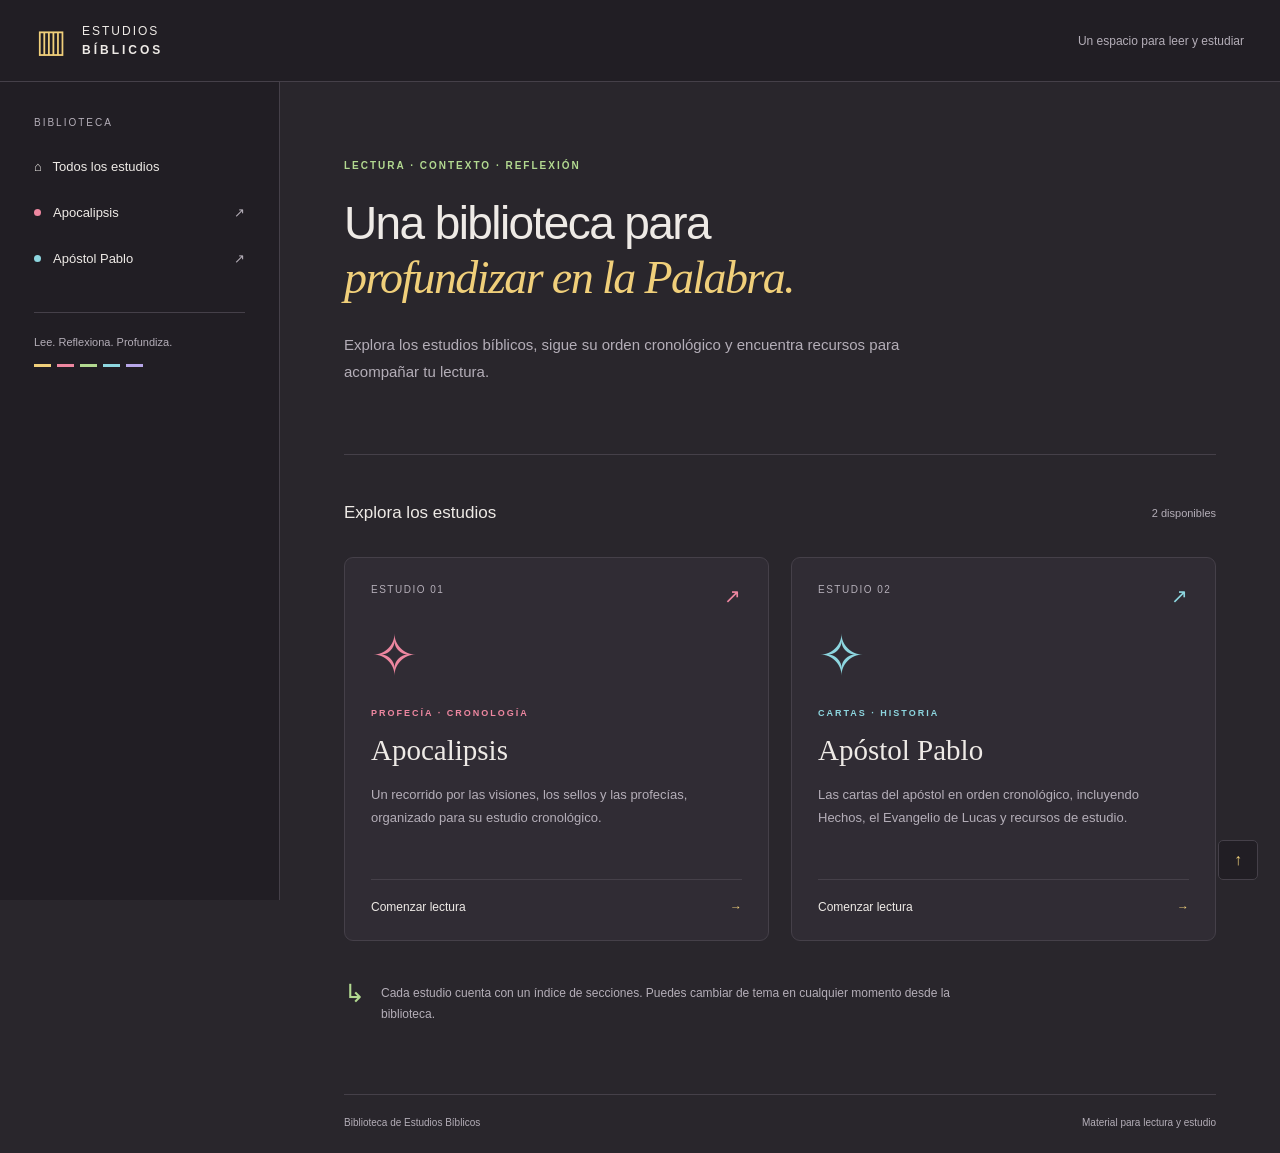
==== commit 33db8430: "Cambios en pagina Ajustes de tema, mavengacion e indice" ====
--- a/index.html
+++ b/index.html
@@ -1,155 +1 @@
-<!DOCTYPE html>
-<html lang="es">
-<head>
-    <meta charset="UTF-8">
-    <meta name="viewport" content="width=device-width, initial-scale=1.0">
-    <meta name="description" content="Estudios Bíblicos - Menú Principal">
-    <title>Estudios Bíblicos</title>
-    
-    <!-- Fuentes de Google -->
-    <link rel="preconnect" href="https://fonts.googleapis.com">
-    <link rel="preconnect" href="https://fonts.gstatic.com" crossorigin>
-    <link href="https://fonts.googleapis.com/css2?family=Inter:wght@400;600&family=Merriweather:ital,wght@0,300;0,400;0,700;1,300&display=swap" rel="stylesheet">
-
-    <style>
-        :root {
-            --bg-color: #18181b;
-            --card-bg: #27272a;
-            --text-main: #d4d4d8;
-            --text-heading: #fbbf24;
-            --accent: #f59e0b;
-            --font-body: 'Merriweather', serif;
-            --font-heading: 'Inter', sans-serif;
-        }
-
-        * {
-            box-sizing: border-box;
-            margin: 0;
-            padding: 0;
-        }
-
-        body {
-            background-color: var(--bg-color);
-            color: var(--text-main);
-            font-family: var(--font-heading);
-            min-height: 100vh;
-            display: flex;
-            flex-direction: column;
-            align-items: center;
-            justify-content: center;
-            padding: 2rem;
-        }
-
-        .container {
-            max-width: 800px;
-            width: 100%;
-            text-align: center;
-        }
-
-        h1 {
-            color: var(--text-heading);
-            font-size: 2.5rem;
-            margin-bottom: 1rem;
-            font-weight: 600;
-        }
-
-        p.subtitle {
-            font-family: var(--font-body);
-            color: #a1a1aa;
-            margin-bottom: 3rem;
-            font-size: 1.1rem;
-        }
-
-        .grid {
-            display: grid;
-            grid-template-columns: 1fr;
-            gap: 2rem;
-        }
-
-        @media (min-width: 768px) {
-            .grid {
-                grid-template-columns: 1fr 1fr;
-            }
-        }
-
-        .card {
-            background-color: var(--card-bg);
-            border: 1px solid #3f3f46;
-            border-radius: 12px;
-            padding: 2rem;
-            text-decoration: none;
-            transition: transform 0.2s, border-color 0.2s, box-shadow 0.2s;
-            display: flex;
-            flex-direction: column;
-            align-items: center;
-            justify-content: center;
-            min-height: 200px;
-        }
-
-        .card:hover {
-            transform: translateY(-5px);
-            border-color: var(--accent);
-            box-shadow: 0 10px 25px rgba(0, 0, 0, 0.3);
-        }
-
-        .card h2 {
-            color: var(--text-main);
-            font-size: 1.5rem;
-            margin-bottom: 1rem;
-            transition: color 0.2s;
-        }
-
-        .card:hover h2 {
-            color: var(--accent);
-        }
-
-        .card span {
-            font-family: var(--font-body);
-            color: #71717a;
-            font-size: 0.9rem;
-        }
-
-        .icon {
-            font-size: 3rem;
-            margin-bottom: 1rem;
-            display: block;
-        }
-
-        footer {
-            margin-top: 4rem;
-            font-size: 0.8rem;
-            color: #52525b;
-        }
-    </style>
-</head>
-<body>
-
-    <div class="container">
-        <h1>Biblioteca de Estudios</h1>
-        <p class="subtitle">Selecciona un tema para comenzar la lectura</p>
-
-        <div class="grid">
-            <!-- Enlace al archivo del Apocalipsis -->
-            <!-- Asegúrate de renombrar el archivo del Apocalipsis a 'apocalipsis.html' -->
-            <a href="apocalipsis.html" class="card">
-                <div class="icon">📖</div>
-                <h2>Apocalipsis</h2>
-                <span>Orden Cronológico y Profecías</span>
-            </a>
-
-            <!-- Enlace al archivo de Pablo -->
-            <!-- Asegúrate de renombrar el archivo de Pablo a 'pablo.html' -->
-            <a href="pablo.html" class="card">
-                <div class="icon">📜</div>
-                <h2>Apóstol Pablo</h2>
-                <span>Cronología de Cartas y Viajes</span>
-            </a>
-        </div>
-
-        <footer>
-            &copy; Estudios Bíblicos - Versión Web
-        </footer>
-    </div>
-
-</body>
-</html>+<!doctype html><html lang="es"><head><meta charset="utf-8"><meta name="viewport" content="width=device-width,initial-scale=1"><meta name="description" content="Biblioteca de estudios bíblicos: Biblioteca de estudios"><title>Biblioteca de estudios · Estudios Bíblicos</title><link rel="stylesheet" href="assets/estilos.css"><script src="assets/app.js" defer></script></head><body><a class="skip" href="#contenido">Saltar al contenido</a><header class="topbar"><a class="brand" href="index.html"><span class="book">▥</span><span>ESTUDIOS <b>BÍBLICOS</b></span></a><span class="top-note">Un espacio para leer y estudiar</span><button id="menu" aria-expanded="false" aria-controls="sidebar">☰ Índice</button></header><div class="layout"><aside id="sidebar"><div class="sidebar-title">BIBLIOTECA</div><nav aria-label="Estudios"><a class="study-link" href="index.html">⌂ &nbsp; Todos los estudios</a><a class="study-link " href="apocalipsis.html" ><span class="dot d0"></span>Apocalipsis<span class="arrow">↗</span></a><a class="study-link " href="pablo.html" ><span class="dot d1"></span>Apóstol Pablo<span class="arrow">↗</span></a></nav><div class="sidebar-foot">Lee. Reflexiona. Profundiza.<div class="palette"><i></i><i></i><i></i><i></i><i></i></div></div></aside><main id="contenido" tabindex="-1"><header class="home-header"><div class="eyebrow">LECTURA · CONTEXTO · REFLEXIÓN</div><h1>Una biblioteca para<br><em>profundizar en la Palabra.</em></h1><p>Explora los estudios bíblicos, sigue su orden cronológico y encuentra recursos para acompañar tu lectura.</p></header><div class="section-label"><h2>Explora los estudios</h2><span>2 disponibles</span></div><div class="cards"><a class="card card-0" href="apocalipsis.html"><div class="card-top"><span>ESTUDIO 01</span><span>↗</span></div><div class="card-symbol">✧</div><div class="eyebrow">PROFECÍA · CRONOLOGÍA</div><h2>Apocalipsis</h2><p>Un recorrido por las visiones, los sellos y las profecías, organizado para su estudio cronológico.</p><div class="card-bottom">Comenzar lectura <span>→</span></div></a><a class="card card-1" href="pablo.html"><div class="card-top"><span>ESTUDIO 02</span><span>↗</span></div><div class="card-symbol">✧</div><div class="eyebrow">CARTAS · HISTORIA</div><h2>Apóstol Pablo</h2><p>Las cartas del apóstol en orden cronológico, incluyendo Hechos, el Evangelio de Lucas y recursos de estudio.</p><div class="card-bottom">Comenzar lectura <span>→</span></div></a></div><div class="home-note"><span>↳</span><p>Cada estudio cuenta con un índice de secciones. Puedes cambiar de tema en cualquier momento desde la biblioteca.</p></div><footer>Biblioteca de Estudios Bíblicos <span>Material para lectura y estudio</span></footer></main></div><a class="back-top" href="#contenido" aria-label="Volver al inicio">↑</a></body></html>
--- a/assets/estilos.css
+++ b/assets/estilos.css
@@ -0,0 +1 @@
+:root{color-scheme:dark;--bg:#29262c;--panel:#211e24;--line:#454049;--text:#eeeae6;--muted:#b4aeb8;--yellow:#f0cf7a;--pink:#ee87a0;--green:#b2d990;--cyan:#8dd6df;--purple:#b7a6e8;--text-muted:var(--muted);--reading-size:18px}*{box-sizing:border-box}html{scroll-behavior:smooth;scroll-padding-top:110px}body{margin:0;background:var(--bg);color:var(--text);font-family:Arial,Helvetica,sans-serif}a{color:inherit}button,select{font:inherit}a:focus-visible,button:focus-visible,select:focus-visible{outline:2px solid var(--cyan);outline-offset:5px}.skip{position:fixed;left:20px;top:-80px;z-index:30;background:var(--yellow);color:var(--panel);padding:15px}.skip:focus{top:10px}.topbar{height:82px;position:sticky;top:0;z-index:10;background:var(--panel);border-bottom:1px solid var(--line);display:flex;align-items:center;padding:0 36px;gap:24px}.brand{text-decoration:none;display:flex;align-items:center;gap:14px;font-size:12px;letter-spacing:2px}.brand b{display:block;letter-spacing:3px;margin-top:5px}.book{font-size:32px;color:var(--yellow)}.top-note{margin-left:auto;color:var(--muted);font-size:12px}#menu{display:none;background:none;color:var(--yellow);border:1px solid var(--line);border-radius:6px;padding:10px}.layout{display:grid;grid-template-columns:280px 1fr}aside{background:var(--panel);border-right:1px solid var(--line);height:calc(100dvh - 82px);position:sticky;top:82px;overflow:auto;padding:35px 22px}.sidebar-title{font-size:10px;letter-spacing:2px;color:var(--muted);margin:0 12px 17px}.study-link{display:flex;align-items:center;gap:12px;text-decoration:none;padding:14px 12px;font-size:13px;border-radius:5px;margin:3px 0}.study-link:hover,.study-link.selected{background:#37313c}.study-link.selected{color:var(--yellow)}.dot{width:7px;height:7px;border-radius:50%;background:var(--pink)}.d1{background:var(--cyan)}.arrow{margin-left:auto;color:var(--muted)}.contents-title{border-top:1px solid var(--line);padding-top:27px;margin-top:25px}.toc{list-style:none;padding:0;margin:0}.toc a{display:block;text-decoration:none;padding:8px 12px;font-size:12px;line-height:1.5;color:var(--muted);border-left:2px solid transparent}.toc .h3 a{padding-left:24px;font-size:11px}.toc a:hover{color:var(--text);background:#302b34}.toc a.active{color:var(--yellow);border-left-color:var(--yellow);background:#302b34}.sidebar-foot{border-top:1px solid var(--line);margin:32px 12px 0;padding-top:23px;color:var(--muted);font-size:11px}.palette{display:flex;gap:6px;margin-top:16px}.palette i{width:17px;height:3px;background:var(--yellow)}.palette i:nth-child(2){background:var(--pink)}.palette i:nth-child(3){background:var(--green)}.palette i:nth-child(4){background:var(--cyan)}.palette i:nth-child(5){background:var(--purple)}main{min-width:0;max-width:1160px;width:100%;margin:auto;padding:58px 64px 25px}.eyebrow{font-size:10px;letter-spacing:2px;font-weight:bold;color:var(--green)}.home-header{padding:20px 0 54px;border-bottom:1px solid var(--line)}h1{font-size:46px;line-height:1.18;letter-spacing:-1.6px;font-weight:500;margin:25px 0}.home-header h1 em{font-family:Georgia,serif;font-weight:normal;color:var(--yellow)}.home-header p,.reading-header>p{color:var(--muted);font-size:15px;line-height:1.8;max-width:600px}.section-label{display:flex;justify-content:space-between;align-items:center;margin:34px 0 20px}.section-label h2{font-size:17px;font-weight:normal}.section-label>span{color:var(--muted);font-size:11px}.cards{display:grid;grid-template-columns:1fr 1fr;gap:22px}.card{border:1px solid var(--line);border-radius:9px;background:#302c34;padding:26px;text-decoration:none;transition:transform .2s,border-color .2s}.card:hover{transform:translateY(-4px);border-color:var(--yellow)}.card-top{display:flex;justify-content:space-between;font-size:10px;letter-spacing:1.5px;color:var(--muted)}.card-top span:last-child{font-size:20px;color:var(--pink)}.card-symbol{font-size:56px;color:var(--pink);height:100px;padding-top:15px}.card-1 .card-symbol,.card-1 .card-top span:last-child{color:var(--cyan)}.card .eyebrow{color:var(--pink);font-size:9px}.card-1 .eyebrow{color:var(--cyan)}.card h2{font-family:Georgia,serif;font-size:29px;font-weight:normal;margin:16px 0}.card p{color:var(--muted);font-size:13px;line-height:1.8;min-height:70px}.card-bottom{border-top:1px solid var(--line);margin-top:26px;padding-top:20px;font-size:12px;display:flex;justify-content:space-between}.card-bottom span{color:var(--yellow)}.home-note{display:flex;gap:16px;margin-top:30px;max-width:650px;color:var(--muted);font-size:12px;line-height:1.8}.home-note>span{font-size:25px;color:var(--green)}footer{border-top:1px solid var(--line);padding-top:22px;margin-top:56px;font-size:10px;color:var(--muted);display:flex;justify-content:space-between;gap:20px}.breadcrumb{font-size:11px;color:var(--muted);margin-bottom:36px}.breadcrumb a{text-decoration:none;color:var(--cyan);margin-right:10px}.reading-header h1{font-size:39px;max-width:800px}.reading-tools{display:flex;align-items:center;justify-content:space-between;gap:20px;padding:22px 0;border-bottom:1px solid var(--line);font-size:11px;color:var(--muted);margin-top:26px}.reading-tools select{background:var(--panel);color:var(--text);border:1px solid var(--line);border-radius:4px;padding:7px;margin-left:8px}.article{max-width:76ch}.article section{margin:44px 0 60px}.article h2{font-size:25px;font-weight:500;color:var(--yellow);border-bottom:1px solid var(--line);padding-bottom:18px;line-height:1.4}.article h3{font-size:19px;color:var(--cyan);font-weight:500;line-height:1.5;margin:32px 0 16px}.article p,.article li{font-family:Georgia,'Times New Roman',serif;font-size:var(--reading-size);line-height:1.95;color:#ded8df}.article strong{color:var(--text)}.verse-num{font:11px Arial,sans-serif;vertical-align:super;color:var(--purple);margin-right:5px}.article em{color:var(--muted)}.article a{color:var(--green);text-underline-offset:5px;overflow-wrap:anywhere}.next-study{display:block;border:1px solid var(--line);border-radius:7px;padding:25px;text-decoration:none}.next-study span{display:block;color:var(--muted);font-size:10px;letter-spacing:2px;margin-bottom:12px}.next-study strong{color:var(--cyan);font-weight:normal;font-size:22px}.back-top{position:fixed;right:22px;bottom:20px;background:var(--panel);border:1px solid var(--line);padding:10px 15px;border-radius:5px;text-decoration:none;color:var(--yellow)}@media(max-width:1100px){main{padding:40px 35px}.layout{grid-template-columns:250px 1fr}h1{font-size:38px}.card{padding:22px}}@media(max-width:800px){.topbar{height:70px;padding:0 20px}.top-note{display:none}#menu{display:block;margin-left:auto}.layout{display:block}aside{display:none;position:fixed;top:70px;left:0;width:290px;height:calc(100dvh - 70px);z-index:15;box-shadow:20px 0 60px #0008}aside.open{display:block}main{padding:30px 23px}.home-header{padding-top:15px}.home-header h1,.reading-header h1{font-size:34px}.cards{grid-template-columns:1fr}.reading-tools{flex-wrap:wrap}.article p{line-height:1.85}footer{flex-direction:column}.brand{font-size:10px}.back-top{right:12px;bottom:12px}}@media(prefers-reduced-motion:reduce){html{scroll-behavior:auto}.card{transition:none}}@media print{aside,.topbar,.back-top,.reading-tools,.next-study{display:none}body{background:white;color:black}.layout{display:block}main{padding:0}.article p,.article h2,.article h3{color:black}footer{display:none}}
